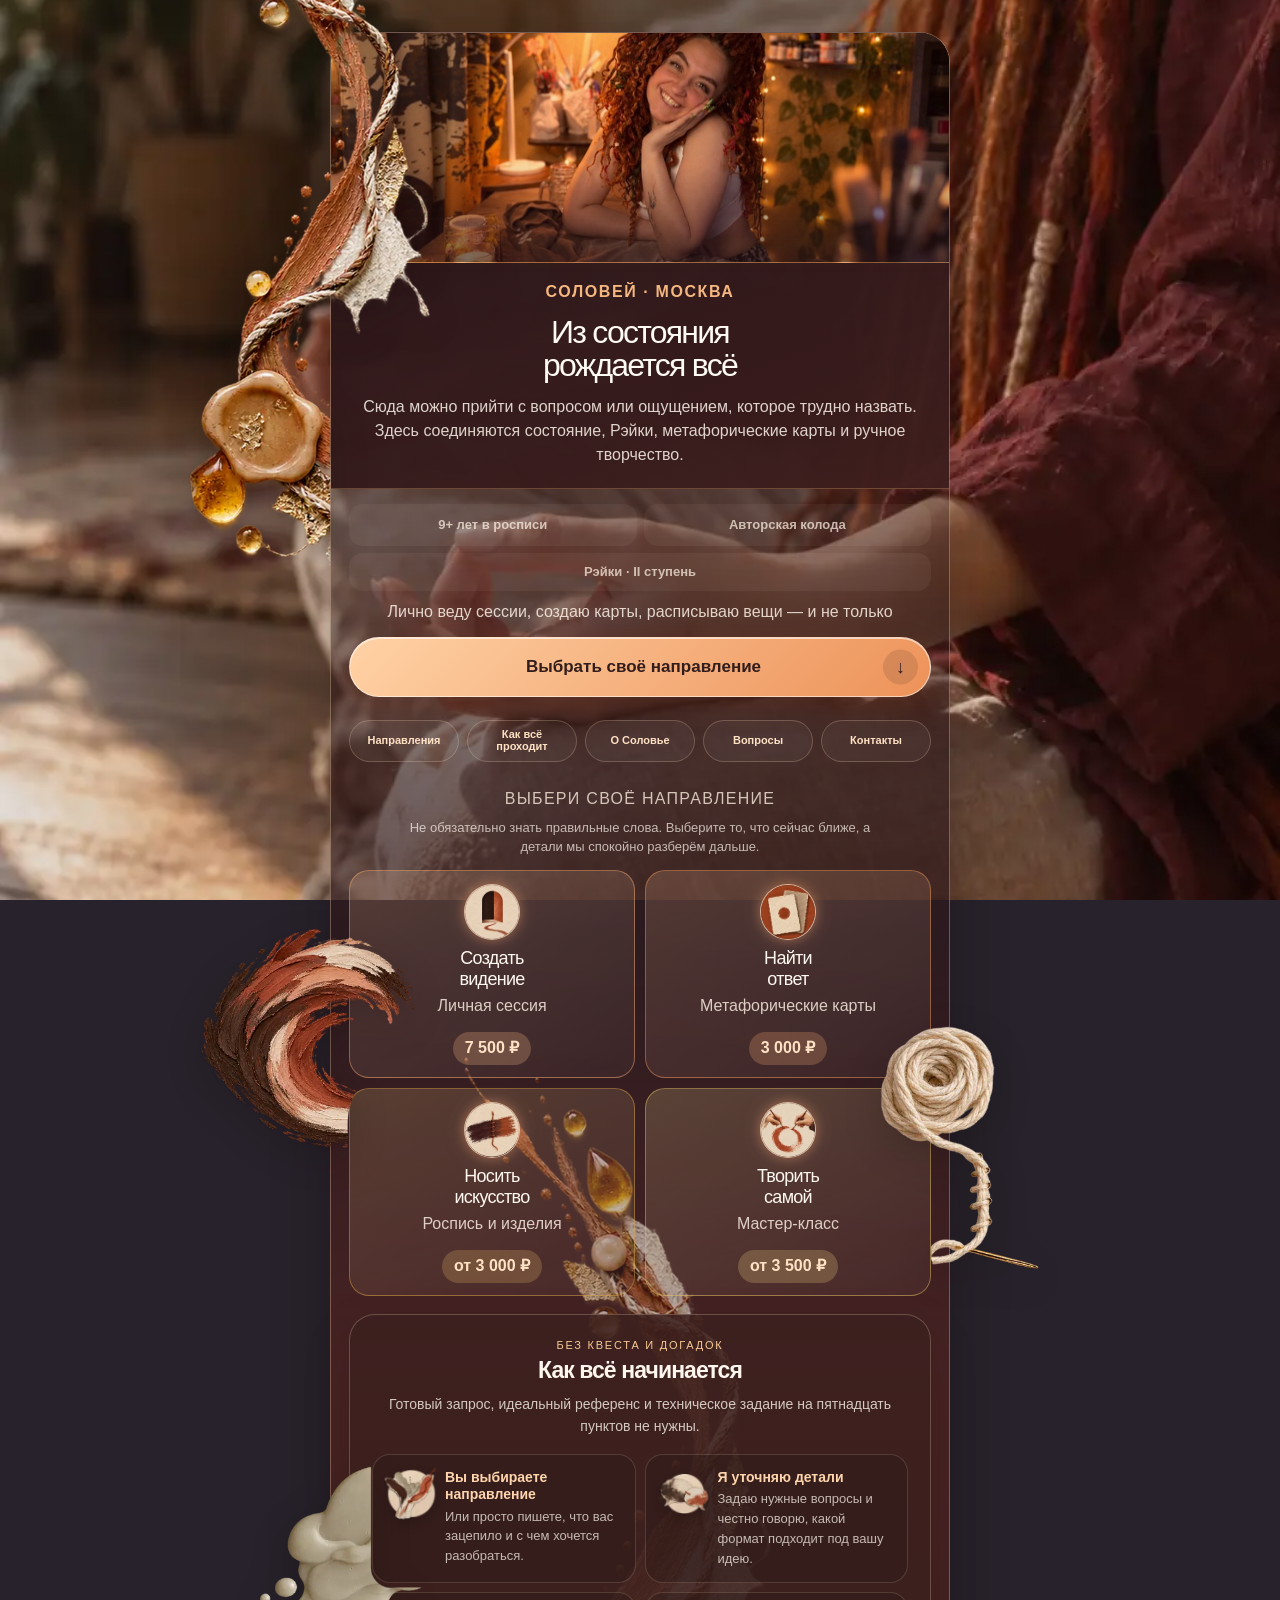
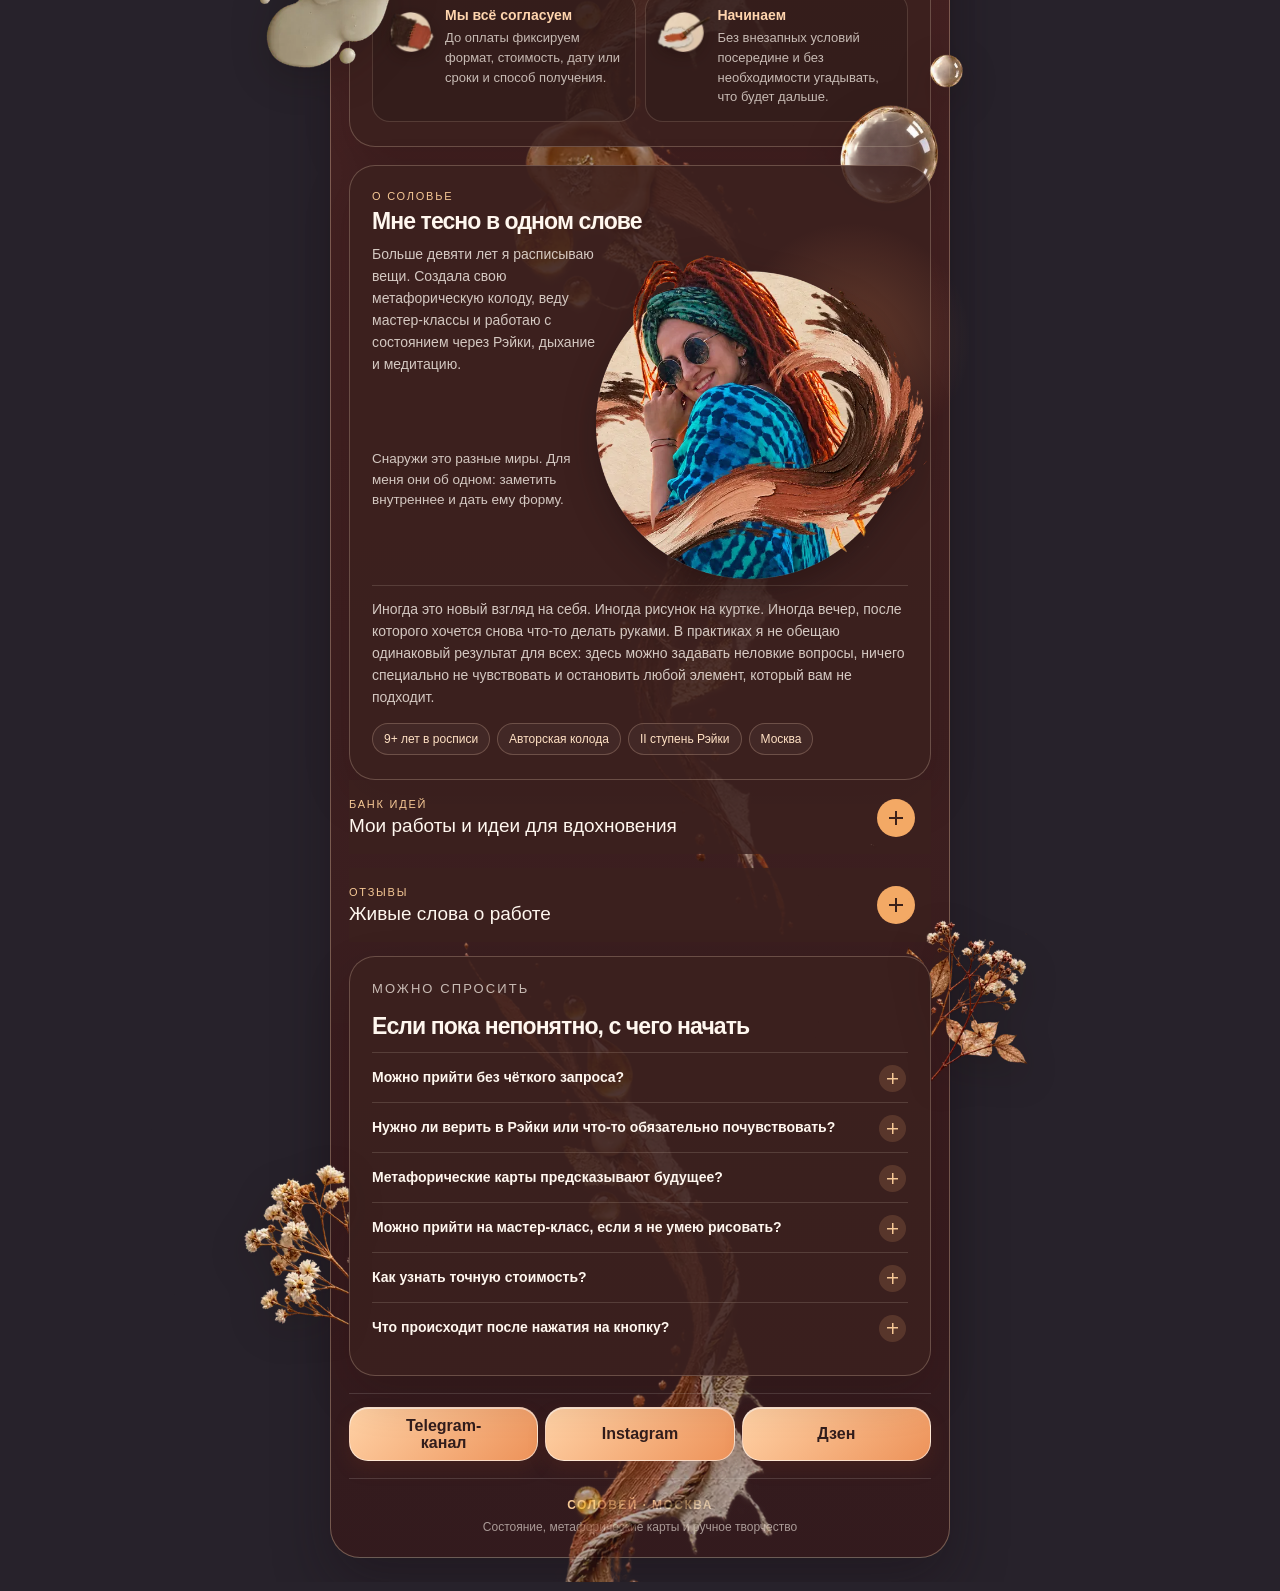
==== index.html @ 7a9007f8 "Исправить сохранение мобильной расстановки PNG" ====
<!doctype html>
<html lang="ru">
<head>
  <meta charset="utf-8">
  <meta name="viewport" content="width=device-width,initial-scale=1,viewport-fit=cover">
  <title>Соловей — состояние, Рэйки, метафорические карты и ручное творчество</title>
  <meta name="description" content="Соловей: личные сессии, авторские метафорические карты, роспись, изделия и творческие мастер-классы в Москве.">
  <meta name="theme-color" content="#321d1c">
  <meta property="og:title" content="Соловей — из состояния рождается всё">
  <meta property="og:description" content="Сессии, Рэйки, метафорические карты и ручное творчество.">
  <meta property="og:type" content="website">
  <meta property="og:image" content="assets/brand/hero-studio-1200.jpg?v=20261006-edge-reset-1">
  <link rel="preload" as="image" href="assets/brand/hero-studio-720.jpg?v=20261006-edge-reset-1" imagesrcset="assets/brand/hero-studio-720.jpg?v=20261006-edge-reset-1 720w, assets/brand/hero-studio-1200.jpg?v=20261006-edge-reset-1 1200w" imagesizes="(max-width: 639px) 100vw, 620px" fetchpriority="high">
  <link rel="icon" type="image/png" sizes="64x64" href="assets/icons/solovey-logo-64.png?v=20261006-edge-reset-1">
  <link rel="apple-touch-icon" sizes="180x180" href="assets/icons/solovey-logo-180.png?v=20261006-edge-reset-1">
  <style>
    :root{color-scheme:light}
    *{box-sizing:border-box}
    html{min-height:100%;background:#f7f4f1;scroll-behavior:smooth}
    body{min-height:100%;margin:0;background:#f7f4f1;color:#321d1c}
    main{width:min(100%,620px);margin:0 auto;padding:1px 0 22px}
    img{max-width:100%}
    @media(min-width:680px){main{padding:18px 0 36px}.p{margin-inline:0!important}}
    @media(min-width:900px){html,body{background-size:140% auto!important;background-position:left top!important;background-attachment:fixed!important}}
    @media(prefers-reduced-motion:reduce){html{scroll-behavior:auto}}
  </style>

  <style id="v2-system">
    :root{background-color:#27222b!important;background-image:none!important}
    html body{position:relative;isolation:isolate;background-color:transparent!important;background-image:none!important}
    html body:before{content:"";position:fixed;z-index:0;inset:0;background:linear-gradient(rgba(38,24,26,.13),rgba(38,24,26,.13)),url("assets/brand/site-background-user.webp?v=20261006-edge-reset-1") center 48%/cover no-repeat;pointer-events:none}
    html body>main{position:relative;z-index:1;padding-bottom:10px!important}
    .p:before{display:none!important}
    .s19hero{padding-bottom:21px!important;border-radius:29px 29px 0 0}
    .s19hero>.s19lead{margin-bottom:0!important}
    .s19hero .s19portrait{height:205px!important;background-color:#3b2225!important;background-image:url("[data-uri]")!important;background-position:center 68%!important;background-size:cover!important;background-repeat:no-repeat!important}
    .s19hero .s19portrait:before{display:none!important}
    .s19hero .s19portrait:after{content:""!important;display:block!important;position:absolute!important;z-index:2!important;inset:0!important;width:auto!important;height:auto!important;background:linear-gradient(180deg,rgba(31,18,25,.02) 58%,rgba(35,19,24,.58) 100%)!important;opacity:1!important;pointer-events:none!important;transform:none!important}
    .s19heroimage{position:absolute;z-index:1;inset:0;width:100%;height:100%;max-width:none;display:block;object-fit:cover;object-position:center 68%;background:transparent}
    html,body{overflow-x:hidden!important}
    .v2orn{display:none;position:absolute;z-index:5;max-width:none;pointer-events:none;user-select:none;filter:drop-shadow(0 12px 18px rgba(20,8,5,.22))}
    body.v2decor-edit .v2orn{display:block!important;pointer-events:none;outline:2px dashed rgba(255,190,128,.75);outline-offset:5px}
    body.v2decor-edit.v2decor-drag .v2orn{pointer-events:auto;cursor:grab;touch-action:none}
    body.v2decor-edit .v2orn:active{cursor:grabbing;outline-color:#fff2df}
    .v2decor-panel{position:fixed;z-index:99999;right:14px;top:14px;width:min(280px,calc(100vw - 28px));padding:13px 14px;border:1px solid rgba(255,223,193,.4);border-radius:18px;background:rgba(47,24,25,.94);box-shadow:0 14px 42px rgba(15,5,5,.42);color:#fff7ef;font:500 13px/1.4 -apple-system,BlinkMacSystemFont,'Segoe UI',Arial,sans-serif;backdrop-filter:blur(12px)}
    .v2decor-panel strong{display:block;margin-bottom:4px;color:#ffd4a9;font:700 15px/1.2 'Avenir Next','Arial Rounded MT Bold','Segoe UI',Arial,sans-serif}.v2decor-panel span{display:block;color:rgba(255,247,239,.74)}.v2decor-panel output{display:block;min-height:19px;margin:8px 0;color:#fff}.v2decor-panel button{width:100%;padding:8px 10px;border:1px solid rgba(255,223,193,.34);border-radius:999px;background:rgba(255,255,255,.08);color:#ffe4cb;font:600 12px/1 -apple-system,BlinkMacSystemFont,'Segoe UI',Arial,sans-serif;cursor:pointer}.v2decor-panel .v2decor-toggle{margin-bottom:7px;background:#f1a665;color:#371d19;border-color:#ffd0a6}.v2decor-panel .v2decor-mode{margin-bottom:9px;background:#fff0e0;color:#371d19;border-color:#ffd0a6}.v2decor-panel.is-collapsed{width:auto;padding:7px;background:rgba(47,24,25,.88)}.v2decor-panel.is-collapsed .v2decor-toggle,.v2decor-panel.is-collapsed .v2decor-mode{width:auto;margin:0 0 6px;padding:9px 13px}.v2decor-panel.is-collapsed .v2decor-mode{margin-bottom:0}.v2decor-panel.is-collapsed .v2decor-body{display:none}
    .s19hero .s19ey,.s19hero .s19title,.s19hero .s19lead{position:relative;z-index:6}
    .v2materialanchor{position:relative;z-index:0;height:0;pointer-events:none}
    .v2materialanchor:before{content:"";position:absolute;left:50%;top:-245px;width:145%;height:2140px;transform:translateX(-50%);background:url("assets/brand/material-path.webp?v=20261006-edge-reset-1") center top/88% auto repeat-y;opacity:.65;pointer-events:none}
    .s19grid{z-index:1}
    .v2nav{position:relative;z-index:2;display:grid;grid-template-columns:repeat(3,minmax(0,1fr));gap:8px;margin:22px 0 21px;padding:1px 0 4px}
    .v2nav::-webkit-scrollbar{display:none}
    .v2nav a{min-width:0;min-height:42px;padding:5px 7px;display:flex;align-items:center;justify-content:center;border:1px solid rgba(255,221,192,.22);border-radius:999px;background:rgba(255,255,255,.045);color:#ffe1c4!important;text-align:center;text-decoration:none!important;font:600 11px/1.05 'Avenir Next','Arial Rounded MT Bold','Segoe UI',Arial,sans-serif}
    .v2directionlead{max-width:500px;margin:-2px auto 13px;text-align:center;color:rgba(255,247,239,.7);font:400 13px/1.5 -apple-system,BlinkMacSystemFont,'Segoe UI',Arial,sans-serif}
    .v2proof{display:grid!important;grid-template-columns:1fr 1fr!important;gap:7px!important;margin:2px 0 10px!important;text-decoration:none!important;border:0!important;background:transparent!important}
    .v2proof>span{min-height:42px!important;padding:7px 10px!important;display:flex!important;align-items:center!important;justify-content:center!important;border:0!important;border-radius:14px!important;background:rgba(255,236,216,.055)!important;color:rgba(255,243,229,.72)!important;text-align:center!important;font:600 13px/1.15 'Avenir Next','Arial Rounded MT Bold','Segoe UI',Arial,sans-serif!important;transition:background .2s ease,color .2s ease}
    .v2proof>span:last-child{grid-column:1/-1!important;min-height:38px!important}
    .v2proof:hover>span,.v2proof:focus-visible>span{background:rgba(255,236,216,.09)!important;color:#ffe7cf!important}
    .s19cta{position:relative!important;justify-content:center!important;text-align:center!important;border-radius:999px!important;font-family:'Avenir Next','Arial Rounded MT Bold','Segoe UI',Arial,sans-serif!important;font-size:17px!important}
    .s19cta .s19arr{position:absolute;right:12px;top:50%;transform:translateY(-50%)}
    .v2section{position:relative;z-index:1;margin:18px 0 0;padding:20px 16px;border:1px solid rgba(255,224,197,.24);border-radius:26px;background:rgba(60,33,31,.86);box-shadow:0 18px 46px rgba(29,13,8,.18)}
    .s19bank{position:relative;z-index:1;background:rgba(60,33,31,.86)!important}
    .s19pbar{backdrop-filter:none!important;-webkit-backdrop-filter:none!important}
    .v2ey{margin:0 0 6px;color:#f7c996;font:500 11px/1.2 -apple-system,BlinkMacSystemFont,'Segoe UI',Arial,sans-serif;letter-spacing:.16em}
    .v2title{margin:0;color:#fff7ef;font:600 23px/1.1 'Avenir Next','Arial Rounded MT Bold','Segoe UI',Arial,sans-serif;letter-spacing:-.04em}
    .v2lead{margin:10px 0 0;color:rgba(255,247,239,.78);font:400 14px/1.58 -apple-system,BlinkMacSystemFont,'Segoe UI',Arial,sans-serif}
    #how>.v2ey,#how>.v2title,#how>.v2lead{text-align:center}
    #how>.v2lead{max-width:510px;margin-left:auto;margin-right:auto}
    .v2steps{display:grid;gap:9px;margin-top:16px}
    .v2step{position:relative;min-height:78px;padding:14px 13px 14px 72px;border:1px solid rgba(255,220,191,.16);border-radius:18px;background:rgba(40,22,24,.32)}
    .v2step:before{content:"";position:absolute;left:8px;top:9px;width:60px;height:60px;background-position:center;background-size:contain;background-repeat:no-repeat;filter:drop-shadow(0 5px 8px rgba(18,8,5,.28))}
    .v2step:nth-child(1):before{background-image:url("assets/brand/process-step-1-user-v2.webp?v=20261006-edge-reset-1");transform:rotate(-4deg)}
    .v2step:nth-child(2):before{background-image:url("assets/brand/process-step-2-user-v2.webp?v=20261006-edge-reset-1");transform:rotate(2deg)}
    .v2step:nth-child(3):before{background-image:url("assets/brand/process-step-3-user-v2.webp?v=20261006-edge-reset-1");transform:rotate(-2deg)}
    .v2step:nth-child(4):before{background-image:url("assets/brand/process-step-4-user-v2.webp?v=20261006-edge-reset-1");transform:rotate(3deg)}
    .v2step strong{display:block;margin-bottom:3px;color:#ffd5ae;font:600 14px/1.25 -apple-system,BlinkMacSystemFont,'Segoe UI',Arial,sans-serif}
    .v2step span{color:rgba(255,247,239,.72);font:400 13px/1.45 -apple-system,BlinkMacSystemFont,'Segoe UI',Arial,sans-serif}
    .v2about{overflow:visible;isolation:isolate;padding-bottom:22px}
    .v2about:before{content:none}
    .v2about:after{content:"";position:absolute;z-index:-2;right:-45px;top:52px;width:245px;height:245px;border-radius:50%;background:radial-gradient(circle,rgba(233,143,86,.24),transparent 68%);pointer-events:none}
    .v2aboutstage{display:grid;grid-template-columns:1fr;grid-template-areas:"intro" "copy" "guard" "visual";gap:8px;align-items:start;margin-top:8px}
    .v2aboutintro{grid-area:intro;max-width:100%;margin-top:0}
    .v2aboutcopy{grid-area:copy;position:relative;z-index:3;margin-top:0;font-size:13.5px;line-height:1.52}
    .v2aboutvisual{grid-area:visual;position:relative;min-height:282px;margin:2px -10px -10px;overflow:visible;align-self:stretch}
    .v2aboutvisual:before,.v2aboutvisual:after{content:none}
    .v2aboutportrait{position:absolute;z-index:1;width:280px;max-width:none;right:50%;bottom:0;transform:translateX(50%);filter:drop-shadow(0 13px 16px rgba(16,7,7,.3))}
    .v2aboutguard{grid-area:guard;position:relative;margin-top:3px;padding-top:12px;border-top:1px solid rgba(255,236,220,.14)}
    .v2facts{display:flex;flex-wrap:wrap;gap:7px;margin-top:15px}
    .v2facts span{padding:9px 11px;border:1px solid rgba(255,217,185,.23);border-radius:999px;background:rgba(255,255,255,.035);color:#ffe1c4;font:500 12px/1 -apple-system,BlinkMacSystemFont,'Segoe UI',Arial,sans-serif}
    .v2faq{margin-top:14px}
    .v2faq details{border-top:1px solid rgba(255,236,220,.14)}
    .v2faq details:first-of-type{margin-top:13px}
    .v2faq summary{list-style:none;cursor:pointer;padding:15px 32px 15px 0;position:relative;color:#fff7ef;font:600 14px/1.35 -apple-system,BlinkMacSystemFont,'Segoe UI',Arial,sans-serif}
    .v2faq summary::-webkit-details-marker{display:none}
    .v2faq summary:after{content:"";position:absolute;right:2px;top:12px;width:27px;height:27px;box-sizing:border-box;border-radius:50%;background:linear-gradient(#f6c795,#f6c795) center/11px 1.5px no-repeat,linear-gradient(#f6c795,#f6c795) center/1.5px 11px no-repeat,rgba(244,176,112,.16);transition:transform .2s ease}
    .v2faq details[open] summary:after{transform:rotate(45deg)}
    .v2faq p{margin:-2px 0 15px;color:rgba(255,247,239,.72);font:400 13px/1.55 -apple-system,BlinkMacSystemFont,'Segoe UI',Arial,sans-serif}
    .v2footer{margin:17px 0 0;padding:17px 4px 2px;text-align:center;border-top:1px solid rgba(255,255,255,.14);color:rgba(255,247,239,.58);font:400 12px/1.5 -apple-system,BlinkMacSystemFont,'Segoe UI',Arial,sans-serif}
    .v2footer strong{display:block;margin-bottom:4px;color:#f7c996;font-weight:600;letter-spacing:.12em}
    .v2title,.v2ey,.s19cap,.s19ct,.v2step strong,.v2faq summary,.s19bank summary,.s19social a,.v2footer,.v2facts span,.s19ptitle,.s19pbox h3,.s19pcta,.s19pback,.s19pclose,.s19price{font-family:'Avenir Next','Arial Rounded MT Bold','Segoe UI',Arial,sans-serif!important}
    .v2draft{display:inline-flex;margin-top:9px;padding:7px 10px;border:1px solid rgba(255,221,192,.2);border-radius:999px;color:rgba(255,247,239,.55);font-size:10px;letter-spacing:.1em}
    .v2serviceflow{margin-top:12px;padding-top:12px;border-top:1px solid rgba(255,236,220,.13)}
    .v2serviceflow strong{display:block;margin-bottom:6px;color:#ffd5ae;font:600 14px/1.25 -apple-system,BlinkMacSystemFont,'Segoe UI',Arial,sans-serif}
    .v2serviceflow p{margin:0;color:rgba(255,247,239,.76);font:400 13px/1.55 -apple-system,BlinkMacSystemFont,'Segoe UI',Arial,sans-serif}
    .v2prices{display:grid;grid-template-columns:1fr 1fr;gap:8px;margin-top:12px}
    .v2priceitem{padding:12px;border:1px solid rgba(255,220,191,.17);border-radius:16px;background:rgba(255,255,255,.035)}
    .v2priceitem span{display:block;color:rgba(255,247,239,.65);font:400 12px/1.35 -apple-system,BlinkMacSystemFont,'Segoe UI',Arial,sans-serif}
    .v2priceitem strong{display:block;margin-top:4px;color:#ffd5ae;font:650 15px/1.2 -apple-system,BlinkMacSystemFont,'Segoe UI',Arial,sans-serif}
    .s19bankarrow{position:relative!important;align-self:center!important;margin-top:0!important;font-size:0!important;background:linear-gradient(#3c2119,#3c2119) center/14px 2px no-repeat,linear-gradient(#3c2119,#3c2119) center/2px 14px no-repeat,#f3a965!important}
    .s19bankarrow:before{display:none!important}
    a:focus-visible,summary:focus-visible{outline:3px solid #ffd2a6;outline-offset:3px}
    @media(min-width:560px){.s19hero .s19portrait{height:230px!important}.v2steps{grid-template-columns:1fr 1fr}.v2section{padding:24px 22px}.v2nav{grid-template-columns:repeat(5,minmax(0,1fr))}.v2aboutstage{grid-template-columns:minmax(0,1fr) 290px;grid-template-areas:"intro visual" "copy visual" "guard guard";gap:12px 22px}.v2aboutintro{margin-top:0}.v2aboutcopy{max-width:none}.v2aboutportrait{width:400px;right:-20px;bottom:auto;top:-20px;transform:none}.v2aboutvisual{min-height:330px;margin:0 -18px 0 0}.v2aboutguard{width:100%;margin-top:0}}
    @media(min-width:640px){.p{overflow:visible!important}.v2orn{display:block}.v2orn-hero{left:-287px;top:-35px;width:434px}.v2orn-paint{left:-150px;top:55px;width:260px}.v2orn-yarn{left:512px;right:auto;top:141px;width:286px}.v2orn-wax{left:-112px;top:151px;width:185px}.v2orn-bubbles{left:433px;right:auto;top:310px;bottom:auto;width:255px}.v2orn-flowers-left{left:-237px;bottom:42px;width:339px}.v2orn-flowers-right{left:406px;right:auto;top:-202px;width:290px}}
    @media(max-width:559px){.v2materialanchor:before{top:-210px;width:162%;background-size:92% auto}}
    @media(max-width:639px){html body{background:#3a2828!important}html body:before{display:none}.p{overflow:visible!important}.v2materialanchor:before{display:none}.v2orn{display:block;filter:none}.v2aboutportrait,.v2step:before{filter:none!important}.s19pbar{backdrop-filter:none!important;-webkit-backdrop-filter:none!important}.v2orn-hero{left:-179px;right:auto;top:-26px;bottom:auto;width:270px}.v2orn-paint{left:-104px;right:auto;top:-33px;bottom:auto;width:180px}.v2orn-yarn{left:279px;right:auto;top:170px;bottom:auto;width:180px}.v2orn-wax{left:-81px;right:auto;top:180px;bottom:auto;width:135px}.v2orn-bubbles{left:215px;right:auto;top:565px;bottom:auto;width:170px}.v2orn-flowers-left{left:-126px;right:auto;top:378px;bottom:auto;width:180px}.v2orn-flowers-right{left:217px;right:auto;top:-118px;bottom:auto;width:175px}}
    @media(max-width:359px){.v2nav a{font-size:10px}.v2aboutportrait{width:260px}.v2aboutcopy{font-size:13px}}
    @media(prefers-reduced-motion:reduce){.v2faq summary:after{transition:none}}
  </style>
<script>(()=>{try{const u=new URL(location.href);if(u.searchParams.has("v")){u.searchParams.delete("v");history.replaceState(null,"",u.pathname+(u.search?u.search:"")+u.hash)}}catch{}})();</script>
</head>
<body>
  <main><style>.p{--xl:32px;--md:18px;--sm:16px;position:relative;overflow:hidden;margin:14px;padding:26px 18px 19px;border:1px solid rgba(255,220,185,.32);border-radius:30px;background:linear-gradient(180deg,rgba(35,20,24,.12) 0,rgba(46,24,27,.72) 29%,rgba(73,35,35,.96) 43%,rgba(52,27,29,.98) 100%);box-shadow:inset 0 1px rgba(255,255,255,.13),0 24px 55px rgba(24,13,18,.34);color:#fff9f2;font-family:-apple-system,BlinkMacSystemFont,'Segoe UI',Arial,sans-serif}.s19hero{position:relative;overflow:hidden;margin:-26px -18px 15px;padding:0 18px 21px;background:linear-gradient(160deg,rgba(35,19,24,.98),rgba(63,31,30,.95));border-bottom:1px solid rgba(244,174,105,.34)}.s19portrait{position:relative;height:138px;margin:0 -18px 20px;background:linear-gradient(180deg,rgba(31,18,25,.03) 48%,rgba(35,19,24,.92) 100%),url("assets/img/027830ee-ac8e-4bca-8090-dbf9de2b45ab.webp?v=20261006-edge-reset-1") center 35%/cover no-repeat;border-bottom:1px solid rgba(244,174,105,.48)}.s19portrait:before,.s19portrait:after{content:"";position:absolute;z-index:1;top:0;width:92px;height:100%;background:none;opacity:.82;filter:drop-shadow(0 1px 4px rgba(72,35,27,.24));pointer-events:none}.s19portrait:before{left:-13px}.s19portrait:after{right:-13px;transform:scaleX(-1)}.s19proof{position:relative;display:grid;grid-template-columns:1fr 1fr;gap:7px;margin:0 0 9px}.s19proof span{min-height:42px;padding:6px 8px;display:flex;align-items:center;justify-content:center;text-align:center;border:1px solid rgba(232,147,89,.38);border-radius:15px;background:rgba(255,236,216,.075);color:#fff3e5;font-size:var(--sm);line-height:1.12}.s19proof span:last-child{grid-column:1/-1;min-height:38px}.s19by{position:relative;margin:0 2px 14px;padding-left:0;text-align:center;font-size:var(--sm);line-height:1.35;color:rgba(255,243,232,.84)}.s19ey,.s19lead,.s19cta,.s19cap,.s19grid,.s19social{position:relative}.s19ey{text-align:center;margin-bottom:15px;font-size:var(--sm);font-weight:600;letter-spacing:.1em;color:#f4b77f}.s19title{position:relative;margin:0 0 14px;font-family:'Avenir Next','Arial Rounded MT Bold','Segoe UI',Arial,sans-serif;font-size:var(--xl);font-weight:500;line-height:1.02;letter-spacing:-.055em;color:#fffaf4}.s19lead{margin:0 0 19px;font-size:var(--sm);line-height:1.5;color:rgba(255,247,238,.84)}.s19cta{min-height:60px;padding:0 12px 0 19px;display:flex;align-items:center;justify-content:space-between;border:1px solid rgba(255,255,255,.56);border-radius:21px;background:linear-gradient(135deg,#ffd2a6,#ed9259);box-shadow:inset 0 1px rgba(255,255,255,.6),0 10px 26px rgba(126,54,27,.28);color:#321d1c!important;text-decoration:none!important;font-size:var(--md);font-weight:600}.s19arr{width:35px;height:35px;display:flex;align-items:center;justify-content:center;border-radius:50%;background:rgba(50,29,28,.13);font-size:var(--md)}.s19cap{margin:24px 0 12px;text-align:center;font-size:var(--sm);font-weight:500;letter-spacing:.08em;color:rgba(255,239,225,.78)}.s19grid{display:grid;grid-template-columns:repeat(2,minmax(0,1fr));gap:10px}.s19card{--a:#f1a66d;height:208px!important;min-height:208px!important;padding:14px 9px 12px!important;box-sizing:border-box!important;display:flex!important;flex-direction:column!important;align-items:center!important;justify-content:flex-start!important;position:relative!important;text-align:center;border:1px solid color-mix(in srgb,var(--a) 48%,transparent);border-radius:20px;background:linear-gradient(160deg,color-mix(in srgb,var(--a) 15%,rgba(255,255,255,.07)),rgba(255,255,255,.035));color:#fff8f0!important;text-decoration:none!important}.c2{--a:#e89359}.c3{--a:#d6a044}.c4{--a:#e0bc61}.s19ic{width:54px!important;height:54px!important;min-height:54px!important;display:flex!important;align-items:center;justify-content:center;justify-self:center;border-radius:50%;overflow:hidden;transform:none;box-shadow:0 0 0 1px rgba(255,230,207,.68),0 0 11px rgba(232,139,87,.52),0 0 22px rgba(255,214,181,.22)}.s19ic img{width:54px;height:54px;max-width:none;display:block;object-fit:cover;border-radius:50%;transform:scale(1.18);transform-origin:center}.s19card[href="#session"] .s19ic img,.s19card[href="#cards"] .s19ic img{transform:scale(1.35) translateY(1.5px)}.s19ct{min-height:46px!important;margin-top:7px!important;display:flex!important;align-items:center;justify-content:center;font-family:'Avenir Next','Arial Rounded MT Bold','Segoe UI',Arial,sans-serif;font-size:var(--md);font-weight:500;line-height:1.14;letter-spacing:-.04em}.s19bottom{position:absolute!important;left:8px;right:8px;bottom:12px;height:72px;display:flex!important;flex-direction:column!important;align-items:center!important;justify-content:space-between!important;box-sizing:border-box}.s19service{height:27px;display:flex!important;align-items:center!important;justify-content:center!important;font-size:var(--sm);line-height:1.15;color:rgba(255,242,230,.82);text-align:center}.s19price{position:static!important;transform:none!important;height:33px;padding:0 12px;box-sizing:border-box;line-height:1;display:inline-flex!important;align-items:center!important;justify-content:center!important;border-radius:17px;background:color-mix(in srgb,var(--a) 22%,rgba(255,255,255,.05));font-size:var(--sm);font-weight:650;white-space:nowrap;color:#ffe2c5}.s19social{margin-top:17px;padding-top:13px;border-top:1px solid rgba(255,255,255,.14);display:grid;grid-template-columns:repeat(3,minmax(0,1fr));gap:7px}.s19social a{min-height:54px;display:flex;align-items:center;justify-content:center;border:1px solid rgba(255,255,255,.56);border-radius:19px;background:linear-gradient(135deg,#ffd2a6,#ed9259);box-shadow:inset 0 1px rgba(255,255,255,.6),0 8px 18px rgba(126,54,27,.20);color:#321d1c!important;font-weight:600;text-align:center;line-height:1.12;text-decoration:none!important;font-size:var(--sm)}.s19card{height:169px;padding-left:7px;padding-right:7px}}
.s19bank{margin:18px 0 0;border:1px solid rgba(255,224,197,.24);border-radius:26px;background:rgba(69,40,31,.86);overflow:hidden;box-shadow:0 18px 46px rgba(29,13,8,.18)}
.s19bank summary{list-style:none;cursor:pointer;padding:18px 16px 17px 0;display:flex;align-items:flex-start;justify-content:space-between;gap:14px}
.s19bank summary::-webkit-details-marker{display:none}
.s19bankey{font-family:-apple-system,BlinkMacSystemFont,'Segoe UI',Arial,sans-serif;font-size:11px;letter-spacing:.16em;color:#f7c996;margin-bottom:5px}
.s19banktitle{font-family:'Avenir Next','Arial Rounded MT Bold','Segoe UI',Arial,sans-serif;font-size:19px;line-height:1.14;color:#fff7ef}
.s19bankarrow{width:38px;height:38px;border-radius:50%;display:grid;place-items:center;background:#f3a965;color:#3c2119;font:22px/1 -apple-system,BlinkMacSystemFont,'Segoe UI',Arial,sans-serif;transition:.25s;flex:0 0 auto;margin-top:17px}
.s19bank[open] .s19bankarrow{transform:rotate(45deg)}
.s19bankbody{padding:0 14px 17px}
.s19group{padding:14px 0 3px;border-top:1px solid rgba(255,236,220,.14)}
.s19grouphead{display:flex;align-items:center;justify-content:space-between;margin:0 3px 10px;color:#fff7ef;text-decoration:none}
.s19grouphead span:first-child{font:600 15px/1.25 -apple-system,BlinkMacSystemFont,'Segoe UI',Arial,sans-serif}
.s19grouphead span:last-child{font:500 12px/1 -apple-system,BlinkMacSystemFont,'Segoe UI',Arial,sans-serif;color:#f7c996}
.s19rail{display:grid;grid-auto-flow:column;grid-auto-columns:72%;gap:10px;overflow-x:auto;scroll-snap-type:x mandatory;padding:0 2px 10px;scrollbar-width:none}
.s19rail::-webkit-scrollbar{display:none}
.s19rail img{width:100%;aspect-ratio:4/5;object-fit:cover;border-radius:18px;scroll-snap-align:start;border:1px solid rgba(255,255,255,.18);display:block}
.s19bankhint{font:400 12px/1.45 -apple-system,BlinkMacSystemFont,'Segoe UI',Arial,sans-serif;color:rgba(255,247,239,.72);margin:6px 3px 0}
.s19bank summary{padding-left:0!important}.s19bank summary::marker{content:''}
.s19page{display:none;position:fixed;inset:0;z-index:2147483000;overflow-y:auto;-webkit-overflow-scrolling:touch;background:#2d1718;color:#fff7ef;text-align:left}
.s19page:target{display:block}
.s19pagein{width:min(100%,760px);min-height:100vh;margin:0 auto;background:linear-gradient(180deg,#3b2020 0%,#2b1718 100%);box-shadow:0 0 80px rgba(0,0,0,.35)}
.s19pbar{position:sticky;top:0;z-index:5;display:flex;align-items:center;justify-content:space-between;padding:12px 16px;background:rgba(45,23,24,.92);backdrop-filter:blur(16px);border-bottom:1px solid rgba(255,222,195,.15)}
.s19pbrand{font:600 11px/1 -apple-system,BlinkMacSystemFont,'Segoe UI',Arial,sans-serif;letter-spacing:.15em;color:#f6c795}
.s19pclose{width:42px;height:42px;border-radius:50%;display:grid;place-items:center;background:#f4b070;color:#351c19;text-decoration:none;font:400 25px/1 -apple-system,BlinkMacSystemFont,'Segoe UI',Arial,sans-serif}
.s19phead{padding:26px 18px 17px}.s19pkicker{font:500 11px/1.2 -apple-system,BlinkMacSystemFont,'Segoe UI',Arial,sans-serif;letter-spacing:.16em;color:#f5bf8c;margin-bottom:10px}
.s19ptitle{font:600 clamp(27px,7vw,42px)/1.04 'Avenir Next','Arial Rounded MT Bold','Segoe UI',Arial,sans-serif;letter-spacing:-.045em;margin:0;color:#fff7ef}
.s19plead{font:400 16px/1.55 -apple-system,BlinkMacSystemFont,'Segoe UI',Arial,sans-serif;color:rgba(255,247,239,.82);margin:15px 0 0}
.s19pchips{display:flex;flex-wrap:wrap;gap:8px;padding:0 18px 18px}.s19pchips span{font:500 12px/1 -apple-system,BlinkMacSystemFont,'Segoe UI',Arial,sans-serif;padding:10px 12px;border:1px solid rgba(255,217,185,.25);border-radius:999px;background:rgba(255,255,255,.045);color:#ffe1c4}
.s19pgallery{display:grid;grid-auto-flow:column;grid-auto-columns:84%;gap:10px;overflow-x:auto;scroll-snap-type:x mandatory;padding:0 18px 22px;scrollbar-width:none}.s19pgallery::-webkit-scrollbar{display:none}
.s19pgallery img{width:100%;aspect-ratio:4/5;object-fit:cover;border-radius:22px;scroll-snap-align:center;border:1px solid rgba(255,255,255,.14);display:block}.s19pone img{aspect-ratio:16/11}
.s19pcontent{padding:0 18px 28px}.s19pbox{margin:0 0 12px;padding:18px;border:1px solid rgba(255,220,191,.18);border-radius:22px;background:rgba(255,255,255,.045)}
.s19pbox h3{font:600 17px/1.25 'Avenir Next','Arial Rounded MT Bold','Segoe UI',Arial,sans-serif;letter-spacing:-.025em;margin:0 0 11px;color:#ffd5ae}.s19pbox p,.s19pbox li{font:400 14px/1.58 -apple-system,BlinkMacSystemFont,'Segoe UI',Arial,sans-serif;color:rgba(255,247,239,.83)}
.s19pbox p{margin:0}.s19pbox ul{margin:0;padding-left:19px}.s19pbox li+li{margin-top:7px}.s19pnote{font:400 12px/1.5 -apple-system,BlinkMacSystemFont,'Segoe UI',Arial,sans-serif;color:rgba(255,247,239,.62);margin:14px 2px 0}
.s19paction{position:sticky;bottom:0;z-index:5;padding:12px 16px max(12px,env(safe-area-inset-bottom));background:linear-gradient(180deg,rgba(45,23,24,0),rgba(45,23,24,.96) 22%)}
.s19pcta{min-height:58px;border-radius:18px;display:flex;align-items:center;justify-content:space-between;padding:0 17px;background:linear-gradient(135deg,#ffd0a3,#ef985e);color:#341d19;text-decoration:none;font:600 15px/1.15 -apple-system,BlinkMacSystemFont,'Segoe UI',Arial,sans-serif;box-shadow:0 12px 34px rgba(18,6,5,.28)}
.s19pprice{font:600 13px/1 -apple-system,BlinkMacSystemFont,'Segoe UI',Arial,sans-serif;white-space:nowrap}.s19pback{display:block;text-align:center;padding:4px 0 20px;color:#f6c795;text-decoration:none;font:500 13px/1.2 -apple-system,BlinkMacSystemFont,'Segoe UI',Arial,sans-serif}
@media(min-width:700px){.s19pgallery{grid-auto-columns:46%}.s19pone{grid-auto-columns:100%}.s19phead{padding-top:38px}.s19pcontent{display:grid;grid-template-columns:1fr 1fr;gap:12px}.s19pcontent .s19pnote{grid-column:1/-1}.s19paction{padding-left:18px;padding-right:18px}}

.s19reviews{margin-top:14px}.s19reviews .s19bankbody{padding-top:4px}.s19reviewrail{display:grid;grid-auto-flow:column;grid-auto-columns:88%;gap:12px;overflow-x:auto;scroll-snap-type:x mandatory;padding:0 2px 12px;scrollbar-width:none;align-items:start}.s19reviewrail::-webkit-scrollbar{display:none}.s19reviewrail img{display:block;width:100%;height:auto;max-height:590px;object-fit:contain;object-position:top center;border-radius:18px;scroll-snap-align:start;border:1px solid rgba(255,255,255,.18);background:#f4ece6}
.s19reviewgroup{padding:14px 0 4px;border-top:1px solid rgba(255,236,220,.14)}.s19reviewhead{display:flex;align-items:center;justify-content:space-between;gap:12px;margin:0 3px 10px;color:#fff7ef}.s19reviewhead span:first-child{font:600 15px/1.25 -apple-system,BlinkMacSystemFont,'Segoe UI',Arial,sans-serif}.s19reviewhead span:last-child{font:500 12px/1 -apple-system,BlinkMacSystemFont,'Segoe UI',Arial,sans-serif;color:#f7c996;white-space:nowrap}.s19reviewrail a{display:block;scroll-snap-align:start;text-decoration:none}.s19reviewrail a img{scroll-snap-align:unset}.s19reviewempty{padding:18px;border:1px dashed rgba(255,220,191,.24);border-radius:18px;background:rgba(255,255,255,.035);font:400 13px/1.45 -apple-system,BlinkMacSystemFont,'Segoe UI',Arial,sans-serif;color:rgba(255,247,239,.66)}</style><section class="p"><img class="v2orn v2orn-hero" src="assets/brand/decor-hero-thread.webp?v=20261006-edge-reset-1" alt="" aria-hidden="true" loading="lazy" decoding="async" fetchpriority="low"><div class="s19hero"><div class="s19portrait" aria-hidden="true"><img class="s19heroimage" src="assets/brand/hero-studio-720.jpg?v=20261006-edge-reset-1" srcset="assets/brand/hero-studio-720.jpg?v=20261006-edge-reset-1 720w, assets/brand/hero-studio-1200.jpg?v=20261006-edge-reset-1 1200w" sizes="(max-width: 639px) 100vw, 620px" width="1200" height="908" alt="" loading="eager" decoding="async" fetchpriority="high"></div><div class="s19ey">СОЛОВЕЙ · МОСКВА</div><h1 class="s19title">Из состояния<br>рождается всё</h1><p class="s19lead">Сюда можно прийти с вопросом или ощущением, которое трудно назвать. Здесь соединяются состояние, Рэйки, метафорические карты и ручное творчество.</p></div><a class="s19proof v2proof" href="#about" aria-label="Чуть больше о Соловье"><span>9+ лет в росписи</span><span>Авторская колода</span><span>Рэйки · II ступень</span></a><p class="s19by">Лично веду сессии, создаю карты, расписываю вещи — и не только</p><a class="s19cta" href="#directions"><span>Выбрать своё направление</span><span class="s19arr">↓</span></a><nav class="v2nav" aria-label="Навигация по странице">
  <a href="#directions">Направления</a>
  <a href="#how">Как всё проходит</a>
  <a href="#about">О Соловье</a>
  <a href="#questions">Вопросы</a>
  <a href="#contacts">Контакты</a>
</nav>
<div class="s19cap" id="directions">ВЫБЕРИ СВОЁ НАПРАВЛЕНИЕ</div>
<p class="v2directionlead">Не обязательно знать правильные слова. Выберите то, что сейчас ближе, а детали мы спокойно разберём дальше.</p><div class="s19grid"><img class="v2orn v2orn-paint" src="assets/brand/decor-paint-wave.webp?v=20261006-edge-reset-1" alt="" aria-hidden="true" loading="lazy" decoding="async"><img class="v2orn v2orn-yarn" src="assets/brand/decor-yarn-needle.webp?v=20261006-edge-reset-1" alt="" aria-hidden="true" loading="lazy" decoding="async"><a class="s19card" href="#session"><div class="s19ic"><img loading="lazy" decoding="async" src="assets/icons/icon-1.webp?v=20261006-edge-reset-1" alt="" aria-hidden="true"></div><div class="s19ct">Создать<br>видение</div><div class="s19bottom"><div class="s19service">Личная сессия</div><div class="s19price">7 500 ₽</div></div></a><a class="s19card c2" href="#cards"><div class="s19ic"><img loading="lazy" decoding="async" src="assets/icons/icon-2.webp?v=20261006-edge-reset-1" alt="" aria-hidden="true"></div><div class="s19ct">Найти<br>ответ</div><div class="s19bottom"><div class="s19service">Метафорические карты</div><div class="s19price">3 000 ₽</div></div></a><a class="s19card c3" href="#art"><div class="s19ic"><img loading="lazy" decoding="async" src="assets/icons/icon-3.webp?v=20261006-edge-reset-1" alt="" aria-hidden="true"></div><div class="s19ct">Носить<br>искусство</div><div class="s19bottom"><div class="s19service">Роспись и изделия</div><div class="s19price">от 3 000 ₽</div></div></a><a class="s19card c4" href="#master"><div class="s19ic"><img loading="lazy" decoding="async" src="assets/icons/icon-4.webp?v=20261006-edge-reset-1" alt="" aria-hidden="true"></div><div class="s19ct">Творить<br>самой</div><div class="s19bottom"><div class="s19service">Мастер-класс</div><div class="s19price">от 3 500 ₽</div></div></a></div><div class="v2materialanchor" aria-hidden="true"></div>
<section class="v2section" id="how">
  <img class="v2orn v2orn-wax" src="assets/brand/decor-wax-form.webp?v=20261006-edge-reset-1" alt="" aria-hidden="true" loading="lazy" decoding="async">
  <img class="v2orn v2orn-bubbles" src="assets/brand/decor-resin-bubbles.webp?v=20261006-edge-reset-1" alt="" aria-hidden="true" loading="lazy" decoding="async">
  <p class="v2ey">БЕЗ КВЕСТА И ДОГАДОК</p>
  <h2 class="v2title">Как всё начинается</h2>
  <p class="v2lead">Готовый запрос, идеальный референс и техническое задание на пятнадцать пунктов не нужны.</p>
  <div class="v2steps">
    <div class="v2step"><strong>Вы выбираете направление</strong><span>Или просто пишете, что вас зацепило и с чем хочется разобраться.</span></div>
    <div class="v2step"><strong>Я уточняю детали</strong><span>Задаю нужные вопросы и честно говорю, какой формат подходит под вашу идею.</span></div>
    <div class="v2step"><strong>Мы всё согласуем</strong><span>До оплаты фиксируем формат, стоимость, дату или сроки и способ получения.</span></div>
    <div class="v2step"><strong>Начинаем</strong><span>Без внезапных условий посередине и без необходимости угадывать, что будет дальше.</span></div>
  </div>
</section>
<section class="v2section v2about" id="about">
  <p class="v2ey">О СОЛОВЬЕ</p>
  <h2 class="v2title">Мне тесно в одном слове</h2>
  <div class="v2aboutstage">
    <p class="v2lead v2aboutintro">Больше девяти лет я расписываю вещи. Создала свою метафорическую колоду, веду мастер-классы и работаю с состоянием через Рэйки, дыхание и медитацию.</p>
    <p class="v2lead v2aboutcopy">Снаружи это разные миры. Для меня они об одном: заметить внутреннее и дать ему форму.</p>
    <div class="v2aboutvisual" aria-hidden="true"><img class="v2aboutportrait" src="assets/brand/solovey-about-user-v2.webp?v=20261006-edge-reset-1" alt="" loading="lazy" decoding="async"></div>
    <p class="v2lead v2aboutguard">Иногда это новый взгляд на себя. Иногда рисунок на куртке. Иногда вечер, после которого хочется снова что-то делать руками. В практиках я не обещаю одинаковый результат для всех: здесь можно задавать неловкие вопросы, ничего специально не чувствовать и остановить любой элемент, который вам не подходит.</p>
  </div>
  <div class="v2facts"><span>9+ лет в росписи</span><span>Авторская колода</span><span>II ступень Рэйки</span><span>Москва</span></div>
</section>
<details class="s19bank"><summary><div><div class="s19bankey">БАНК ИДЕЙ</div><div class="s19banktitle">Мои работы и идеи для вдохновения</div></div><div class="s19bankarrow">+</div></summary><div class="s19bankbody"><div class="s19bankhint" style="margin:2px 3px 14px">Здесь собраны и мои выполненные работы, и идеи, которые можно взять за отправную точку для своего изделия.</div><div class="s19group"><div class="s19grouphead"><span>Роспись и тай-дай</span><span>листай →</span></div><div class="s19rail"><img decoding="async" loading="lazy" src="[data-uri]" data-src="assets/img/8262d8f0-713b-4045-a020-b70edcb5d28c.webp?v=20261006-edge-reset-1" alt="Роспись и тай-дай 4"><img decoding="async" loading="lazy" src="[data-uri]" data-src="assets/img/57fbca31-ccb6-454f-8924-eb2aef4d141f.webp?v=20261006-edge-reset-1" alt="Роспись и тай-дай 5"><img decoding="async" loading="lazy" src="[data-uri]" data-src="assets/img/000d2eb9-34a9-440c-97eb-143424163346.webp?v=20261006-edge-reset-1" alt="Роспись и тай-дай 6"><img decoding="async" loading="lazy" src="[data-uri]" data-src="assets/img/13ff6217-dcd2-4d0c-9752-c68203451687.webp?v=20261006-edge-reset-1" alt="Роспись и тай-дай 7"><img decoding="async" loading="lazy" src="[data-uri]" data-src="assets/img/2e7c7468-a37b-4470-90c1-010f757ceece.webp?v=20261006-edge-reset-1" alt="Роспись и тай-дай 8"><img decoding="async" loading="lazy" src="[data-uri]" data-src="assets/img/e10eb3b0-ff8d-4a2a-aae1-a348d3f6b454.webp?v=20261006-edge-reset-1" alt="Роспись и тай-дай 9"><img decoding="async" loading="lazy" src="[data-uri]" data-src="assets/img/49e2bc18-c755-4ce6-a960-4327dac16e0f.webp?v=20261006-edge-reset-1" alt="Роспись и тай-дай 10"><img decoding="async" loading="lazy" src="[data-uri]" data-src="assets/img/9c02f686-34c2-4926-a132-3017d1a2c007.webp?v=20261006-edge-reset-1" alt="Роспись и тай-дай 11"><img decoding="async" loading="lazy" src="[data-uri]" data-src="assets/img/d53f3765-977b-48db-8897-af31eadb10f8.webp?v=20261006-edge-reset-1" alt="Роспись и тай-дай 12"><img decoding="async" loading="lazy" src="[data-uri]" data-src="assets/img/becc4c28-2b92-4a1d-ad62-93f7edf07073.webp?v=20261006-edge-reset-1" alt="Роспись и тай-дай 13"></div></div><div class="s19group"><div class="s19grouphead"><span>Свечи</span><span>листай →</span></div><div class="s19rail"><img decoding="async" loading="lazy" src="[data-uri]" data-src="assets/img/f5dfffcd-80b4-4457-ae4c-478defc00eb7.webp?v=20261006-edge-reset-1" alt="Свечи 1"><img decoding="async" loading="lazy" src="[data-uri]" data-src="assets/img/c58a4a9a-efab-4d0f-862f-ab2985f9294d.webp?v=20261006-edge-reset-1" alt="Свечи 2"><img decoding="async" loading="lazy" src="[data-uri]" data-src="assets/img/22b74dcb-4b7b-49da-8c0d-5110c06caa25.webp?v=20261006-edge-reset-1" alt="Свечи 3"><img decoding="async" loading="lazy" src="[data-uri]" data-src="assets/img/85647aca-01c6-41d3-8289-3c5becbc7567.webp?v=20261006-edge-reset-1" alt="Свечи 4"><img decoding="async" loading="lazy" src="[data-uri]" data-src="assets/img/090223d8-958f-4987-98d7-f3e4765e31de.webp?v=20261006-edge-reset-1" alt="Свечи 5"><img decoding="async" loading="lazy" src="[data-uri]" data-src="assets/img/4fa6a922-4fc3-4daa-bbb8-ffed8f75ddf7.webp?v=20261006-edge-reset-1" alt="Свечи 6"></div></div><div class="s19group"><div class="s19grouphead"><span>Эпоксидная смола</span><span>листай →</span></div><div class="s19rail"><img decoding="async" loading="lazy" src="[data-uri]" data-src="assets/img/24374b41-86fa-47f2-b4a4-3e9d8e4f3de2.webp?v=20261006-edge-reset-1" alt="Изделия из эпоксидной смолы 1"><img decoding="async" loading="lazy" src="[data-uri]" data-src="assets/img/15c80c52-721f-4f9a-9e83-b2b6ddeee277.webp?v=20261006-edge-reset-1" alt="Изделия из эпоксидной смолы 2"><img decoding="async" loading="lazy" src="[data-uri]" data-src="assets/img/3874bae6-107c-40c9-ac89-90149fe5212c.webp?v=20261006-edge-reset-1" alt="Изделия из эпоксидной смолы 3"><img decoding="async" loading="lazy" src="[data-uri]" data-src="assets/img/59344193-8923-4db3-8c83-5c56531e4027.webp?v=20261006-edge-reset-1" alt="Изделия из эпоксидной смолы 4"><img decoding="async" loading="lazy" src="[data-uri]" data-src="assets/img/f49e1ed9-5047-499d-9b8f-614b92e27697.webp?v=20261006-edge-reset-1" alt="Изделия из эпоксидной смолы 5"><img decoding="async" loading="lazy" src="[data-uri]" data-src="assets/img/45edb506-5616-4277-848d-cfd557da6d15.webp?v=20261006-edge-reset-1" alt="Изделия из эпоксидной смолы 6"><img decoding="async" loading="lazy" src="[data-uri]" data-src="assets/img/8686e269-961d-4ed9-8dd2-ded1c91e58e9.webp?v=20261006-edge-reset-1" alt="Изделия из эпоксидной смолы 7"><img decoding="async" loading="lazy" src="[data-uri]" data-src="assets/img/e4612682-b6a7-481b-b692-e4e1ca53cda7.webp?v=20261006-edge-reset-1" alt="Изделия из эпоксидной смолы 8"></div></div><div class="s19group"><div class="s19grouphead"><span>Другие идеи</span><span>листай →</span></div><div class="s19bankhint" style="margin:-4px 3px 10px">Роспись предметов интерьера, фигурок и гитар, вязание и другие необычные задумки.</div><div class="s19rail"><img decoding="async" loading="lazy" src="[data-uri]" data-src="assets/img/ad32af3a-63e3-45d7-88c9-38e3551d2616.webp?v=20261006-edge-reset-1" alt="Другие творческие идеи 1"><img decoding="async" loading="lazy" src="[data-uri]" data-src="assets/img/7c6b6b37-a9a8-49f5-af42-4ab76371dc7b.webp?v=20261006-edge-reset-1" alt="Другие творческие идеи 2"><img decoding="async" loading="lazy" src="[data-uri]" data-src="assets/img/ab540954-6349-42cc-bc3a-1df148c80f7c.webp?v=20261006-edge-reset-1" alt="Другие творческие идеи 3"><img decoding="async" loading="lazy" src="[data-uri]" data-src="assets/img/bee1c5d8-eefd-456c-b0b2-4a30b3aa2321.webp?v=20261006-edge-reset-1" alt="Другие творческие идеи 4"><img decoding="async" loading="lazy" src="[data-uri]" data-src="assets/img/ba3f640e-7ffb-4ebf-b529-0f4c858e66a8.webp?v=20261006-edge-reset-1" alt="Другие творческие идеи 5"><img decoding="async" loading="lazy" src="[data-uri]" data-src="assets/img/df147e55-fbb8-450e-af6f-afc7947d18b3.webp?v=20261006-edge-reset-1" alt="Другие творческие идеи 6"><img decoding="async" loading="lazy" src="[data-uri]" data-src="assets/img/3c4ad5fd-1df0-45a0-a803-24c20914acdb.webp?v=20261006-edge-reset-1" alt="Другие творческие идеи 7"></div></div><div class="s19bankhint">Листай фотографии в каждом направлении — любую идею можно обсудить и адаптировать под тебя.</div></div></details><details class="s19bank s19reviews"><summary><div><div class="s19bankey">ОТЗЫВЫ</div><div class="s19banktitle">Живые слова о работе</div></div><div class="s19bankarrow">+</div></summary><div class="s19bankbody"><div class="s19bankhint" style="margin:2px 3px 14px">Отзывы собраны по направлениям. Листай в сторону и нажимай на изображение, чтобы открыть его крупнее.</div><div class="s19reviewgroup"><div class="s19reviewhead"><span>Ручная работа</span><span>листай →</span></div><div class="s19reviewrail"><a href="assets/img/f111275e-3bd8-49c7-9697-02929264ad93.webp?v=20261006-edge-reset-1" target="_blank" rel="noopener" aria-label="Открыть отзыв о ручной работе 1"><img decoding="async" loading="lazy" src="[data-uri]" data-src="assets/img/f111275e-3bd8-49c7-9697-02929264ad93.webp?v=20261006-edge-reset-1" alt="Отзыв о ручной работе 1"></a><a href="assets/img/5efd4486-c19e-4b88-b863-9f01d3d96db1.webp?v=20261006-edge-reset-1" target="_blank" rel="noopener" aria-label="Открыть отзыв о ручной работе 2"><img decoding="async" loading="lazy" src="[data-uri]" data-src="assets/img/5efd4486-c19e-4b88-b863-9f01d3d96db1.webp?v=20261006-edge-reset-1" alt="Отзыв о ручной работе 2"></a><a href="assets/img/5fc98e84-59e5-430d-b29f-99961f26c9a8.webp?v=20261006-edge-reset-1" target="_blank" rel="noopener" aria-label="Открыть отзыв о ручной работе 3"><img decoding="async" loading="lazy" src="[data-uri]" data-src="assets/img/5fc98e84-59e5-430d-b29f-99961f26c9a8.webp?v=20261006-edge-reset-1" alt="Отзыв о ручной работе 3"></a><a href="assets/img/7c2d32cd-7f58-43f9-ac2a-6214039b6eda.webp?v=20261006-edge-reset-1" target="_blank" rel="noopener" aria-label="Открыть отзыв о ручной работе 4"><img decoding="async" loading="lazy" src="[data-uri]" data-src="assets/img/7c2d32cd-7f58-43f9-ac2a-6214039b6eda.webp?v=20261006-edge-reset-1" alt="Отзыв о ручной работе 4"></a><a href="assets/img/b6b3c0f9-a27c-457b-a4b7-2dfc394d354b.webp?v=20261006-edge-reset-1" target="_blank" rel="noopener" aria-label="Открыть отзыв о ручной работе 5"><img decoding="async" loading="lazy" src="[data-uri]" data-src="assets/img/b6b3c0f9-a27c-457b-a4b7-2dfc394d354b.webp?v=20261006-edge-reset-1" alt="Отзыв о ручной работе 5"></a><a href="assets/img/4bc4d090-bf0d-4c76-8763-42b4e8523bb0.webp?v=20261006-edge-reset-1" target="_blank" rel="noopener" aria-label="Открыть отзыв о ручной работе 6"><img decoding="async" loading="lazy" src="[data-uri]" data-src="assets/img/4bc4d090-bf0d-4c76-8763-42b4e8523bb0.webp?v=20261006-edge-reset-1" alt="Отзыв о ручной работе 6"></a><a href="assets/img/048654c3-66aa-4968-b954-a7868bc5d96d.webp?v=20261006-edge-reset-1" target="_blank" rel="noopener" aria-label="Открыть отзыв о ручной работе 7"><img decoding="async" loading="lazy" src="[data-uri]" data-src="assets/img/048654c3-66aa-4968-b954-a7868bc5d96d.webp?v=20261006-edge-reset-1" alt="Отзыв о ручной работе 7"></a><a href="assets/img/75be9661-2258-498d-86a1-4727b9fa6615.webp?v=20261006-edge-reset-1" target="_blank" rel="noopener" aria-label="Открыть отзыв о ручной работе 8"><img decoding="async" loading="lazy" src="[data-uri]" data-src="assets/img/75be9661-2258-498d-86a1-4727b9fa6615.webp?v=20261006-edge-reset-1" alt="Отзыв о ручной работе 8"></a><a href="assets/img/fc4c1978-ed3d-4c04-bc96-0a3dc43e5b81.webp?v=20261006-edge-reset-1" target="_blank" rel="noopener" aria-label="Открыть отзыв о ручной работе 9"><img decoding="async" loading="lazy" src="[data-uri]" data-src="assets/img/fc4c1978-ed3d-4c04-bc96-0a3dc43e5b81.webp?v=20261006-edge-reset-1" alt="Отзыв о ручной работе 9"></a><a href="assets/img/e68ba6a2-25ee-4d67-8090-008fb40f4cd1.webp?v=20261006-edge-reset-1" target="_blank" rel="noopener" aria-label="Открыть отзыв о ручной работе 10"><img decoding="async" loading="lazy" src="[data-uri]" data-src="assets/img/e68ba6a2-25ee-4d67-8090-008fb40f4cd1.webp?v=20261006-edge-reset-1" alt="Отзыв о ручной работе 10"></a><a href="assets/img/84394f29-3bf4-47ad-9a5f-ca2762fef12e.webp?v=20261006-edge-reset-1" target="_blank" rel="noopener" aria-label="Открыть отзыв о ручной работе 11"><img decoding="async" loading="lazy" src="[data-uri]" data-src="assets/img/84394f29-3bf4-47ad-9a5f-ca2762fef12e.webp?v=20261006-edge-reset-1" alt="Отзыв о ручной работе 11"></a><a href="assets/img/116d042d-cc67-4ae4-b2c4-c985bf3e3ab5.webp?v=20261006-edge-reset-1" target="_blank" rel="noopener" aria-label="Открыть отзыв о ручной работе 12"><img decoding="async" loading="lazy" src="[data-uri]" data-src="assets/img/116d042d-cc67-4ae4-b2c4-c985bf3e3ab5.webp?v=20261006-edge-reset-1" alt="Отзыв о ручной работе 12"></a><a href="assets/img/8ff3a4e7-505a-4f37-bf04-fc0c9d6654c8.webp?v=20261006-edge-reset-1" target="_blank" rel="noopener" aria-label="Открыть отзыв о ручной работе 13"><img decoding="async" loading="lazy" src="[data-uri]" data-src="assets/img/8ff3a4e7-505a-4f37-bf04-fc0c9d6654c8.webp?v=20261006-edge-reset-1" alt="Отзыв о ручной работе 13"></a><a href="assets/img/efdfa5ea-8029-4f56-a1d2-71838bca6a20.webp?v=20261006-edge-reset-1" target="_blank" rel="noopener" aria-label="Открыть отзыв о ручной работе 14"><img decoding="async" loading="lazy" src="[data-uri]" data-src="assets/img/efdfa5ea-8029-4f56-a1d2-71838bca6a20.webp?v=20261006-edge-reset-1" alt="Отзыв о ручной работе 14"></a></div></div><div class="s19reviewgroup"><div class="s19reviewhead"><span>Духовные сеансы и Рэйки</span><span>листай →</span></div><div class="s19reviewrail"><a href="assets/img/a8991f0e-c7c2-4cc9-83f1-e7ecef9170e9.webp?v=20261006-edge-reset-1" target="_blank" rel="noopener" aria-label="Открыть отзыв о духовной сессии и Рэйки 1"><img decoding="async" loading="lazy" src="[data-uri]" data-src="assets/img/a8991f0e-c7c2-4cc9-83f1-e7ecef9170e9.webp?v=20261006-edge-reset-1" alt="Отзыв о духовной сессии и Рэйки 1"></a><a href="assets/img/d8cc9edc-a035-45e0-91a3-17646fc101d1.webp?v=20261006-edge-reset-1" target="_blank" rel="noopener" aria-label="Открыть отзыв о духовной сессии и Рэйки 2"><img decoding="async" loading="lazy" src="[data-uri]" data-src="assets/img/d8cc9edc-a035-45e0-91a3-17646fc101d1.webp?v=20261006-edge-reset-1" alt="Отзыв о духовной сессии и Рэйки 2"></a><a href="assets/img/review-reiki-3.webp?v=20261006-edge-reset-1" target="_blank" rel="noopener" aria-label="Открыть отзыв о духовной сессии и Рэйки 3"><img decoding="async" loading="lazy" src="[data-uri]" data-src="assets/img/review-reiki-3.webp?v=20261006-edge-reset-1" alt="Отзыв о духовной сессии и Рэйки 3"></a></div></div><div class="s19reviewgroup"><div class="s19reviewhead"><span>Метафорические карты</span><span>листай →</span></div><div class="s19reviewrail"><a href="assets/img/f0a2ea7e-0b83-4886-b510-be9d991c8887.webp?v=20261006-edge-reset-1" target="_blank" rel="noopener" aria-label="Открыть отзыв о метафорических картах 1"><img decoding="async" loading="lazy" src="[data-uri]" data-src="assets/img/f0a2ea7e-0b83-4886-b510-be9d991c8887.webp?v=20261006-edge-reset-1" alt="Отзыв о метафорических картах 1"></a><a href="assets/img/e9ed1ebf-124e-41ff-9ae1-12db393008db.webp?v=20261006-edge-reset-1" target="_blank" rel="noopener" aria-label="Открыть отзыв о метафорических картах 2"><img decoding="async" loading="lazy" src="[data-uri]" data-src="assets/img/e9ed1ebf-124e-41ff-9ae1-12db393008db.webp?v=20261006-edge-reset-1" alt="Отзыв о метафорических картах 2"></a><a href="assets/img/review-mak-3.webp?v=20261006-edge-reset-1" target="_blank" rel="noopener" aria-label="Открыть отзыв о метафорических картах 3"><img decoding="async" loading="lazy" src="[data-uri]" data-src="assets/img/review-mak-3.webp?v=20261006-edge-reset-1" alt="Отзыв о метафорических картах 3"></a></div></div></div></details><section class="v2section v2faq" id="questions">
  <img class="v2orn v2orn-flowers-left" src="assets/brand/decor-flowers-soft.webp?v=20261006-edge-reset-1" alt="" aria-hidden="true" loading="lazy" decoding="async">
  <img class="v2orn v2orn-flowers-right" src="assets/brand/decor-flowers-dried.webp?v=20261006-edge-reset-1" alt="" aria-hidden="true" loading="lazy" decoding="async">
  <p class="v2ey">МОЖНО СПРОСИТЬ</p>
  <h2 class="v2title">Если пока непонятно, с чего начать</h2>
  <details><summary>Можно прийти без чёткого запроса?</summary><p>Да. Иногда всё начинается с ощущения: хочется по-другому, а как именно, пока непонятно. Мы сначала разговариваем и ищем формулировку вместе.</p></details>
  <details><summary>Нужно ли верить в Рэйки или что-то обязательно почувствовать?</summary><p>Нет. Ощущения у всех разные, а яркого эффекта может не быть вовсе. Любой элемент сессии сначала обсуждается, и его можно остановить.</p></details>
  <details><summary>Метафорические карты предсказывают будущее?</summary><p>Нет. Это не Таро и не готовая трактовка вашей жизни. Карта помогает заметить собственные ассоциации, мысли и чувства.</p></details>
  <details><summary>Можно прийти на мастер-класс, если я не умею рисовать?</summary><p>Да. Я помогу выбрать или доработать идею, перенести рисунок и пройти весь процесс. Опыт рисования для участия не нужен.</p></details>
  <details><summary>Как узнать точную стоимость?</summary><p>У сессии и колоды цена фиксированная. Для индивидуального изделия и некоторых форматов мастер-класса точная стоимость зависит от материалов, вещи и задачи. Я называю её после обсуждения и до начала работы.</p></details>
  <details><summary>Что происходит после нажатия на кнопку?</summary><p>Откроется Telegram с уже подготовленным сообщением. Вы отправляете его, а дальше мы спокойно уточняем запрос, формат и все условия. Покупка сама по себе не оформится.</p></details>
</section>
<div class="s19social" id="contacts"><a href="https://t.me/solovey_custom">Telegram-<br>канал</a><a href="https://www.instagram.com/solovey.custom">Instagram</a><a href="https://dzen.ru/id/69e14e2dcc47293f9d9333e5">Дзен</a></div>
<footer class="v2footer"><strong>СОЛОВЕЙ · МОСКВА</strong><span>Состояние, метафорические карты и ручное творчество</span><br></footer>
<div id="session" class="s19page" role="dialog" aria-modal="true" aria-label="Личная сессия" tabindex="-1"><div class="s19pagein"><div class="s19pbar"><span class="s19pbrand">СОЛОВЕЙ · МОСКВА</span><a class="s19pclose" href="#" aria-label="Закрыть">×</a></div><div class="s19phead"><div class="s19pkicker">ЛИЧНАЯ СЕССИЯ</div><h2 class="s19ptitle">Создать новое видение</h2><p class="s19plead">Не искать, чего не хватает, а определить состояние, из которого хочется жить и действовать.</p></div><div class="s19pchips"><span>Около 3 часов</span><span>Студия в Москве</span><span>7 500 ₽</span></div><div class="s19pgallery s19pone"><img loading="lazy" decoding="async" src="[data-uri]" data-src="assets/img/4b5457c2-fd0b-4af3-9b4b-ba9846b40113.webp?v=20261006-edge-reset-1" alt="Личная сессия"></div><div class="s19pcontent"><div class="s19pbox"><h3>Как проходит</h3><ul><li>Разговор и формулировка желаемого состояния</li><li>Дыхательная практика и внимание к телу</li><li>Персональная медитация под ваш запрос</li><li>Сеанс Рэйки и спокойное возвращение</li></ul></div><div class="s19pbox"><h3>Карты до и после</h3><p>В начале и в конце мы обращаемся к метафорическим картам, чтобы заметить изменение восприятия и состояния.</p></div><div class="s19pbox"><h3>Бережные границы</h3><p>Перед практикой я обязательно уточняю согласие на прикосновения. Сессию можно провести без них.</p></div><div class="s19pbox"><h3>Формат</h3><p>Личная встреча в студии. После сообщения мы согласуем запрос, дату и пространство.</p></div><div class="s19pbox"><h3>Можно без чёткого запроса</h3><p>Достаточно ощущения, что хочется что-то увидеть яснее или вернуться в более подходящее состояние. Формулировку мы ищем вместе в начале встречи.</p></div><div class="s19pbox"><h3>После сообщения</h3><p>Коротко обсудим ваш запрос, выберем дату и согласуем пространство. До встречи вы будете знать формат, стоимость и все важные детали.</p></div><div class="s19pnote">Духовная и релаксационная практика не заменяет медицинскую или психологическую помощь.</div></div><div class="s19paction"><a class="s19pcta" href="https://t.me/ASOLOVEYART?text=%D0%97%D0%B4%D1%80%D0%B0%D0%B2%D1%81%D1%82%D0%B2%D1%83%D0%B9%D1%82%D0%B5!%20%D0%A5%D0%BE%D1%87%D1%83%20%D0%B7%D0%B0%D0%BF%D0%B8%D1%81%D0%B0%D1%82%D1%8C%D1%81%D1%8F%20%D0%BD%D0%B0%20%D0%BB%D0%B8%D1%87%D0%BD%D1%83%D1%8E%20%D1%81%D0%B5%D1%81%D1%81%D0%B8%D1%8E."><span>Написать Соловью</span><span class="s19pprice">7 500 ₽ ↗</span></a></div><a class="s19pback" href="#">Вернуться на главную</a></div></div>
<div id="cards" class="s19page" role="dialog" aria-modal="true" aria-label="Метафорические карты" tabindex="-1"><div class="s19pagein"><div class="s19pbar"><span class="s19pbrand">СОЛОВЕЙ · АВТОРСКАЯ КОЛОДА</span><a class="s19pclose" href="#" aria-label="Закрыть">×</a></div><div class="s19phead"><div class="s19pkicker">МЕТАФОРИЧЕСКИЕ КАРТЫ</div><h2 class="s19ptitle">Я выбираю свет</h2><p class="s19plead">Образы и фразы для диалога с собой — без гадания и готовых трактовок.</p></div><div class="s19pchips"><span>40 карт</span><span>Авторские изображения</span><span>3 000 ₽</span></div><div class="s19pgallery"><img loading="lazy" decoding="async" src="[data-uri]" data-src="assets/img/cards-deck.webp?v=20261006-edge-reset-1" alt="Колода «Я выбираю свет»"><img loading="lazy" decoding="async" src="[data-uri]" data-src="assets/img/cards-box.webp?v=20261006-edge-reset-1" alt="Карты и коробка"><img loading="lazy" decoding="async" src="[data-uri]" data-src="assets/img/cards-practice.webp?v=20261006-edge-reset-1" alt="Практика работы с картами"></div><div class="s19pcontent"><div class="s19pbox"><h3>Как работают карты</h3><p>Они помогают заметить собственные ассоциации, чувства и вопросы, увидеть ситуацию под другим углом или вернуться к нужному состоянию.</p></div><div class="s19pbox"><h3>Что внутри</h3><ul><li>40 метафорических карт</li><li>Аффирмация или короткая фраза на обороте</li><li>Вкладыш с вариантами работы</li><li>QR-код для скачивания изображений</li></ul></div><div class="s19pbox"><h3>Для кого</h3><p>Для личной практики, а также для коучей, психологов и практиков. Главным остаётся то, что видите и чувствуете именно вы.</p></div><div class="s19pbox"><h3>Это не Таро</h3><p>Карты не предсказывают будущее и не трактуют вашу жизнь за вас. Значение рождается из того, что замечаете именно вы.</p></div><div class="s19pbox"><h3>Получение</h3><p>В Москве или с доставкой по России. Перед оплатой я подтверждаю наличие и способ получения. Стоимость доставки согласовывается отдельно.</p></div><div class="s19pbox"><h3>После сообщения</h3><p>Я отвечу по наличию, уточню город и предложу удобный способ получения. После согласования всех деталей можно переходить к оплате.</p></div></div><div class="s19paction"><a class="s19pcta" href="https://t.me/ASOLOVEYART?text=%D0%97%D0%B4%D1%80%D0%B0%D0%B2%D1%81%D1%82%D0%B2%D1%83%D0%B9%D1%82%D0%B5!%20%D0%A5%D0%BE%D1%87%D1%83%20%D0%BF%D1%80%D0%B8%D0%BE%D0%B1%D1%80%D0%B5%D1%81%D1%82%D0%B8%20%D0%BC%D0%B5%D1%82%D0%B0%D1%84%D0%BE%D1%80%D0%B8%D1%87%D0%B5%D1%81%D0%BA%D0%B8%D0%B5%20%D0%BA%D0%B0%D1%80%D1%82%D1%8B%20%C2%AB%D0%AF%20%D0%B2%D1%8B%D0%B1%D0%B8%D1%80%D0%B0%D1%8E%20%D1%81%D0%B2%D0%B5%D1%82%C2%BB."><span>Заказать колоду</span><span class="s19pprice">3 000 ₽ ↗</span></a></div><a class="s19pback" href="#">Вернуться на главную</a></div></div>
<div id="art" class="s19page" role="dialog" aria-modal="true" aria-label="Роспись и изделия" tabindex="-1"><div class="s19pagein"><div class="s19pbar"><span class="s19pbrand">СОЛОВЕЙ · РУЧНАЯ РАБОТА</span><a class="s19pclose" href="#" aria-label="Закрыть">×</a></div><div class="s19phead"><div class="s19pkicker">РОСПИСЬ И ИЗДЕЛИЯ</div><h2 class="s19ptitle">Носить искусство</h2><p class="s19plead">Выбираем, что хочется создать: расписанную вещь, свечу или изделие из эпоксидной смолы — и какое желание, настроение или историю оно будет нести.</p></div><div class="s19pchips"><span>Свечи и изделия от 3 000 ₽</span><span>Роспись от 5 000 ₽</span><span>Индивидуальная идея</span></div><div class="s19pgallery"><img loading="lazy" decoding="async" src="[data-uri]" data-src="assets/img/art-handmade.webp?v=20261006-edge-reset-1" alt="Изделие ручной работы"><img loading="lazy" decoding="async" src="[data-uri]" data-src="assets/img/art-candle-natural.webp?v=20261006-edge-reset-1" alt="Свеча с природными элементами"><img loading="lazy" decoding="async" src="[data-uri]" data-src="assets/img/art-candle-author.webp?v=20261006-edge-reset-1" alt="Авторская свеча"><img loading="lazy" decoding="async" src="[data-uri]" data-src="assets/img/art-solovey-working.webp?v=20261006-edge-reset-1" alt="Соловей за работой"><img loading="lazy" decoding="async" src="[data-uri]" data-src="assets/img/art-clothing-painting.webp?v=20261006-edge-reset-1" alt="Роспись одежды"></div><div class="s19pcontent"><div class="s19pbox"><h3>С чего начинаем</h3><p>Сначала выбираем изделие и желание: что оно должно напоминать, какое настроение нести и для кого создаётся. Можно прийти с референсом, историей, ощущением или необычной идеей.</p></div><div class="s19pbox"><h3>Выбираем направление</h3><ul><li>Роспись одежды, обуви, аксессуаров или предметов</li><li>Свеча ручной работы</li><li>Изделие из эпоксидной смолы</li></ul></div><div class="s19pbox"><h3>Как рождается работа</h3><p>Для росписи мы согласуем эскиз и расположение рисунка. Для свечи или смолы — форму, цвет, наполнение и детали. Материал подбирается под вашу задумку.</p></div><div class="s19pbox"><h3>Стоимость</h3><p>Здесь разные по материалам и объёму работы, поэтому одна общая цена только запутает.</p><div class="v2prices"><div class="v2priceitem"><span>Свечи и изделия</span><strong>от 3 000 ₽</strong></div><div class="v2priceitem"><span>Ручная роспись</span><strong>от 5 000 ₽</strong></div></div></div><div class="s19pbox"><h3>Перед началом</h3><p>После обсуждения я обозначаю возможности материала, сроки и точную стоимость. Работа создаётся под конкретного человека, пространство или историю.</p></div><div class="s19pbox"><h3>Как сделать заказ</h3><p>Можно прислать референс или описать человека, чувство, историю и даже одну странную идею. Я задам вопросы, предложу направление и до начала работы согласую материал, детали, срок и стоимость.</p></div><div class="s19pbox"><h3>Получение</h3><p>Способ передачи готовой работы или доставки мы обсуждаем заранее вместе с остальными условиями заказа.</p></div></div><div class="s19paction"><a class="s19pcta" href="https://t.me/ASOLOVEYART?text=%D0%97%D0%B4%D1%80%D0%B0%D0%B2%D1%81%D1%82%D0%B2%D1%83%D0%B9%D1%82%D0%B5!%20%D0%A5%D0%BE%D1%87%D1%83%20%D0%BE%D0%B1%D1%81%D1%83%D0%B4%D0%B8%D1%82%D1%8C%20%D1%80%D0%BE%D1%81%D0%BF%D0%B8%D1%81%D1%8C%20%D0%B8%D0%BB%D0%B8%20%D0%B8%D0%B7%D0%B4%D0%B5%D0%BB%D0%B8%D0%B5%20%D0%BD%D0%B0%20%D0%B7%D0%B0%D0%BA%D0%B0%D0%B7."><span>Обсудить идею</span><span class="s19pprice">от 3 000 ₽ ↗</span></a></div><a class="s19pback" href="#">Вернуться на главную</a></div></div>
<div id="master" class="s19page" role="dialog" aria-modal="true" aria-label="Мастер-класс" tabindex="-1"><div class="s19pagein"><div class="s19pbar"><span class="s19pbrand">СОЛОВЕЙ · МАСТЕР-КЛАСС</span><a class="s19pclose" href="#" aria-label="Закрыть">×</a></div><div class="s19phead"><div class="s19pkicker">РОСПИСЬ ОДЕЖДЫ</div><h2 class="s19ptitle">Творить самой</h2><p class="s19plead">Создайте вещь со своим характером — даже если кажется, что вы совсем не умеете рисовать.</p></div><div class="s19pchips"><span>1–3 часа</span><span>Москва</span><span>от 3 500 ₽</span></div><div class="s19pgallery"><img loading="lazy" decoding="async" src="[data-uri]" data-src="assets/img/master-help.webp?v=20261006-edge-reset-1" alt="Помощь участнице мастер-класса"><img loading="lazy" decoding="async" src="[data-uri]" data-src="assets/img/master-materials.webp?v=20261006-edge-reset-1" alt="Материалы и эскизы"><img loading="lazy" decoding="async" src="[data-uri]" data-src="assets/img/master-group.webp?v=20261006-edge-reset-1" alt="Групповой мастер-класс"><img loading="lazy" decoding="async" src="[data-uri]" data-src="assets/img/master-solovey-help.webp?v=20261006-edge-reset-1" alt="Соловей помогает участницам"></div><div class="s19pcontent"><div class="s19pbox"><h3>Получится у каждого</h3><p>Я подготовлю понятный путь, помогу выбрать или доработать эскиз и буду рядом на каждом этапе.</p></div><div class="s19pbox"><h3>Что будем делать</h3><ul><li>Выберем идею</li><li>Перенесём рисунок на вещь</li><li>Распишем его красками по ткани</li><li>Разберём закрепление и уход</li></ul></div><div class="s19pbox"><h3>Можно прийти со своей вещью</h3><p>Главное — заранее обсудить её со мной. Для хлопка, денима, кожи и других тканей нужны разные материалы и подготовка, поэтому я сначала посмотрю вещь и подскажу, подойдёт ли она. Если своей вещи нет, можно выбрать шоппер у меня.</p></div><div class="s19pbox"><h3>Форматы</h3><p>Групповой — от 3 500 ₽ с человека. Индивидуальный — от 6 500 ₽. Детали зависят от вещи и формата.</p></div><div class="s19pbox"><h3>Если я совсем не умею?</h3><p>Так тоже можно. Я помогу выбрать идею, подготовить понятный путь и пройти его шаг за шагом. Одинаковые работы и одинаковый темп здесь не требуются.</p></div><div class="s19pbox"><h3>Повод собраться</h3><p>Мастер-класс подойдёт для дня рождения, девичника, встречи с друзьями или дня, когда душа просто хочет творить. Это не только занятие, но и совместное воспоминание — с готовой вещью в финале.</p></div><div class="s19pbox"><h3>После сообщения</h3><p>Мы уточним индивидуальный или групповой формат, вещь, дату и стоимость. Все детали будут согласованы до записи.</p></div></div><div class="s19paction"><a class="s19pcta" href="https://t.me/ASOLOVEYART?text=%D0%97%D0%B4%D1%80%D0%B0%D0%B2%D1%81%D1%82%D0%B2%D1%83%D0%B9%D1%82%D0%B5!%20%D0%A5%D0%BE%D1%87%D1%83%20%D0%B7%D0%B0%D0%BF%D0%B8%D1%81%D0%B0%D1%82%D1%8C%D1%81%D1%8F%20%D0%BD%D0%B0%20%D0%BC%D0%B0%D1%81%D1%82%D0%B5%D1%80-%D0%BA%D0%BB%D0%B0%D1%81%D1%81%20%D0%BF%D0%BE%20%D1%80%D0%BE%D1%81%D0%BF%D0%B8%D1%81%D0%B8."><span>Записаться на мастер-класс</span><span class="s19pprice">от 3 500 ₽ ↗</span></a></div><a class="s19pback" href="#">Вернуться на главную</a></div></div></section><style id="s19hero-decor">html,body{min-height:100%;background-color:#27222B!important;background-image:url("assets/img/027830ee-ac8e-4bca-8090-dbf9de2b45ab.webp?v=20261006-edge-reset-1")!important;background-position:center top!important;background-size:cover!important;background-repeat:no-repeat!important}.s19portrait:before{content:"";position:absolute;inset:0!important;z-index:1;width:auto!important;height:auto!important;background-image:url("assets/icons/icon-5.webp?v=20261006-edge-reset-1")!important;background-position:center!important;background-size:100% 100%!important;background-repeat:no-repeat!important;opacity:.92;filter:drop-shadow(0 1px 4px rgba(72,35,27,.24));pointer-events:none;transform:none!important}.s19portrait:after{display:none!important}</style><script id="s19loader">(()=>{const load=image=>{if(image.dataset.src){image.src=image.dataset.src;image.removeAttribute("data-src")}},observer="IntersectionObserver" in window?new IntersectionObserver(entries=>entries.forEach(entry=>{if(entry.isIntersecting){load(entry.target);observer.unobserve(entry.target)}}),{rootMargin:"260px"}):null,watch=root=>root.querySelectorAll("img[data-src]").forEach(image=>observer?observer.observe(image):load(image));document.querySelectorAll("details").forEach(details=>details.addEventListener("toggle",()=>{if(details.open)watch(details)}));const openPage=()=>{if(location.hash){const page=document.querySelector(location.hash);if(page)watch(page)}};addEventListener("hashchange",openPage);openPage();document.querySelectorAll("img[data-src]").forEach(image=>{if(!image.closest("details,.s19page")){observer?observer.observe(image):load(image)}})})();</script></main>
  <style id="final-layout-fixes">.s19title,.s19lead{width:100%;text-align:center!important}@media(min-width:900px){html,html body{background-size:140% auto!important;background-position:left top!important;background-attachment:fixed!important}}</style>

  <script id="v2-dialogs">
    (() => {
      const pages = [...document.querySelectorAll('.s19page')];
      const homeItems = [...document.querySelectorAll('.p > :not(.s19page)')];
      let opener = null;
      document.querySelectorAll('a[href^="#"]').forEach(link => {
        link.addEventListener('click', () => {
          const hash = link.getAttribute('href');
          if (!hash || hash === '#') return;
          const target = document.querySelector(hash);
          if (target?.classList.contains('s19page')) opener = link;
        });
      });
      const sync = () => {
        const active = pages.find(page => '#' + page.id === location.hash);
        document.body.style.overflow = active ? 'hidden' : '';
        homeItems.forEach(item => active ? item.setAttribute('aria-hidden', 'true') : item.removeAttribute('aria-hidden'));
        pages.forEach(page => page.setAttribute('aria-hidden', page === active ? 'false' : 'true'));
        if (active) requestAnimationFrame(() => active.querySelector('.s19pclose')?.focus());
        else if (opener) {
          const lastOpener = opener;
          requestAnimationFrame(() => { if (lastOpener.isConnected) lastOpener.focus(); });
          opener = null;
        }
      };
      addEventListener('hashchange', sync);
      addEventListener('keydown', event => {
        if (event.key === 'Escape' && pages.some(page => '#' + page.id === location.hash)) location.hash = '';
      });
      sync();
    })();
  </script>

  <script id="v2-decor-editor">
    (() => {
      if (new URLSearchParams(location.search).get('edit') !== 'decor') return;
      const profile = new URLSearchParams(location.search).get('profile') || 'desktop-narrow';
      const storageKey = profile === 'mobile' ? 'soloveyart-decor-layout-v3-mobile' : 'soloveyart-decor-layout-v2-' + profile;
      const items = [...document.querySelectorAll('.v2orn')];
      const names = {
        'v2orn-hero': 'Верхний объект',
        'v2orn-paint': 'Волна краски',
        'v2orn-yarn': 'Клубок с иглой',
        'v2orn-wax': 'Светлый воск',
        'v2orn-bubbles': 'Капли',
        'v2orn-flowers-left': 'Левые цветы',
        'v2orn-flowers-right': 'Правые цветы'
      };
      const idOf = element => [...element.classList].find(name => name.startsWith('v2orn-') && name !== 'v2orn');
      const saved = JSON.parse(localStorage.getItem(storageKey) || '{}');
      items.forEach(element => {
        const value = saved[idOf(element)];
        if (!value) return;
        element.style.left = value.left + 'px';
        element.style.top = value.top + 'px';
        element.style.right = 'auto';
        element.style.bottom = 'auto';
      });
      document.body.classList.add('v2decor-edit');
      if (profile !== 'mobile') document.body.classList.add('v2decor-drag');
      const panel = document.createElement('aside');
      panel.className = 'v2decor-panel is-collapsed';
      const profileNames = {'desktop-wide':'широкий десктоп','desktop-narrow':'ноутбук','mobile':'мобильная версия'};
      panel.innerHTML = '<button class="v2decor-toggle" type="button" aria-expanded="false">PNG · ' + (profileNames[profile] || profile) + '</button><button class="v2decor-mode" type="button">Режим: листать</button><div class="v2decor-body"><strong>Расстановка PNG</strong><span>Сначала долистай до нужного места, затем включи режим «двигать PNG». Всё сохраняется автоматически.</span><output>Выбери любой PNG</output><button class="v2decor-reset" type="button">Сбросить этот режим</button></div>';
      document.body.append(panel);
      const output = panel.querySelector('output');
      panel.querySelector('.v2decor-toggle').addEventListener('click', event => {
        panel.classList.toggle('is-collapsed');
        event.currentTarget.setAttribute('aria-expanded', String(!panel.classList.contains('is-collapsed')));
      });
      const modeButton = panel.querySelector('.v2decor-mode');
      const syncMode = () => {
        const dragging = document.body.classList.contains('v2decor-drag');
        modeButton.textContent = dragging ? 'Режим: двигать PNG' : 'Режим: листать';
        modeButton.setAttribute('aria-pressed', String(dragging));
      };
      modeButton.addEventListener('click', () => {
        document.body.classList.toggle('v2decor-drag');
        syncMode();
      });
      syncMode();
      const store = () => {
        const data = {};
        items.forEach(element => {
          const id = idOf(element);
          if (element.style.left && element.style.top) data[id] = {left: parseFloat(element.style.left), top: parseFloat(element.style.top)};
        });
        localStorage.setItem(storageKey, JSON.stringify(data));
      };
      items.forEach(element => {
        element.addEventListener('pointerdown', event => {
          event.preventDefault();
          const parentRect = element.offsetParent.getBoundingClientRect();
          const rect = element.getBoundingClientRect();
          const startX = event.clientX;
          const startY = event.clientY;
          const startLeft = rect.left - parentRect.left;
          const startTop = rect.top - parentRect.top;
          element.style.left = startLeft + 'px';
          element.style.top = startTop + 'px';
          element.style.right = 'auto';
          element.style.bottom = 'auto';
          element.setPointerCapture(event.pointerId);
          const move = moveEvent => {
            const left = Math.round(startLeft + moveEvent.clientX - startX);
            const top = Math.round(startTop + moveEvent.clientY - startY);
            element.style.left = left + 'px';
            element.style.top = top + 'px';
            store();
            output.textContent = (names[idOf(element)] || 'PNG') + ': x ' + left + ', y ' + top + ' · сохранено';
          };
          const finish = () => {
            element.removeEventListener('pointermove', move);
            element.removeEventListener('pointerup', finish);
            element.removeEventListener('pointercancel', finish);
            store();
          };
          element.addEventListener('pointermove', move);
          element.addEventListener('pointerup', finish);
          element.addEventListener('pointercancel', finish);
        });
      });
      panel.querySelector('.v2decor-reset').addEventListener('click', () => {
        localStorage.removeItem(storageKey);
        location.reload();
      });
    })();
  </script>

</body>
</html>
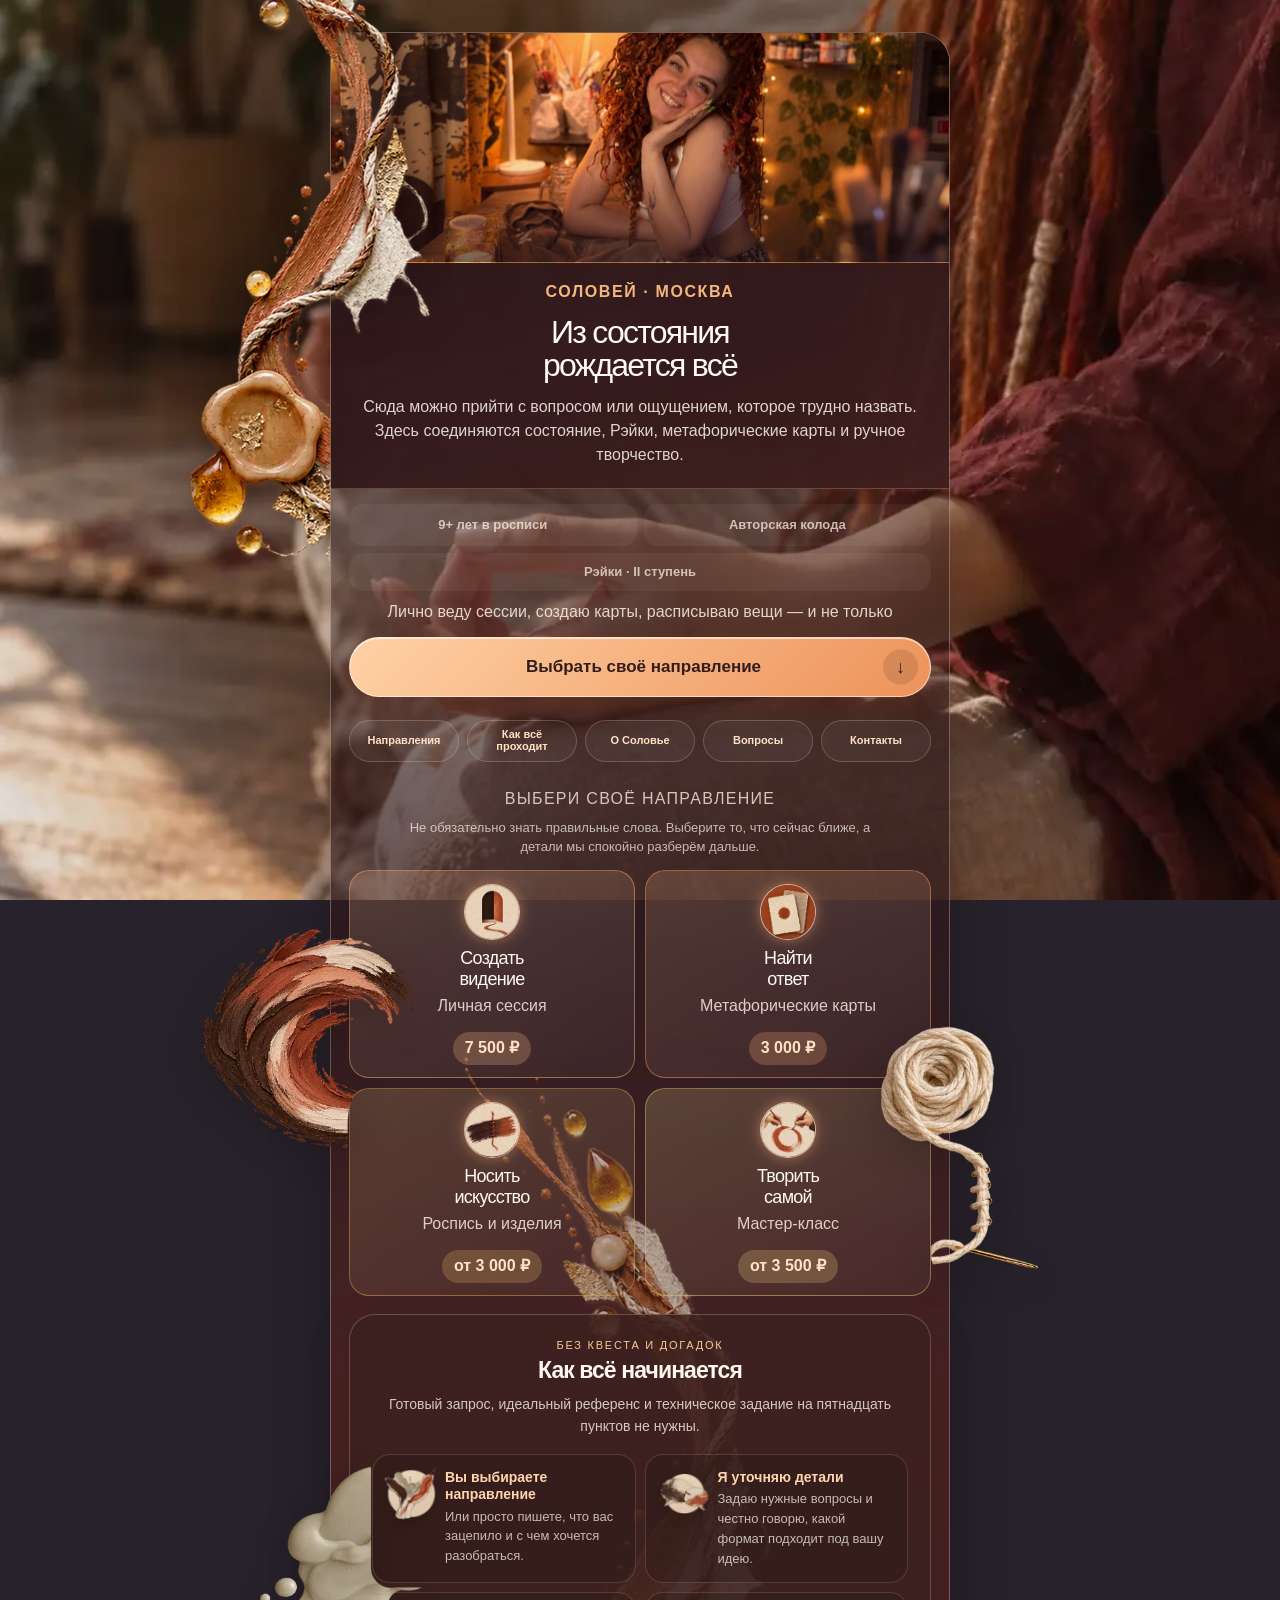
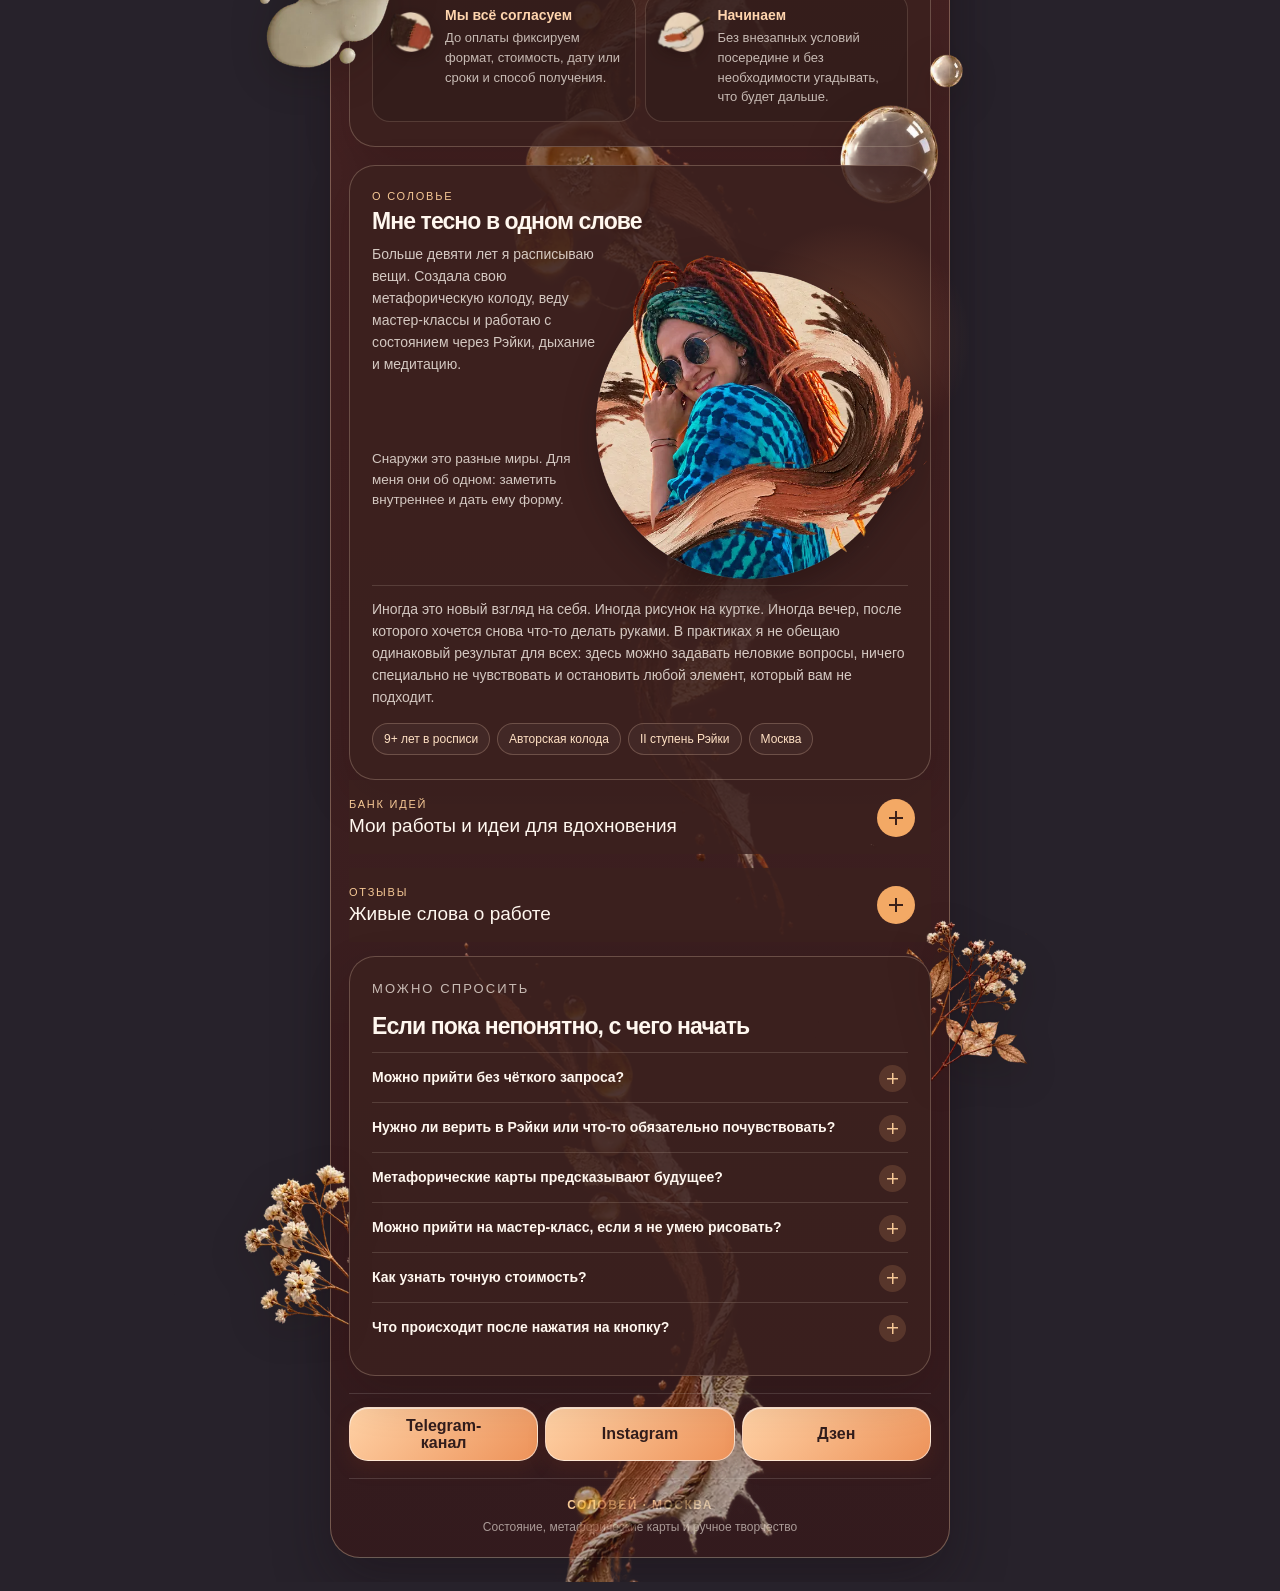
==== commit f95b6811: "Уменьшить первый ответ и восстановить кнопку Дзена" ====
--- a/index.html
+++ b/index.html
@@ -33,7 +33,7 @@
     .p:before{display:none!important}
     .s19hero{padding-bottom:21px!important;border-radius:29px 29px 0 0}
     .s19hero>.s19lead{margin-bottom:0!important}
-    .s19hero .s19portrait{height:205px!important;background-color:#3b2225!important;background-image:url("[data-uri]")!important;background-position:center 68%!important;background-size:cover!important;background-repeat:no-repeat!important}
+    .s19hero .s19portrait{height:205px!important;background-color:#3b2225!important;background-image:url("assets/brand/hero-studio-720.jpg?v=20261006-edge-reset-1")!important;background-position:center 68%!important;background-size:cover!important;background-repeat:no-repeat!important}
     .s19hero .s19portrait:before{display:none!important}
     .s19hero .s19portrait:after{content:""!important;display:block!important;position:absolute!important;z-index:2!important;inset:0!important;width:auto!important;height:auto!important;background:linear-gradient(180deg,rgba(31,18,25,.02) 58%,rgba(35,19,24,.58) 100%)!important;opacity:1!important;pointer-events:none!important;transform:none!important}
     .s19heroimage{position:absolute;z-index:1;inset:0;width:100%;height:100%;max-width:none;display:block;object-fit:cover;object-position:center 68%;background:transparent}
@@ -112,7 +112,7 @@
     @media(min-width:560px){.s19hero .s19portrait{height:230px!important}.v2steps{grid-template-columns:1fr 1fr}.v2section{padding:24px 22px}.v2nav{grid-template-columns:repeat(5,minmax(0,1fr))}.v2aboutstage{grid-template-columns:minmax(0,1fr) 290px;grid-template-areas:"intro visual" "copy visual" "guard guard";gap:12px 22px}.v2aboutintro{margin-top:0}.v2aboutcopy{max-width:none}.v2aboutportrait{width:400px;right:-20px;bottom:auto;top:-20px;transform:none}.v2aboutvisual{min-height:330px;margin:0 -18px 0 0}.v2aboutguard{width:100%;margin-top:0}}
     @media(min-width:640px){.p{overflow:visible!important}.v2orn{display:block}.v2orn-hero{left:-287px;top:-35px;width:434px}.v2orn-paint{left:-150px;top:55px;width:260px}.v2orn-yarn{left:512px;right:auto;top:141px;width:286px}.v2orn-wax{left:-112px;top:151px;width:185px}.v2orn-bubbles{left:433px;right:auto;top:310px;bottom:auto;width:255px}.v2orn-flowers-left{left:-237px;bottom:42px;width:339px}.v2orn-flowers-right{left:406px;right:auto;top:-202px;width:290px}}
     @media(max-width:559px){.v2materialanchor:before{top:-210px;width:162%;background-size:92% auto}}
-    @media(max-width:639px){html body{background:#3a2828!important}html body:before{display:none}.p{overflow:visible!important}.v2materialanchor:before{display:none}.v2orn{display:block;filter:none}.v2aboutportrait,.v2step:before{filter:none!important}.s19pbar{backdrop-filter:none!important;-webkit-backdrop-filter:none!important}.v2orn-hero{left:-179px;right:auto;top:-26px;bottom:auto;width:270px}.v2orn-paint{left:-104px;right:auto;top:-33px;bottom:auto;width:180px}.v2orn-yarn{left:279px;right:auto;top:170px;bottom:auto;width:180px}.v2orn-wax{left:-81px;right:auto;top:180px;bottom:auto;width:135px}.v2orn-bubbles{left:215px;right:auto;top:565px;bottom:auto;width:170px}.v2orn-flowers-left{left:-126px;right:auto;top:378px;bottom:auto;width:180px}.v2orn-flowers-right{left:217px;right:auto;top:-118px;bottom:auto;width:175px}}
+    @media(max-width:639px){html body{background:#3a2828!important}html body:before{display:none}.p{overflow:visible!important}.v2materialanchor:before{display:none}.v2orn{display:block;filter:none}.v2aboutportrait,.v2step:before{filter:none!important}.s19pbar{backdrop-filter:none!important;-webkit-backdrop-filter:none!important}.v2orn-hero{left:-179px;right:auto;top:-26px;bottom:auto;width:270px}.v2orn-paint{left:-104px;right:auto;top:-33px;bottom:auto;width:180px}.v2orn-yarn{left:auto!important;right:-135px!important;top:170px!important;bottom:auto!important;width:180px}.v2orn-wax{left:-81px;right:auto;top:180px;bottom:auto;width:135px}.v2orn-bubbles{left:215px;right:auto;top:565px;bottom:auto;width:170px}.v2orn-flowers-left{left:-126px;right:auto;top:378px;bottom:auto;width:180px}.v2orn-flowers-right{left:auto!important;right:-70px!important;top:-118px!important;bottom:auto!important;width:175px}}
     @media(max-width:359px){.v2nav a{font-size:10px}.v2aboutportrait{width:260px}.v2aboutcopy{font-size:13px}}
     @media(prefers-reduced-motion:reduce){.v2faq summary:after{transition:none}}
   </style>
@@ -191,7 +191,7 @@
   </div>
   <div class="v2facts"><span>9+ лет в росписи</span><span>Авторская колода</span><span>II ступень Рэйки</span><span>Москва</span></div>
 </section>
-<details class="s19bank"><summary><div><div class="s19bankey">БАНК ИДЕЙ</div><div class="s19banktitle">Мои работы и идеи для вдохновения</div></div><div class="s19bankarrow">+</div></summary><div class="s19bankbody"><div class="s19bankhint" style="margin:2px 3px 14px">Здесь собраны и мои выполненные работы, и идеи, которые можно взять за отправную точку для своего изделия.</div><div class="s19group"><div class="s19grouphead"><span>Роспись и тай-дай</span><span>листай →</span></div><div class="s19rail"><img decoding="async" loading="lazy" src="[data-uri]" data-src="assets/img/8262d8f0-713b-4045-a020-b70edcb5d28c.webp?v=20261006-edge-reset-1" alt="Роспись и тай-дай 4"><img decoding="async" loading="lazy" src="[data-uri]" data-src="assets/img/57fbca31-ccb6-454f-8924-eb2aef4d141f.webp?v=20261006-edge-reset-1" alt="Роспись и тай-дай 5"><img decoding="async" loading="lazy" src="[data-uri]" data-src="assets/img/000d2eb9-34a9-440c-97eb-143424163346.webp?v=20261006-edge-reset-1" alt="Роспись и тай-дай 6"><img decoding="async" loading="lazy" src="[data-uri]" data-src="assets/img/13ff6217-dcd2-4d0c-9752-c68203451687.webp?v=20261006-edge-reset-1" alt="Роспись и тай-дай 7"><img decoding="async" loading="lazy" src="[data-uri]" data-src="assets/img/2e7c7468-a37b-4470-90c1-010f757ceece.webp?v=20261006-edge-reset-1" alt="Роспись и тай-дай 8"><img decoding="async" loading="lazy" src="[data-uri]" data-src="assets/img/e10eb3b0-ff8d-4a2a-aae1-a348d3f6b454.webp?v=20261006-edge-reset-1" alt="Роспись и тай-дай 9"><img decoding="async" loading="lazy" src="[data-uri]" data-src="assets/img/49e2bc18-c755-4ce6-a960-4327dac16e0f.webp?v=20261006-edge-reset-1" alt="Роспись и тай-дай 10"><img decoding="async" loading="lazy" src="[data-uri]" data-src="assets/img/9c02f686-34c2-4926-a132-3017d1a2c007.webp?v=20261006-edge-reset-1" alt="Роспись и тай-дай 11"><img decoding="async" loading="lazy" src="[data-uri]" data-src="assets/img/d53f3765-977b-48db-8897-af31eadb10f8.webp?v=20261006-edge-reset-1" alt="Роспись и тай-дай 12"><img decoding="async" loading="lazy" src="[data-uri]" data-src="assets/img/becc4c28-2b92-4a1d-ad62-93f7edf07073.webp?v=20261006-edge-reset-1" alt="Роспись и тай-дай 13"></div></div><div class="s19group"><div class="s19grouphead"><span>Свечи</span><span>листай →</span></div><div class="s19rail"><img decoding="async" loading="lazy" src="[data-uri]" data-src="assets/img/f5dfffcd-80b4-4457-ae4c-478defc00eb7.webp?v=20261006-edge-reset-1" alt="Свечи 1"><img decoding="async" loading="lazy" src="[data-uri]" data-src="assets/img/c58a4a9a-efab-4d0f-862f-ab2985f9294d.webp?v=20261006-edge-reset-1" alt="Свечи 2"><img decoding="async" loading="lazy" src="[data-uri]" data-src="assets/img/22b74dcb-4b7b-49da-8c0d-5110c06caa25.webp?v=20261006-edge-reset-1" alt="Свечи 3"><img decoding="async" loading="lazy" src="[data-uri]" data-src="assets/img/85647aca-01c6-41d3-8289-3c5becbc7567.webp?v=20261006-edge-reset-1" alt="Свечи 4"><img decoding="async" loading="lazy" src="[data-uri]" data-src="assets/img/090223d8-958f-4987-98d7-f3e4765e31de.webp?v=20261006-edge-reset-1" alt="Свечи 5"><img decoding="async" loading="lazy" src="[data-uri]" data-src="assets/img/4fa6a922-4fc3-4daa-bbb8-ffed8f75ddf7.webp?v=20261006-edge-reset-1" alt="Свечи 6"></div></div><div class="s19group"><div class="s19grouphead"><span>Эпоксидная смола</span><span>листай →</span></div><div class="s19rail"><img decoding="async" loading="lazy" src="[data-uri]" data-src="assets/img/24374b41-86fa-47f2-b4a4-3e9d8e4f3de2.webp?v=20261006-edge-reset-1" alt="Изделия из эпоксидной смолы 1"><img decoding="async" loading="lazy" src="[data-uri]" data-src="assets/img/15c80c52-721f-4f9a-9e83-b2b6ddeee277.webp?v=20261006-edge-reset-1" alt="Изделия из эпоксидной смолы 2"><img decoding="async" loading="lazy" src="[data-uri]" data-src="assets/img/3874bae6-107c-40c9-ac89-90149fe5212c.webp?v=20261006-edge-reset-1" alt="Изделия из эпоксидной смолы 3"><img decoding="async" loading="lazy" src="[data-uri]" data-src="assets/img/59344193-8923-4db3-8c83-5c56531e4027.webp?v=20261006-edge-reset-1" alt="Изделия из эпоксидной смолы 4"><img decoding="async" loading="lazy" src="[data-uri]" data-src="assets/img/f49e1ed9-5047-499d-9b8f-614b92e27697.webp?v=20261006-edge-reset-1" alt="Изделия из эпоксидной смолы 5"><img decoding="async" loading="lazy" src="[data-uri]" data-src="assets/img/45edb506-5616-4277-848d-cfd557da6d15.webp?v=20261006-edge-reset-1" alt="Изделия из эпоксидной смолы 6"><img decoding="async" loading="lazy" src="[data-uri]" data-src="assets/img/8686e269-961d-4ed9-8dd2-ded1c91e58e9.webp?v=20261006-edge-reset-1" alt="Изделия из эпоксидной смолы 7"><img decoding="async" loading="lazy" src="[data-uri]" data-src="assets/img/e4612682-b6a7-481b-b692-e4e1ca53cda7.webp?v=20261006-edge-reset-1" alt="Изделия из эпоксидной смолы 8"></div></div><div class="s19group"><div class="s19grouphead"><span>Другие идеи</span><span>листай →</span></div><div class="s19bankhint" style="margin:-4px 3px 10px">Роспись предметов интерьера, фигурок и гитар, вязание и другие необычные задумки.</div><div class="s19rail"><img decoding="async" loading="lazy" src="[data-uri]" data-src="assets/img/ad32af3a-63e3-45d7-88c9-38e3551d2616.webp?v=20261006-edge-reset-1" alt="Другие творческие идеи 1"><img decoding="async" loading="lazy" src="[data-uri]" data-src="assets/img/7c6b6b37-a9a8-49f5-af42-4ab76371dc7b.webp?v=20261006-edge-reset-1" alt="Другие творческие идеи 2"><img decoding="async" loading="lazy" src="[data-uri]" data-src="assets/img/ab540954-6349-42cc-bc3a-1df148c80f7c.webp?v=20261006-edge-reset-1" alt="Другие творческие идеи 3"><img decoding="async" loading="lazy" src="[data-uri]" data-src="assets/img/bee1c5d8-eefd-456c-b0b2-4a30b3aa2321.webp?v=20261006-edge-reset-1" alt="Другие творческие идеи 4"><img decoding="async" loading="lazy" src="[data-uri]" data-src="assets/img/ba3f640e-7ffb-4ebf-b529-0f4c858e66a8.webp?v=20261006-edge-reset-1" alt="Другие творческие идеи 5"><img decoding="async" loading="lazy" src="[data-uri]" data-src="assets/img/df147e55-fbb8-450e-af6f-afc7947d18b3.webp?v=20261006-edge-reset-1" alt="Другие творческие идеи 6"><img decoding="async" loading="lazy" src="[data-uri]" data-src="assets/img/3c4ad5fd-1df0-45a0-a803-24c20914acdb.webp?v=20261006-edge-reset-1" alt="Другие творческие идеи 7"></div></div><div class="s19bankhint">Листай фотографии в каждом направлении — любую идею можно обсудить и адаптировать под тебя.</div></div></details><details class="s19bank s19reviews"><summary><div><div class="s19bankey">ОТЗЫВЫ</div><div class="s19banktitle">Живые слова о работе</div></div><div class="s19bankarrow">+</div></summary><div class="s19bankbody"><div class="s19bankhint" style="margin:2px 3px 14px">Отзывы собраны по направлениям. Листай в сторону и нажимай на изображение, чтобы открыть его крупнее.</div><div class="s19reviewgroup"><div class="s19reviewhead"><span>Ручная работа</span><span>листай →</span></div><div class="s19reviewrail"><a href="assets/img/f111275e-3bd8-49c7-9697-02929264ad93.webp?v=20261006-edge-reset-1" target="_blank" rel="noopener" aria-label="Открыть отзыв о ручной работе 1"><img decoding="async" loading="lazy" src="[data-uri]" data-src="assets/img/f111275e-3bd8-49c7-9697-02929264ad93.webp?v=20261006-edge-reset-1" alt="Отзыв о ручной работе 1"></a><a href="assets/img/5efd4486-c19e-4b88-b863-9f01d3d96db1.webp?v=20261006-edge-reset-1" target="_blank" rel="noopener" aria-label="Открыть отзыв о ручной работе 2"><img decoding="async" loading="lazy" src="[data-uri]" data-src="assets/img/5efd4486-c19e-4b88-b863-9f01d3d96db1.webp?v=20261006-edge-reset-1" alt="Отзыв о ручной работе 2"></a><a href="assets/img/5fc98e84-59e5-430d-b29f-99961f26c9a8.webp?v=20261006-edge-reset-1" target="_blank" rel="noopener" aria-label="Открыть отзыв о ручной работе 3"><img decoding="async" loading="lazy" src="[data-uri]" data-src="assets/img/5fc98e84-59e5-430d-b29f-99961f26c9a8.webp?v=20261006-edge-reset-1" alt="Отзыв о ручной работе 3"></a><a href="assets/img/7c2d32cd-7f58-43f9-ac2a-6214039b6eda.webp?v=20261006-edge-reset-1" target="_blank" rel="noopener" aria-label="Открыть отзыв о ручной работе 4"><img decoding="async" loading="lazy" src="[data-uri]" data-src="assets/img/7c2d32cd-7f58-43f9-ac2a-6214039b6eda.webp?v=20261006-edge-reset-1" alt="Отзыв о ручной работе 4"></a><a href="assets/img/b6b3c0f9-a27c-457b-a4b7-2dfc394d354b.webp?v=20261006-edge-reset-1" target="_blank" rel="noopener" aria-label="Открыть отзыв о ручной работе 5"><img decoding="async" loading="lazy" src="[data-uri]" data-src="assets/img/b6b3c0f9-a27c-457b-a4b7-2dfc394d354b.webp?v=20261006-edge-reset-1" alt="Отзыв о ручной работе 5"></a><a href="assets/img/4bc4d090-bf0d-4c76-8763-42b4e8523bb0.webp?v=20261006-edge-reset-1" target="_blank" rel="noopener" aria-label="Открыть отзыв о ручной работе 6"><img decoding="async" loading="lazy" src="[data-uri]" data-src="assets/img/4bc4d090-bf0d-4c76-8763-42b4e8523bb0.webp?v=20261006-edge-reset-1" alt="Отзыв о ручной работе 6"></a><a href="assets/img/048654c3-66aa-4968-b954-a7868bc5d96d.webp?v=20261006-edge-reset-1" target="_blank" rel="noopener" aria-label="Открыть отзыв о ручной работе 7"><img decoding="async" loading="lazy" src="[data-uri]" data-src="assets/img/048654c3-66aa-4968-b954-a7868bc5d96d.webp?v=20261006-edge-reset-1" alt="Отзыв о ручной работе 7"></a><a href="assets/img/75be9661-2258-498d-86a1-4727b9fa6615.webp?v=20261006-edge-reset-1" target="_blank" rel="noopener" aria-label="Открыть отзыв о ручной работе 8"><img decoding="async" loading="lazy" src="[data-uri]" data-src="assets/img/75be9661-2258-498d-86a1-4727b9fa6615.webp?v=20261006-edge-reset-1" alt="Отзыв о ручной работе 8"></a><a href="assets/img/fc4c1978-ed3d-4c04-bc96-0a3dc43e5b81.webp?v=20261006-edge-reset-1" target="_blank" rel="noopener" aria-label="Открыть отзыв о ручной работе 9"><img decoding="async" loading="lazy" src="[data-uri]" data-src="assets/img/fc4c1978-ed3d-4c04-bc96-0a3dc43e5b81.webp?v=20261006-edge-reset-1" alt="Отзыв о ручной работе 9"></a><a href="assets/img/e68ba6a2-25ee-4d67-8090-008fb40f4cd1.webp?v=20261006-edge-reset-1" target="_blank" rel="noopener" aria-label="Открыть отзыв о ручной работе 10"><img decoding="async" loading="lazy" src="[data-uri]" data-src="assets/img/e68ba6a2-25ee-4d67-8090-008fb40f4cd1.webp?v=20261006-edge-reset-1" alt="Отзыв о ручной работе 10"></a><a href="assets/img/84394f29-3bf4-47ad-9a5f-ca2762fef12e.webp?v=20261006-edge-reset-1" target="_blank" rel="noopener" aria-label="Открыть отзыв о ручной работе 11"><img decoding="async" loading="lazy" src="[data-uri]" data-src="assets/img/84394f29-3bf4-47ad-9a5f-ca2762fef12e.webp?v=20261006-edge-reset-1" alt="Отзыв о ручной работе 11"></a><a href="assets/img/116d042d-cc67-4ae4-b2c4-c985bf3e3ab5.webp?v=20261006-edge-reset-1" target="_blank" rel="noopener" aria-label="Открыть отзыв о ручной работе 12"><img decoding="async" loading="lazy" src="[data-uri]" data-src="assets/img/116d042d-cc67-4ae4-b2c4-c985bf3e3ab5.webp?v=20261006-edge-reset-1" alt="Отзыв о ручной работе 12"></a><a href="assets/img/8ff3a4e7-505a-4f37-bf04-fc0c9d6654c8.webp?v=20261006-edge-reset-1" target="_blank" rel="noopener" aria-label="Открыть отзыв о ручной работе 13"><img decoding="async" loading="lazy" src="[data-uri]" data-src="assets/img/8ff3a4e7-505a-4f37-bf04-fc0c9d6654c8.webp?v=20261006-edge-reset-1" alt="Отзыв о ручной работе 13"></a><a href="assets/img/efdfa5ea-8029-4f56-a1d2-71838bca6a20.webp?v=20261006-edge-reset-1" target="_blank" rel="noopener" aria-label="Открыть отзыв о ручной работе 14"><img decoding="async" loading="lazy" src="[data-uri]" data-src="assets/img/efdfa5ea-8029-4f56-a1d2-71838bca6a20.webp?v=20261006-edge-reset-1" alt="Отзыв о ручной работе 14"></a></div></div><div class="s19reviewgroup"><div class="s19reviewhead"><span>Духовные сеансы и Рэйки</span><span>листай →</span></div><div class="s19reviewrail"><a href="assets/img/a8991f0e-c7c2-4cc9-83f1-e7ecef9170e9.webp?v=20261006-edge-reset-1" target="_blank" rel="noopener" aria-label="Открыть отзыв о духовной сессии и Рэйки 1"><img decoding="async" loading="lazy" src="[data-uri]" data-src="assets/img/a8991f0e-c7c2-4cc9-83f1-e7ecef9170e9.webp?v=20261006-edge-reset-1" alt="Отзыв о духовной сессии и Рэйки 1"></a><a href="assets/img/d8cc9edc-a035-45e0-91a3-17646fc101d1.webp?v=20261006-edge-reset-1" target="_blank" rel="noopener" aria-label="Открыть отзыв о духовной сессии и Рэйки 2"><img decoding="async" loading="lazy" src="[data-uri]" data-src="assets/img/d8cc9edc-a035-45e0-91a3-17646fc101d1.webp?v=20261006-edge-reset-1" alt="Отзыв о духовной сессии и Рэйки 2"></a><a href="assets/img/review-reiki-3.webp?v=20261006-edge-reset-1" target="_blank" rel="noopener" aria-label="Открыть отзыв о духовной сессии и Рэйки 3"><img decoding="async" loading="lazy" src="[data-uri]" data-src="assets/img/review-reiki-3.webp?v=20261006-edge-reset-1" alt="Отзыв о духовной сессии и Рэйки 3"></a></div></div><div class="s19reviewgroup"><div class="s19reviewhead"><span>Метафорические карты</span><span>листай →</span></div><div class="s19reviewrail"><a href="assets/img/f0a2ea7e-0b83-4886-b510-be9d991c8887.webp?v=20261006-edge-reset-1" target="_blank" rel="noopener" aria-label="Открыть отзыв о метафорических картах 1"><img decoding="async" loading="lazy" src="[data-uri]" data-src="assets/img/f0a2ea7e-0b83-4886-b510-be9d991c8887.webp?v=20261006-edge-reset-1" alt="Отзыв о метафорических картах 1"></a><a href="assets/img/e9ed1ebf-124e-41ff-9ae1-12db393008db.webp?v=20261006-edge-reset-1" target="_blank" rel="noopener" aria-label="Открыть отзыв о метафорических картах 2"><img decoding="async" loading="lazy" src="[data-uri]" data-src="assets/img/e9ed1ebf-124e-41ff-9ae1-12db393008db.webp?v=20261006-edge-reset-1" alt="Отзыв о метафорических картах 2"></a><a href="assets/img/review-mak-3.webp?v=20261006-edge-reset-1" target="_blank" rel="noopener" aria-label="Открыть отзыв о метафорических картах 3"><img decoding="async" loading="lazy" src="[data-uri]" data-src="assets/img/review-mak-3.webp?v=20261006-edge-reset-1" alt="Отзыв о метафорических картах 3"></a></div></div></div></details><section class="v2section v2faq" id="questions">
+<details class="s19bank"><summary><div><div class="s19bankey">БАНК ИДЕЙ</div><div class="s19banktitle">Мои работы и идеи для вдохновения</div></div><div class="s19bankarrow">+</div></summary><div class="s19bankbody"><div class="s19bankhint" style="margin:2px 3px 14px">Здесь собраны и мои выполненные работы, и идеи, которые можно взять за отправную точку для своего изделия.</div><div class="s19group"><div class="s19grouphead"><span>Роспись и тай-дай</span><span>листай →</span></div><div class="s19rail"><img decoding="async" loading="lazy" src="[data-uri]" data-src="assets/img/8262d8f0-713b-4045-a020-b70edcb5d28c.webp?v=20261006-edge-reset-1" alt="Роспись и тай-дай 4"><img decoding="async" loading="lazy" src="[data-uri]" data-src="assets/img/57fbca31-ccb6-454f-8924-eb2aef4d141f.webp?v=20261006-edge-reset-1" alt="Роспись и тай-дай 5"><img decoding="async" loading="lazy" src="[data-uri]" data-src="assets/img/000d2eb9-34a9-440c-97eb-143424163346.webp?v=20261006-edge-reset-1" alt="Роспись и тай-дай 6"><img decoding="async" loading="lazy" src="[data-uri]" data-src="assets/img/13ff6217-dcd2-4d0c-9752-c68203451687.webp?v=20261006-edge-reset-1" alt="Роспись и тай-дай 7"><img decoding="async" loading="lazy" src="[data-uri]" data-src="assets/img/2e7c7468-a37b-4470-90c1-010f757ceece.webp?v=20261006-edge-reset-1" alt="Роспись и тай-дай 8"><img decoding="async" loading="lazy" src="[data-uri]" data-src="assets/img/e10eb3b0-ff8d-4a2a-aae1-a348d3f6b454.webp?v=20261006-edge-reset-1" alt="Роспись и тай-дай 9"><img decoding="async" loading="lazy" src="[data-uri]" data-src="assets/img/49e2bc18-c755-4ce6-a960-4327dac16e0f.webp?v=20261006-edge-reset-1" alt="Роспись и тай-дай 10"><img decoding="async" loading="lazy" src="[data-uri]" data-src="assets/img/9c02f686-34c2-4926-a132-3017d1a2c007.webp?v=20261006-edge-reset-1" alt="Роспись и тай-дай 11"><img decoding="async" loading="lazy" src="[data-uri]" data-src="assets/img/d53f3765-977b-48db-8897-af31eadb10f8.webp?v=20261006-edge-reset-1" alt="Роспись и тай-дай 12"><img decoding="async" loading="lazy" src="[data-uri]" data-src="assets/img/becc4c28-2b92-4a1d-ad62-93f7edf07073.webp?v=20261006-edge-reset-1" alt="Роспись и тай-дай 13"></div></div><div class="s19group"><div class="s19grouphead"><span>Свечи</span><span>листай →</span></div><div class="s19rail"><img decoding="async" loading="lazy" src="[data-uri]" data-src="assets/img/f5dfffcd-80b4-4457-ae4c-478defc00eb7.webp?v=20261006-edge-reset-1" alt="Свечи 1"><img decoding="async" loading="lazy" src="[data-uri]" data-src="assets/img/c58a4a9a-efab-4d0f-862f-ab2985f9294d.webp?v=20261006-edge-reset-1" alt="Свечи 2"><img decoding="async" loading="lazy" src="[data-uri]" data-src="assets/img/22b74dcb-4b7b-49da-8c0d-5110c06caa25.webp?v=20261006-edge-reset-1" alt="Свечи 3"><img decoding="async" loading="lazy" src="[data-uri]" data-src="assets/img/85647aca-01c6-41d3-8289-3c5becbc7567.webp?v=20261006-edge-reset-1" alt="Свечи 4"><img decoding="async" loading="lazy" src="[data-uri]" data-src="assets/img/090223d8-958f-4987-98d7-f3e4765e31de.webp?v=20261006-edge-reset-1" alt="Свечи 5"><img decoding="async" loading="lazy" src="[data-uri]" data-src="assets/img/4fa6a922-4fc3-4daa-bbb8-ffed8f75ddf7.webp?v=20261006-edge-reset-1" alt="Свечи 6"></div></div><div class="s19group"><div class="s19grouphead"><span>Эпоксидная смола</span><span>листай →</span></div><div class="s19rail"><img decoding="async" loading="lazy" src="[data-uri]" data-src="assets/img/24374b41-86fa-47f2-b4a4-3e9d8e4f3de2.webp?v=20261006-edge-reset-1" alt="Изделия из эпоксидной смолы 1"><img decoding="async" loading="lazy" src="[data-uri]" data-src="assets/img/15c80c52-721f-4f9a-9e83-b2b6ddeee277.webp?v=20261006-edge-reset-1" alt="Изделия из эпоксидной смолы 2"><img decoding="async" loading="lazy" src="[data-uri]" data-src="assets/img/3874bae6-107c-40c9-ac89-90149fe5212c.webp?v=20261006-edge-reset-1" alt="Изделия из эпоксидной смолы 3"><img decoding="async" loading="lazy" src="[data-uri]" data-src="assets/img/59344193-8923-4db3-8c83-5c56531e4027.webp?v=20261006-edge-reset-1" alt="Изделия из эпоксидной смолы 4"><img decoding="async" loading="lazy" src="[data-uri]" data-src="assets/img/f49e1ed9-5047-499d-9b8f-614b92e27697.webp?v=20261006-edge-reset-1" alt="Изделия из эпоксидной смолы 5"><img decoding="async" loading="lazy" src="[data-uri]" data-src="assets/img/45edb506-5616-4277-848d-cfd557da6d15.webp?v=20261006-edge-reset-1" alt="Изделия из эпоксидной смолы 6"><img decoding="async" loading="lazy" src="[data-uri]" data-src="assets/img/8686e269-961d-4ed9-8dd2-ded1c91e58e9.webp?v=20261006-edge-reset-1" alt="Изделия из эпоксидной смолы 7"><img decoding="async" loading="lazy" src="[data-uri]" data-src="assets/img/e4612682-b6a7-481b-b692-e4e1ca53cda7.webp?v=20261006-edge-reset-1" alt="Изделия из эпоксидной смолы 8"></div></div><div class="s19group"><div class="s19grouphead"><span>Другие идеи</span><span>листай →</span></div><div class="s19bankhint" style="margin:-4px 3px 10px">Роспись предметов интерьера, фигурок и гитар, вязание и другие необычные задумки.</div><div class="s19rail"><img decoding="async" loading="lazy" src="[data-uri]" data-src="assets/img/ad32af3a-63e3-45d7-88c9-38e3551d2616.webp?v=20261006-edge-reset-1" alt="Другие творческие идеи 1"><img decoding="async" loading="lazy" src="[data-uri]" data-src="assets/img/7c6b6b37-a9a8-49f5-af42-4ab76371dc7b.webp?v=20261006-edge-reset-1" alt="Другие творческие идеи 2"><img decoding="async" loading="lazy" src="[data-uri]" data-src="assets/img/ab540954-6349-42cc-bc3a-1df148c80f7c.webp?v=20261006-edge-reset-1" alt="Другие творческие идеи 3"><img decoding="async" loading="lazy" src="[data-uri]" data-src="assets/img/bee1c5d8-eefd-456c-b0b2-4a30b3aa2321.webp?v=20261006-edge-reset-1" alt="Другие творческие идеи 4"><img decoding="async" loading="lazy" src="[data-uri]" data-src="assets/img/ba3f640e-7ffb-4ebf-b529-0f4c858e66a8.webp?v=20261006-edge-reset-1" alt="Другие творческие идеи 5"><img decoding="async" loading="lazy" src="[data-uri]" data-src="assets/img/df147e55-fbb8-450e-af6f-afc7947d18b3.webp?v=20261006-edge-reset-1" alt="Другие творческие идеи 6"><img decoding="async" loading="lazy" src="[data-uri]" data-src="assets/img/3c4ad5fd-1df0-45a0-a803-24c20914acdb.webp?v=20261006-edge-reset-1" alt="Другие творческие идеи 7"></div></div><div class="s19bankhint">Листай фотографии в каждом направлении — любую идею можно обсудить и адаптировать под тебя.</div></div></details><details class="s19bank s19reviews"><summary><div><div class="s19bankey">ОТЗЫВЫ</div><div class="s19banktitle">Живые слова о работе</div></div><div class="s19bankarrow">+</div></summary><div class="s19bankbody"><div class="s19bankhint" style="margin:2px 3px 14px">Отзывы собраны по направлениям. Листай в сторону и нажимай на изображение, чтобы открыть его крупнее.</div><div class="s19reviewgroup"><div class="s19reviewhead"><span>Ручная работа</span><span>листай →</span></div><div class="s19reviewrail"><a href="assets/img/f111275e-3bd8-49c7-9697-02929264ad93.webp?v=20261006-edge-reset-1" target="_blank" rel="noopener" aria-label="Открыть отзыв о ручной работе 1"><img decoding="async" loading="lazy" src="[data-uri]" data-src="assets/img/f111275e-3bd8-49c7-9697-02929264ad93.webp?v=20261006-edge-reset-1" alt="Отзыв о ручной работе 1"></a><a href="assets/img/5efd4486-c19e-4b88-b863-9f01d3d96db1.webp?v=20261006-edge-reset-1" target="_blank" rel="noopener" aria-label="Открыть отзыв о ручной работе 2"><img decoding="async" loading="lazy" src="[data-uri]" data-src="assets/img/5efd4486-c19e-4b88-b863-9f01d3d96db1.webp?v=20261006-edge-reset-1" alt="Отзыв о ручной работе 2"></a><a href="assets/img/5fc98e84-59e5-430d-b29f-99961f26c9a8.webp?v=20261006-edge-reset-1" target="_blank" rel="noopener" aria-label="Открыть отзыв о ручной работе 3"><img decoding="async" loading="lazy" src="[data-uri]" data-src="assets/img/5fc98e84-59e5-430d-b29f-99961f26c9a8.webp?v=20261006-edge-reset-1" alt="Отзыв о ручной работе 3"></a><a href="assets/img/7c2d32cd-7f58-43f9-ac2a-6214039b6eda.webp?v=20261006-edge-reset-1" target="_blank" rel="noopener" aria-label="Открыть отзыв о ручной работе 4"><img decoding="async" loading="lazy" src="[data-uri]" data-src="assets/img/7c2d32cd-7f58-43f9-ac2a-6214039b6eda.webp?v=20261006-edge-reset-1" alt="Отзыв о ручной работе 4"></a><a href="assets/img/b6b3c0f9-a27c-457b-a4b7-2dfc394d354b.webp?v=20261006-edge-reset-1" target="_blank" rel="noopener" aria-label="Открыть отзыв о ручной работе 5"><img decoding="async" loading="lazy" src="[data-uri]" data-src="assets/img/b6b3c0f9-a27c-457b-a4b7-2dfc394d354b.webp?v=20261006-edge-reset-1" alt="Отзыв о ручной работе 5"></a><a href="assets/img/4bc4d090-bf0d-4c76-8763-42b4e8523bb0.webp?v=20261006-edge-reset-1" target="_blank" rel="noopener" aria-label="Открыть отзыв о ручной работе 6"><img decoding="async" loading="lazy" src="[data-uri]" data-src="assets/img/4bc4d090-bf0d-4c76-8763-42b4e8523bb0.webp?v=20261006-edge-reset-1" alt="Отзыв о ручной работе 6"></a><a href="assets/img/048654c3-66aa-4968-b954-a7868bc5d96d.webp?v=20261006-edge-reset-1" target="_blank" rel="noopener" aria-label="Открыть отзыв о ручной работе 7"><img decoding="async" loading="lazy" src="[data-uri]" data-src="assets/img/048654c3-66aa-4968-b954-a7868bc5d96d.webp?v=20261006-edge-reset-1" alt="Отзыв о ручной работе 7"></a><a href="assets/img/75be9661-2258-498d-86a1-4727b9fa6615.webp?v=20261006-edge-reset-1" target="_blank" rel="noopener" aria-label="Открыть отзыв о ручной работе 8"><img decoding="async" loading="lazy" src="[data-uri]" data-src="assets/img/75be9661-2258-498d-86a1-4727b9fa6615.webp?v=20261006-edge-reset-1" alt="Отзыв о ручной работе 8"></a><a href="assets/img/fc4c1978-ed3d-4c04-bc96-0a3dc43e5b81.webp?v=20261006-edge-reset-1" target="_blank" rel="noopener" aria-label="Открыть отзыв о ручной работе 9"><img decoding="async" loading="lazy" src="[data-uri]" data-src="assets/img/fc4c1978-ed3d-4c04-bc96-0a3dc43e5b81.webp?v=20261006-edge-reset-1" alt="Отзыв о ручной работе 9"></a><a href="assets/img/e68ba6a2-25ee-4d67-8090-008fb40f4cd1.webp?v=20261006-edge-reset-1" target="_blank" rel="noopener" aria-label="Открыть отзыв о ручной работе 10"><img decoding="async" loading="lazy" src="[data-uri]" data-src="assets/img/e68ba6a2-25ee-4d67-8090-008fb40f4cd1.webp?v=20261006-edge-reset-1" alt="Отзыв о ручной работе 10"></a><a href="assets/img/84394f29-3bf4-47ad-9a5f-ca2762fef12e.webp?v=20261006-edge-reset-1" target="_blank" rel="noopener" aria-label="Открыть отзыв о ручной работе 11"><img decoding="async" loading="lazy" src="[data-uri]" data-src="assets/img/84394f29-3bf4-47ad-9a5f-ca2762fef12e.webp?v=20261006-edge-reset-1" alt="Отзыв о ручной работе 11"></a><a href="assets/img/116d042d-cc67-4ae4-b2c4-c985bf3e3ab5.webp?v=20261006-edge-reset-1" target="_blank" rel="noopener" aria-label="Открыть отзыв о ручной работе 12"><img decoding="async" loading="lazy" src="[data-uri]" data-src="assets/img/116d042d-cc67-4ae4-b2c4-c985bf3e3ab5.webp?v=20261006-edge-reset-1" alt="Отзыв о ручной работе 12"></a><a href="assets/img/8ff3a4e7-505a-4f37-bf04-fc0c9d6654c8.webp?v=20261006-edge-reset-1" target="_blank" rel="noopener" aria-label="Открыть отзыв о ручной работе 13"><img decoding="async" loading="lazy" src="[data-uri]" data-src="assets/img/8ff3a4e7-505a-4f37-bf04-fc0c9d6654c8.webp?v=20261006-edge-reset-1" alt="Отзыв о ручной работе 13"></a><a href="assets/img/efdfa5ea-8029-4f56-a1d2-71838bca6a20.webp?v=20261006-edge-reset-1" target="_blank" rel="noopener" aria-label="Открыть отзыв о ручной работе 14"><img decoding="async" loading="lazy" src="[data-uri]" data-src="assets/img/efdfa5ea-8029-4f56-a1d2-71838bca6a20.webp?v=20261006-edge-reset-1" alt="Отзыв о ручной работе 14"></a><a href="assets/img/review-helmet.jpg?v=20261010-review-helmet-1" target="_blank" rel="noopener" aria-label="Открыть отзыв о росписи шлема"><img decoding="async" loading="lazy" src="[data-uri]" data-src="assets/img/review-helmet.jpg?v=20261010-review-helmet-1" alt="Отзыв о росписи шлема на заказ"></a></div></div><div class="s19reviewgroup"><div class="s19reviewhead"><span>Духовные сеансы и Рэйки</span><span>листай →</span></div><div class="s19reviewrail"><a href="assets/img/a8991f0e-c7c2-4cc9-83f1-e7ecef9170e9.webp?v=20261006-edge-reset-1" target="_blank" rel="noopener" aria-label="Открыть отзыв о духовной сессии и Рэйки 1"><img decoding="async" loading="lazy" src="[data-uri]" data-src="assets/img/a8991f0e-c7c2-4cc9-83f1-e7ecef9170e9.webp?v=20261006-edge-reset-1" alt="Отзыв о духовной сессии и Рэйки 1"></a><a href="assets/img/d8cc9edc-a035-45e0-91a3-17646fc101d1.webp?v=20261006-edge-reset-1" target="_blank" rel="noopener" aria-label="Открыть отзыв о духовной сессии и Рэйки 2"><img decoding="async" loading="lazy" src="[data-uri]" data-src="assets/img/d8cc9edc-a035-45e0-91a3-17646fc101d1.webp?v=20261006-edge-reset-1" alt="Отзыв о духовной сессии и Рэйки 2"></a><a href="assets/img/review-reiki-3.webp?v=20261006-edge-reset-1" target="_blank" rel="noopener" aria-label="Открыть отзыв о духовной сессии и Рэйки 3"><img decoding="async" loading="lazy" src="[data-uri]" data-src="assets/img/review-reiki-3.webp?v=20261006-edge-reset-1" alt="Отзыв о духовной сессии и Рэйки 3"></a></div></div><div class="s19reviewgroup"><div class="s19reviewhead"><span>Метафорические карты</span><span>листай →</span></div><div class="s19reviewrail"><a href="assets/img/f0a2ea7e-0b83-4886-b510-be9d991c8887.webp?v=20261006-edge-reset-1" target="_blank" rel="noopener" aria-label="Открыть отзыв о метафорических картах 1"><img decoding="async" loading="lazy" src="[data-uri]" data-src="assets/img/f0a2ea7e-0b83-4886-b510-be9d991c8887.webp?v=20261006-edge-reset-1" alt="Отзыв о метафорических картах 1"></a><a href="assets/img/e9ed1ebf-124e-41ff-9ae1-12db393008db.webp?v=20261006-edge-reset-1" target="_blank" rel="noopener" aria-label="Открыть отзыв о метафорических картах 2"><img decoding="async" loading="lazy" src="[data-uri]" data-src="assets/img/e9ed1ebf-124e-41ff-9ae1-12db393008db.webp?v=20261006-edge-reset-1" alt="Отзыв о метафорических картах 2"></a><a href="assets/img/review-mak-3.webp?v=20261006-edge-reset-1" target="_blank" rel="noopener" aria-label="Открыть отзыв о метафорических картах 3"><img decoding="async" loading="lazy" src="[data-uri]" data-src="assets/img/review-mak-3.webp?v=20261006-edge-reset-1" alt="Отзыв о метафорических картах 3"></a></div></div></div></details><section class="v2section v2faq" id="questions">
   <img class="v2orn v2orn-flowers-left" src="assets/brand/decor-flowers-soft.webp?v=20261006-edge-reset-1" alt="" aria-hidden="true" loading="lazy" decoding="async">
   <img class="v2orn v2orn-flowers-right" src="assets/brand/decor-flowers-dried.webp?v=20261006-edge-reset-1" alt="" aria-hidden="true" loading="lazy" decoding="async">
   <p class="v2ey">МОЖНО СПРОСИТЬ</p>
@@ -209,7 +209,7 @@
 <div id="cards" class="s19page" role="dialog" aria-modal="true" aria-label="Метафорические карты" tabindex="-1"><div class="s19pagein"><div class="s19pbar"><span class="s19pbrand">СОЛОВЕЙ · АВТОРСКАЯ КОЛОДА</span><a class="s19pclose" href="#" aria-label="Закрыть">×</a></div><div class="s19phead"><div class="s19pkicker">МЕТАФОРИЧЕСКИЕ КАРТЫ</div><h2 class="s19ptitle">Я выбираю свет</h2><p class="s19plead">Образы и фразы для диалога с собой — без гадания и готовых трактовок.</p></div><div class="s19pchips"><span>40 карт</span><span>Авторские изображения</span><span>3 000 ₽</span></div><div class="s19pgallery"><img loading="lazy" decoding="async" src="[data-uri]" data-src="assets/img/cards-deck.webp?v=20261006-edge-reset-1" alt="Колода «Я выбираю свет»"><img loading="lazy" decoding="async" src="[data-uri]" data-src="assets/img/cards-box.webp?v=20261006-edge-reset-1" alt="Карты и коробка"><img loading="lazy" decoding="async" src="[data-uri]" data-src="assets/img/cards-practice.webp?v=20261006-edge-reset-1" alt="Практика работы с картами"></div><div class="s19pcontent"><div class="s19pbox"><h3>Как работают карты</h3><p>Они помогают заметить собственные ассоциации, чувства и вопросы, увидеть ситуацию под другим углом или вернуться к нужному состоянию.</p></div><div class="s19pbox"><h3>Что внутри</h3><ul><li>40 метафорических карт</li><li>Аффирмация или короткая фраза на обороте</li><li>Вкладыш с вариантами работы</li><li>QR-код для скачивания изображений</li></ul></div><div class="s19pbox"><h3>Для кого</h3><p>Для личной практики, а также для коучей, психологов и практиков. Главным остаётся то, что видите и чувствуете именно вы.</p></div><div class="s19pbox"><h3>Это не Таро</h3><p>Карты не предсказывают будущее и не трактуют вашу жизнь за вас. Значение рождается из того, что замечаете именно вы.</p></div><div class="s19pbox"><h3>Получение</h3><p>В Москве или с доставкой по России. Перед оплатой я подтверждаю наличие и способ получения. Стоимость доставки согласовывается отдельно.</p></div><div class="s19pbox"><h3>После сообщения</h3><p>Я отвечу по наличию, уточню город и предложу удобный способ получения. После согласования всех деталей можно переходить к оплате.</p></div></div><div class="s19paction"><a class="s19pcta" href="https://t.me/ASOLOVEYART?text=%D0%97%D0%B4%D1%80%D0%B0%D0%B2%D1%81%D1%82%D0%B2%D1%83%D0%B9%D1%82%D0%B5!%20%D0%A5%D0%BE%D1%87%D1%83%20%D0%BF%D1%80%D0%B8%D0%BE%D0%B1%D1%80%D0%B5%D1%81%D1%82%D0%B8%20%D0%BC%D0%B5%D1%82%D0%B0%D1%84%D0%BE%D1%80%D0%B8%D1%87%D0%B5%D1%81%D0%BA%D0%B8%D0%B5%20%D0%BA%D0%B0%D1%80%D1%82%D1%8B%20%C2%AB%D0%AF%20%D0%B2%D1%8B%D0%B1%D0%B8%D1%80%D0%B0%D1%8E%20%D1%81%D0%B2%D0%B5%D1%82%C2%BB."><span>Заказать колоду</span><span class="s19pprice">3 000 ₽ ↗</span></a></div><a class="s19pback" href="#">Вернуться на главную</a></div></div>
 <div id="art" class="s19page" role="dialog" aria-modal="true" aria-label="Роспись и изделия" tabindex="-1"><div class="s19pagein"><div class="s19pbar"><span class="s19pbrand">СОЛОВЕЙ · РУЧНАЯ РАБОТА</span><a class="s19pclose" href="#" aria-label="Закрыть">×</a></div><div class="s19phead"><div class="s19pkicker">РОСПИСЬ И ИЗДЕЛИЯ</div><h2 class="s19ptitle">Носить искусство</h2><p class="s19plead">Выбираем, что хочется создать: расписанную вещь, свечу или изделие из эпоксидной смолы — и какое желание, настроение или историю оно будет нести.</p></div><div class="s19pchips"><span>Свечи и изделия от 3 000 ₽</span><span>Роспись от 5 000 ₽</span><span>Индивидуальная идея</span></div><div class="s19pgallery"><img loading="lazy" decoding="async" src="[data-uri]" data-src="assets/img/art-handmade.webp?v=20261006-edge-reset-1" alt="Изделие ручной работы"><img loading="lazy" decoding="async" src="[data-uri]" data-src="assets/img/art-candle-natural.webp?v=20261006-edge-reset-1" alt="Свеча с природными элементами"><img loading="lazy" decoding="async" src="[data-uri]" data-src="assets/img/art-candle-author.webp?v=20261006-edge-reset-1" alt="Авторская свеча"><img loading="lazy" decoding="async" src="[data-uri]" data-src="assets/img/art-solovey-working.webp?v=20261006-edge-reset-1" alt="Соловей за работой"><img loading="lazy" decoding="async" src="[data-uri]" data-src="assets/img/art-clothing-painting.webp?v=20261006-edge-reset-1" alt="Роспись одежды"></div><div class="s19pcontent"><div class="s19pbox"><h3>С чего начинаем</h3><p>Сначала выбираем изделие и желание: что оно должно напоминать, какое настроение нести и для кого создаётся. Можно прийти с референсом, историей, ощущением или необычной идеей.</p></div><div class="s19pbox"><h3>Выбираем направление</h3><ul><li>Роспись одежды, обуви, аксессуаров или предметов</li><li>Свеча ручной работы</li><li>Изделие из эпоксидной смолы</li></ul></div><div class="s19pbox"><h3>Как рождается работа</h3><p>Для росписи мы согласуем эскиз и расположение рисунка. Для свечи или смолы — форму, цвет, наполнение и детали. Материал подбирается под вашу задумку.</p></div><div class="s19pbox"><h3>Стоимость</h3><p>Здесь разные по материалам и объёму работы, поэтому одна общая цена только запутает.</p><div class="v2prices"><div class="v2priceitem"><span>Свечи и изделия</span><strong>от 3 000 ₽</strong></div><div class="v2priceitem"><span>Ручная роспись</span><strong>от 5 000 ₽</strong></div></div></div><div class="s19pbox"><h3>Перед началом</h3><p>После обсуждения я обозначаю возможности материала, сроки и точную стоимость. Работа создаётся под конкретного человека, пространство или историю.</p></div><div class="s19pbox"><h3>Как сделать заказ</h3><p>Можно прислать референс или описать человека, чувство, историю и даже одну странную идею. Я задам вопросы, предложу направление и до начала работы согласую материал, детали, срок и стоимость.</p></div><div class="s19pbox"><h3>Получение</h3><p>Способ передачи готовой работы или доставки мы обсуждаем заранее вместе с остальными условиями заказа.</p></div></div><div class="s19paction"><a class="s19pcta" href="https://t.me/ASOLOVEYART?text=%D0%97%D0%B4%D1%80%D0%B0%D0%B2%D1%81%D1%82%D0%B2%D1%83%D0%B9%D1%82%D0%B5!%20%D0%A5%D0%BE%D1%87%D1%83%20%D0%BE%D0%B1%D1%81%D1%83%D0%B4%D0%B8%D1%82%D1%8C%20%D1%80%D0%BE%D1%81%D0%BF%D0%B8%D1%81%D1%8C%20%D0%B8%D0%BB%D0%B8%20%D0%B8%D0%B7%D0%B4%D0%B5%D0%BB%D0%B8%D0%B5%20%D0%BD%D0%B0%20%D0%B7%D0%B0%D0%BA%D0%B0%D0%B7."><span>Обсудить идею</span><span class="s19pprice">от 3 000 ₽ ↗</span></a></div><a class="s19pback" href="#">Вернуться на главную</a></div></div>
 <div id="master" class="s19page" role="dialog" aria-modal="true" aria-label="Мастер-класс" tabindex="-1"><div class="s19pagein"><div class="s19pbar"><span class="s19pbrand">СОЛОВЕЙ · МАСТЕР-КЛАСС</span><a class="s19pclose" href="#" aria-label="Закрыть">×</a></div><div class="s19phead"><div class="s19pkicker">РОСПИСЬ ОДЕЖДЫ</div><h2 class="s19ptitle">Творить самой</h2><p class="s19plead">Создайте вещь со своим характером — даже если кажется, что вы совсем не умеете рисовать.</p></div><div class="s19pchips"><span>1–3 часа</span><span>Москва</span><span>от 3 500 ₽</span></div><div class="s19pgallery"><img loading="lazy" decoding="async" src="[data-uri]" data-src="assets/img/master-help.webp?v=20261006-edge-reset-1" alt="Помощь участнице мастер-класса"><img loading="lazy" decoding="async" src="[data-uri]" data-src="assets/img/master-materials.webp?v=20261006-edge-reset-1" alt="Материалы и эскизы"><img loading="lazy" decoding="async" src="[data-uri]" data-src="assets/img/master-group.webp?v=20261006-edge-reset-1" alt="Групповой мастер-класс"><img loading="lazy" decoding="async" src="[data-uri]" data-src="assets/img/master-solovey-help.webp?v=20261006-edge-reset-1" alt="Соловей помогает участницам"></div><div class="s19pcontent"><div class="s19pbox"><h3>Получится у каждого</h3><p>Я подготовлю понятный путь, помогу выбрать или доработать эскиз и буду рядом на каждом этапе.</p></div><div class="s19pbox"><h3>Что будем делать</h3><ul><li>Выберем идею</li><li>Перенесём рисунок на вещь</li><li>Распишем его красками по ткани</li><li>Разберём закрепление и уход</li></ul></div><div class="s19pbox"><h3>Можно прийти со своей вещью</h3><p>Главное — заранее обсудить её со мной. Для хлопка, денима, кожи и других тканей нужны разные материалы и подготовка, поэтому я сначала посмотрю вещь и подскажу, подойдёт ли она. Если своей вещи нет, можно выбрать шоппер у меня.</p></div><div class="s19pbox"><h3>Форматы</h3><p>Групповой — от 3 500 ₽ с человека. Индивидуальный — от 6 500 ₽. Детали зависят от вещи и формата.</p></div><div class="s19pbox"><h3>Если я совсем не умею?</h3><p>Так тоже можно. Я помогу выбрать идею, подготовить понятный путь и пройти его шаг за шагом. Одинаковые работы и одинаковый темп здесь не требуются.</p></div><div class="s19pbox"><h3>Повод собраться</h3><p>Мастер-класс подойдёт для дня рождения, девичника, встречи с друзьями или дня, когда душа просто хочет творить. Это не только занятие, но и совместное воспоминание — с готовой вещью в финале.</p></div><div class="s19pbox"><h3>После сообщения</h3><p>Мы уточним индивидуальный или групповой формат, вещь, дату и стоимость. Все детали будут согласованы до записи.</p></div></div><div class="s19paction"><a class="s19pcta" href="https://t.me/ASOLOVEYART?text=%D0%97%D0%B4%D1%80%D0%B0%D0%B2%D1%81%D1%82%D0%B2%D1%83%D0%B9%D1%82%D0%B5!%20%D0%A5%D0%BE%D1%87%D1%83%20%D0%B7%D0%B0%D0%BF%D0%B8%D1%81%D0%B0%D1%82%D1%8C%D1%81%D1%8F%20%D0%BD%D0%B0%20%D0%BC%D0%B0%D1%81%D1%82%D0%B5%D1%80-%D0%BA%D0%BB%D0%B0%D1%81%D1%81%20%D0%BF%D0%BE%20%D1%80%D0%BE%D1%81%D0%BF%D0%B8%D1%81%D0%B8."><span>Записаться на мастер-класс</span><span class="s19pprice">от 3 500 ₽ ↗</span></a></div><a class="s19pback" href="#">Вернуться на главную</a></div></div></section><style id="s19hero-decor">html,body{min-height:100%;background-color:#27222B!important;background-image:url("assets/img/027830ee-ac8e-4bca-8090-dbf9de2b45ab.webp?v=20261006-edge-reset-1")!important;background-position:center top!important;background-size:cover!important;background-repeat:no-repeat!important}.s19portrait:before{content:"";position:absolute;inset:0!important;z-index:1;width:auto!important;height:auto!important;background-image:url("assets/icons/icon-5.webp?v=20261006-edge-reset-1")!important;background-position:center!important;background-size:100% 100%!important;background-repeat:no-repeat!important;opacity:.92;filter:drop-shadow(0 1px 4px rgba(72,35,27,.24));pointer-events:none;transform:none!important}.s19portrait:after{display:none!important}</style><script id="s19loader">(()=>{const load=image=>{if(image.dataset.src){image.src=image.dataset.src;image.removeAttribute("data-src")}},observer="IntersectionObserver" in window?new IntersectionObserver(entries=>entries.forEach(entry=>{if(entry.isIntersecting){load(entry.target);observer.unobserve(entry.target)}}),{rootMargin:"260px"}):null,watch=root=>root.querySelectorAll("img[data-src]").forEach(image=>observer?observer.observe(image):load(image));document.querySelectorAll("details").forEach(details=>details.addEventListener("toggle",()=>{if(details.open)watch(details)}));const openPage=()=>{if(location.hash){const page=document.querySelector(location.hash);if(page)watch(page)}};addEventListener("hashchange",openPage);openPage();document.querySelectorAll("img[data-src]").forEach(image=>{if(!image.closest("details,.s19page")){observer?observer.observe(image):load(image)}})})();</script></main>
-  <style id="final-layout-fixes">.s19title,.s19lead{width:100%;text-align:center!important}@media(min-width:900px){html,html body{background-size:140% auto!important;background-position:left top!important;background-attachment:fixed!important}}</style>
+  <style id="final-layout-fixes">.s19title,.s19lead{width:100%;text-align:center!important}.s19social{display:grid!important;grid-template-columns:repeat(3,minmax(0,1fr))!important}.s19social>a{display:flex!important;visibility:visible!important;opacity:1!important}@media(min-width:900px){html,html body{background-size:140% auto!important;background-position:left top!important;background-attachment:fixed!important}}</style>
 
   <script id="v2-dialogs">
     (() => {
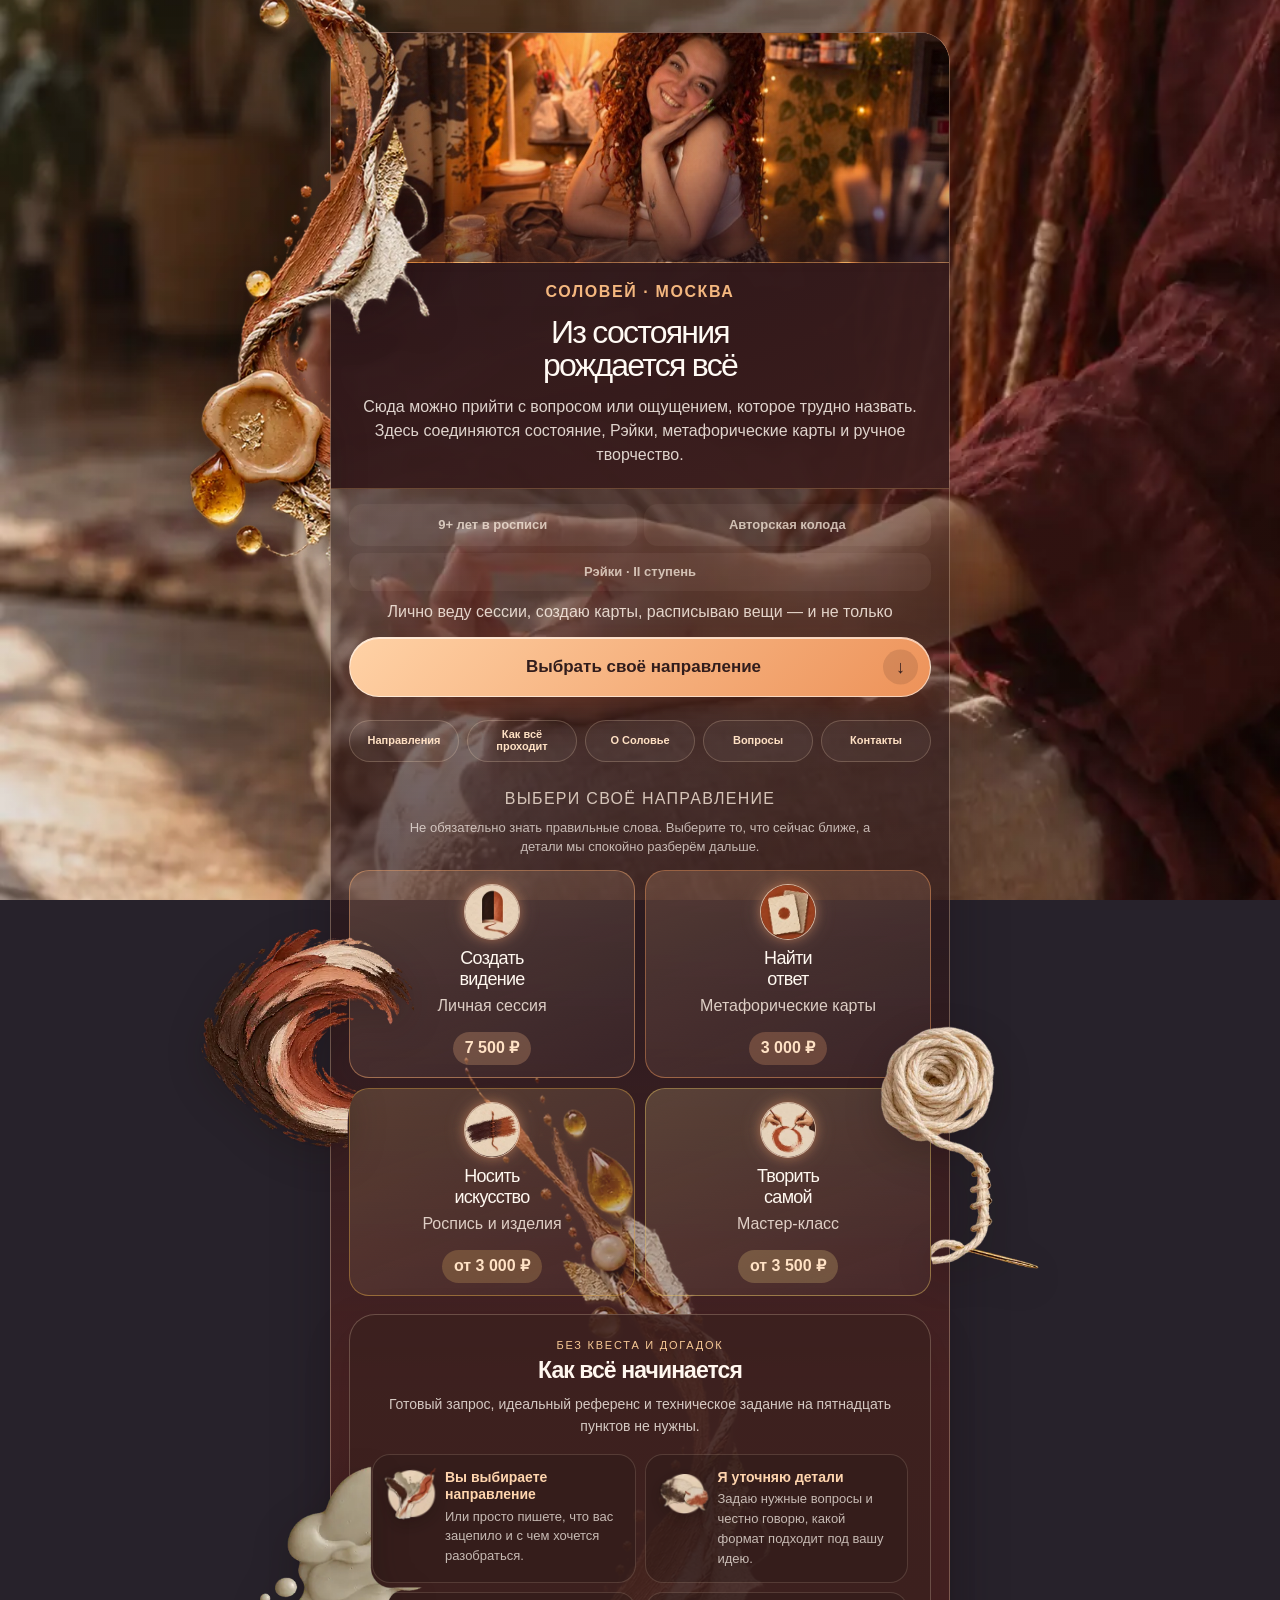
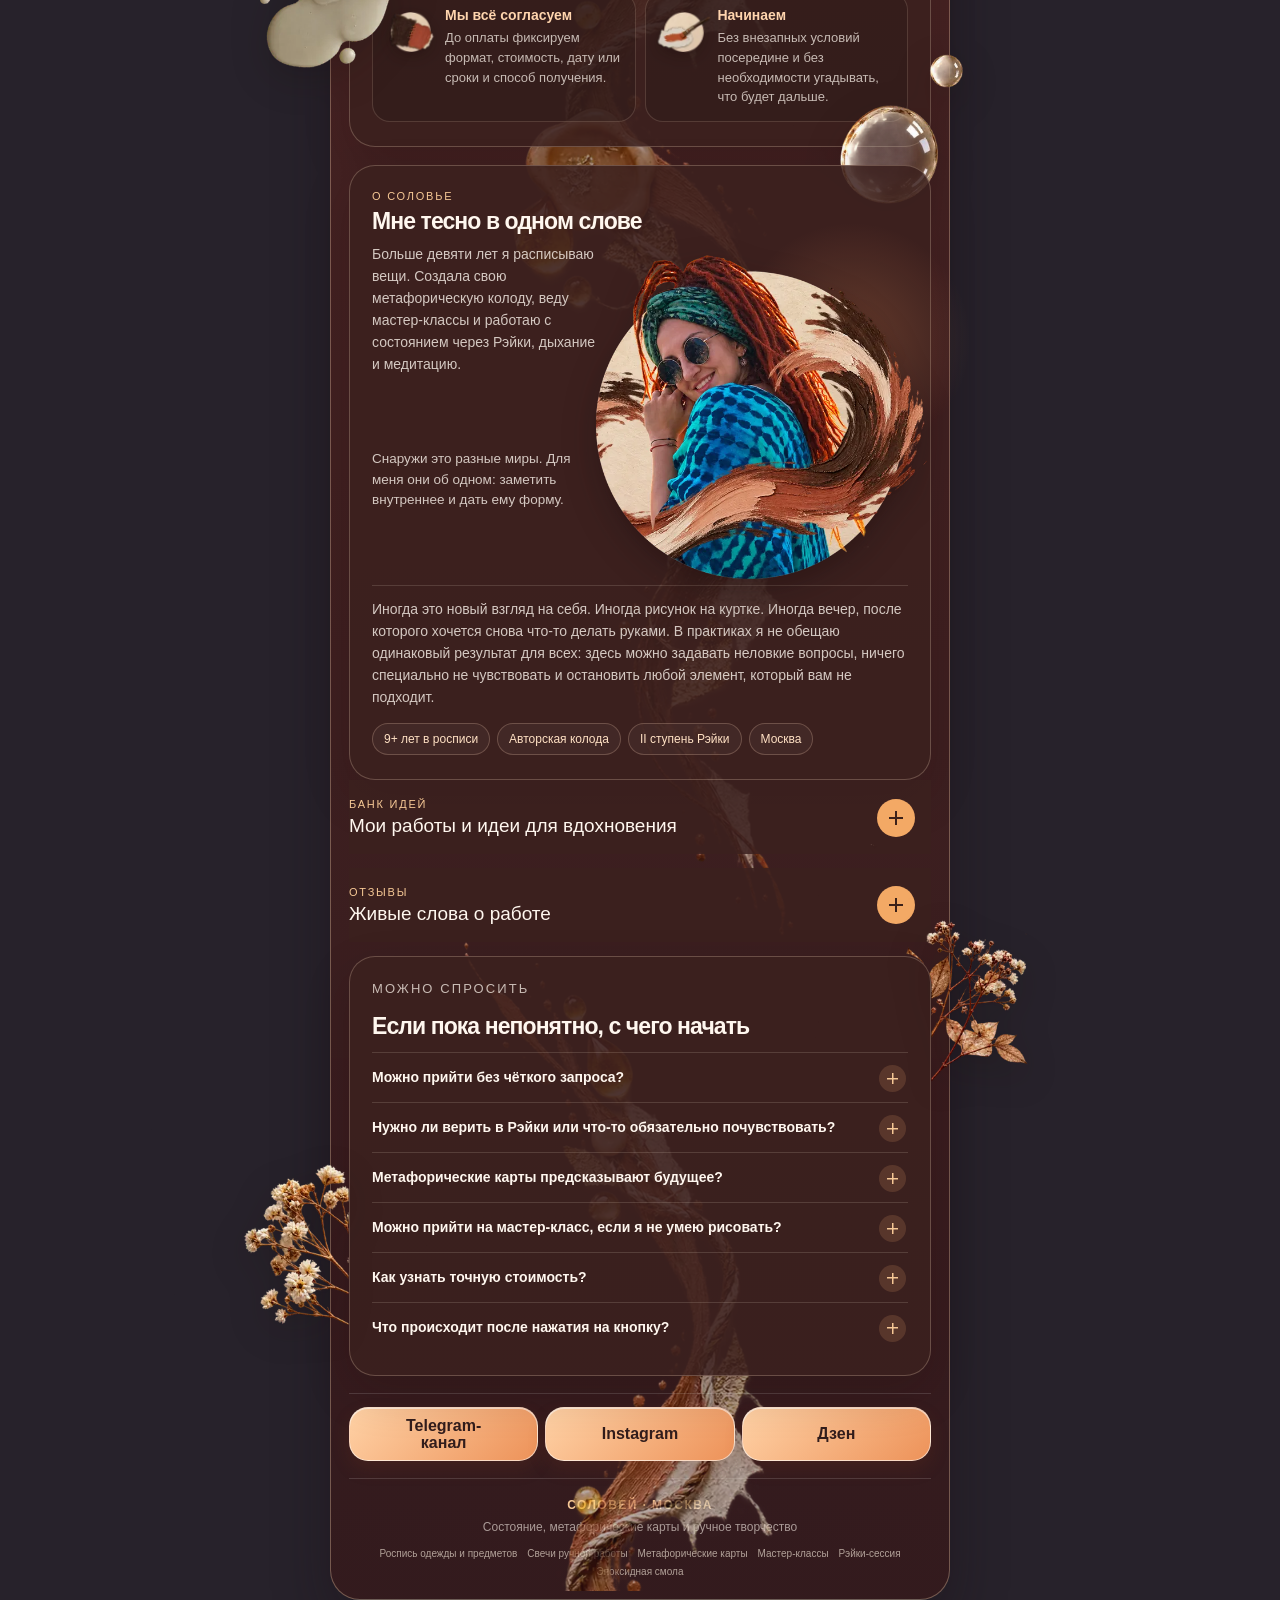
==== commit 6b2af1c2: "Добавить техническую SEO-разметку" ====
--- a/index.html
+++ b/index.html
@@ -5,14 +5,18 @@
   <meta name="viewport" content="width=device-width,initial-scale=1,viewport-fit=cover">
   <title>Соловей — состояние, Рэйки, метафорические карты и ручное творчество</title>
   <meta name="description" content="Соловей: личные сессии, авторские метафорические карты, роспись, изделия и творческие мастер-классы в Москве.">
+  <meta name="robots" content="index,follow,max-image-preview:large">
+  <link rel="canonical" href="https://soloveyart.ru/">
   <meta name="theme-color" content="#321d1c">
   <meta property="og:title" content="Соловей — из состояния рождается всё">
   <meta property="og:description" content="Сессии, Рэйки, метафорические карты и ручное творчество.">
   <meta property="og:type" content="website">
-  <meta property="og:image" content="assets/brand/hero-studio-1200.jpg?v=20261006-edge-reset-1">
+  <meta property="og:url" content="https://soloveyart.ru/">
+  <meta property="og:image" content="https://soloveyart.ru/assets/brand/hero-studio-1200.jpg?v=20261006-edge-reset-1">
   <link rel="preload" as="image" href="assets/brand/hero-studio-720.jpg?v=20261006-edge-reset-1" imagesrcset="assets/brand/hero-studio-720.jpg?v=20261006-edge-reset-1 720w, assets/brand/hero-studio-1200.jpg?v=20261006-edge-reset-1 1200w" imagesizes="(max-width: 639px) 100vw, 620px" fetchpriority="high">
   <link rel="icon" type="image/png" sizes="64x64" href="assets/icons/solovey-logo-64.png?v=20261006-edge-reset-1">
   <link rel="apple-touch-icon" sizes="180x180" href="assets/icons/solovey-logo-180.png?v=20261006-edge-reset-1">
+  <script type="application/ld+json">{"@context":"https://schema.org","@graph":[{"@type":"WebSite","@id":"https://soloveyart.ru/#website","url":"https://soloveyart.ru/","name":"SoloveyART","alternateName":["Соловей Арт","Solovey Art","Соловей кастом","Solovey Custom"],"inLanguage":"ru-RU"},{"@type":"Person","@id":"https://soloveyart.ru/#solovey","name":"Соловей","alternateName":["Анастасия Соловей","SoloveyART","Соловей Арт","Соловей кастом","Solovey Custom"],"url":"https://soloveyart.ru/","jobTitle":"Художница, автор метафорических карт, Рэйки-практик","sameAs":["https://t.me/solovey_custom","https://www.instagram.com/solovey.custom","https://dzen.ru/id/69e14e2dcc47293f9d9333e5"]}]}</script>
   <style>
     :root{color-scheme:light}
     *{box-sizing:border-box}
@@ -204,12 +208,12 @@
   <details><summary>Что происходит после нажатия на кнопку?</summary><p>Откроется Telegram с уже подготовленным сообщением. Вы отправляете его, а дальше мы спокойно уточняем запрос, формат и все условия. Покупка сама по себе не оформится.</p></details>
 </section>
 <div class="s19social" id="contacts"><a href="https://t.me/solovey_custom">Telegram-<br>канал</a><a href="https://www.instagram.com/solovey.custom">Instagram</a><a href="https://dzen.ru/id/69e14e2dcc47293f9d9333e5">Дзен</a></div>
-<footer class="v2footer"><strong>СОЛОВЕЙ · МОСКВА</strong><span>Состояние, метафорические карты и ручное творчество</span><br></footer>
+<footer class="v2footer"><strong>СОЛОВЕЙ · МОСКВА</strong><span>Состояние, метафорические карты и ручное творчество</span><nav class="v2seolinks" aria-label="Направления Соловья"><a href="rospis-odezhdy-na-zakaz/">Роспись одежды и предметов</a><a href="svechi-ruchnoy-raboty-na-zakaz/">Свечи ручной работы</a><a href="metaforicheskie-karty/">Метафорические карты</a><a href="master-klass-rospis-odezhdy/">Мастер-классы</a><a href="reiki-sessiya/">Рэйки-сессия</a><a href="izdeliya-iz-epoksidnoy-smoly/">Эпоксидная смола</a></nav></footer>
 <div id="session" class="s19page" role="dialog" aria-modal="true" aria-label="Личная сессия" tabindex="-1"><div class="s19pagein"><div class="s19pbar"><span class="s19pbrand">СОЛОВЕЙ · МОСКВА</span><a class="s19pclose" href="#" aria-label="Закрыть">×</a></div><div class="s19phead"><div class="s19pkicker">ЛИЧНАЯ СЕССИЯ</div><h2 class="s19ptitle">Создать новое видение</h2><p class="s19plead">Не искать, чего не хватает, а определить состояние, из которого хочется жить и действовать.</p></div><div class="s19pchips"><span>Около 3 часов</span><span>Студия в Москве</span><span>7 500 ₽</span></div><div class="s19pgallery s19pone"><img loading="lazy" decoding="async" src="[data-uri]" data-src="assets/img/4b5457c2-fd0b-4af3-9b4b-ba9846b40113.webp?v=20261006-edge-reset-1" alt="Личная сессия"></div><div class="s19pcontent"><div class="s19pbox"><h3>Как проходит</h3><ul><li>Разговор и формулировка желаемого состояния</li><li>Дыхательная практика и внимание к телу</li><li>Персональная медитация под ваш запрос</li><li>Сеанс Рэйки и спокойное возвращение</li></ul></div><div class="s19pbox"><h3>Карты до и после</h3><p>В начале и в конце мы обращаемся к метафорическим картам, чтобы заметить изменение восприятия и состояния.</p></div><div class="s19pbox"><h3>Бережные границы</h3><p>Перед практикой я обязательно уточняю согласие на прикосновения. Сессию можно провести без них.</p></div><div class="s19pbox"><h3>Формат</h3><p>Личная встреча в студии. После сообщения мы согласуем запрос, дату и пространство.</p></div><div class="s19pbox"><h3>Можно без чёткого запроса</h3><p>Достаточно ощущения, что хочется что-то увидеть яснее или вернуться в более подходящее состояние. Формулировку мы ищем вместе в начале встречи.</p></div><div class="s19pbox"><h3>После сообщения</h3><p>Коротко обсудим ваш запрос, выберем дату и согласуем пространство. До встречи вы будете знать формат, стоимость и все важные детали.</p></div><div class="s19pnote">Духовная и релаксационная практика не заменяет медицинскую или психологическую помощь.</div></div><div class="s19paction"><a class="s19pcta" href="https://t.me/ASOLOVEYART?text=%D0%97%D0%B4%D1%80%D0%B0%D0%B2%D1%81%D1%82%D0%B2%D1%83%D0%B9%D1%82%D0%B5!%20%D0%A5%D0%BE%D1%87%D1%83%20%D0%B7%D0%B0%D0%BF%D0%B8%D1%81%D0%B0%D1%82%D1%8C%D1%81%D1%8F%20%D0%BD%D0%B0%20%D0%BB%D0%B8%D1%87%D0%BD%D1%83%D1%8E%20%D1%81%D0%B5%D1%81%D1%81%D0%B8%D1%8E."><span>Написать Соловью</span><span class="s19pprice">7 500 ₽ ↗</span></a></div><a class="s19pback" href="#">Вернуться на главную</a></div></div>
 <div id="cards" class="s19page" role="dialog" aria-modal="true" aria-label="Метафорические карты" tabindex="-1"><div class="s19pagein"><div class="s19pbar"><span class="s19pbrand">СОЛОВЕЙ · АВТОРСКАЯ КОЛОДА</span><a class="s19pclose" href="#" aria-label="Закрыть">×</a></div><div class="s19phead"><div class="s19pkicker">МЕТАФОРИЧЕСКИЕ КАРТЫ</div><h2 class="s19ptitle">Я выбираю свет</h2><p class="s19plead">Образы и фразы для диалога с собой — без гадания и готовых трактовок.</p></div><div class="s19pchips"><span>40 карт</span><span>Авторские изображения</span><span>3 000 ₽</span></div><div class="s19pgallery"><img loading="lazy" decoding="async" src="[data-uri]" data-src="assets/img/cards-deck.webp?v=20261006-edge-reset-1" alt="Колода «Я выбираю свет»"><img loading="lazy" decoding="async" src="[data-uri]" data-src="assets/img/cards-box.webp?v=20261006-edge-reset-1" alt="Карты и коробка"><img loading="lazy" decoding="async" src="[data-uri]" data-src="assets/img/cards-practice.webp?v=20261006-edge-reset-1" alt="Практика работы с картами"></div><div class="s19pcontent"><div class="s19pbox"><h3>Как работают карты</h3><p>Они помогают заметить собственные ассоциации, чувства и вопросы, увидеть ситуацию под другим углом или вернуться к нужному состоянию.</p></div><div class="s19pbox"><h3>Что внутри</h3><ul><li>40 метафорических карт</li><li>Аффирмация или короткая фраза на обороте</li><li>Вкладыш с вариантами работы</li><li>QR-код для скачивания изображений</li></ul></div><div class="s19pbox"><h3>Для кого</h3><p>Для личной практики, а также для коучей, психологов и практиков. Главным остаётся то, что видите и чувствуете именно вы.</p></div><div class="s19pbox"><h3>Это не Таро</h3><p>Карты не предсказывают будущее и не трактуют вашу жизнь за вас. Значение рождается из того, что замечаете именно вы.</p></div><div class="s19pbox"><h3>Получение</h3><p>В Москве или с доставкой по России. Перед оплатой я подтверждаю наличие и способ получения. Стоимость доставки согласовывается отдельно.</p></div><div class="s19pbox"><h3>После сообщения</h3><p>Я отвечу по наличию, уточню город и предложу удобный способ получения. После согласования всех деталей можно переходить к оплате.</p></div></div><div class="s19paction"><a class="s19pcta" href="https://t.me/ASOLOVEYART?text=%D0%97%D0%B4%D1%80%D0%B0%D0%B2%D1%81%D1%82%D0%B2%D1%83%D0%B9%D1%82%D0%B5!%20%D0%A5%D0%BE%D1%87%D1%83%20%D0%BF%D1%80%D0%B8%D0%BE%D0%B1%D1%80%D0%B5%D1%81%D1%82%D0%B8%20%D0%BC%D0%B5%D1%82%D0%B0%D1%84%D0%BE%D1%80%D0%B8%D1%87%D0%B5%D1%81%D0%BA%D0%B8%D0%B5%20%D0%BA%D0%B0%D1%80%D1%82%D1%8B%20%C2%AB%D0%AF%20%D0%B2%D1%8B%D0%B1%D0%B8%D1%80%D0%B0%D1%8E%20%D1%81%D0%B2%D0%B5%D1%82%C2%BB."><span>Заказать колоду</span><span class="s19pprice">3 000 ₽ ↗</span></a></div><a class="s19pback" href="#">Вернуться на главную</a></div></div>
 <div id="art" class="s19page" role="dialog" aria-modal="true" aria-label="Роспись и изделия" tabindex="-1"><div class="s19pagein"><div class="s19pbar"><span class="s19pbrand">СОЛОВЕЙ · РУЧНАЯ РАБОТА</span><a class="s19pclose" href="#" aria-label="Закрыть">×</a></div><div class="s19phead"><div class="s19pkicker">РОСПИСЬ И ИЗДЕЛИЯ</div><h2 class="s19ptitle">Носить искусство</h2><p class="s19plead">Выбираем, что хочется создать: расписанную вещь, свечу или изделие из эпоксидной смолы — и какое желание, настроение или историю оно будет нести.</p></div><div class="s19pchips"><span>Свечи и изделия от 3 000 ₽</span><span>Роспись от 5 000 ₽</span><span>Индивидуальная идея</span></div><div class="s19pgallery"><img loading="lazy" decoding="async" src="[data-uri]" data-src="assets/img/art-handmade.webp?v=20261006-edge-reset-1" alt="Изделие ручной работы"><img loading="lazy" decoding="async" src="[data-uri]" data-src="assets/img/art-candle-natural.webp?v=20261006-edge-reset-1" alt="Свеча с природными элементами"><img loading="lazy" decoding="async" src="[data-uri]" data-src="assets/img/art-candle-author.webp?v=20261006-edge-reset-1" alt="Авторская свеча"><img loading="lazy" decoding="async" src="[data-uri]" data-src="assets/img/art-solovey-working.webp?v=20261006-edge-reset-1" alt="Соловей за работой"><img loading="lazy" decoding="async" src="[data-uri]" data-src="assets/img/art-clothing-painting.webp?v=20261006-edge-reset-1" alt="Роспись одежды"></div><div class="s19pcontent"><div class="s19pbox"><h3>С чего начинаем</h3><p>Сначала выбираем изделие и желание: что оно должно напоминать, какое настроение нести и для кого создаётся. Можно прийти с референсом, историей, ощущением или необычной идеей.</p></div><div class="s19pbox"><h3>Выбираем направление</h3><ul><li>Роспись одежды, обуви, аксессуаров или предметов</li><li>Свеча ручной работы</li><li>Изделие из эпоксидной смолы</li></ul></div><div class="s19pbox"><h3>Как рождается работа</h3><p>Для росписи мы согласуем эскиз и расположение рисунка. Для свечи или смолы — форму, цвет, наполнение и детали. Материал подбирается под вашу задумку.</p></div><div class="s19pbox"><h3>Стоимость</h3><p>Здесь разные по материалам и объёму работы, поэтому одна общая цена только запутает.</p><div class="v2prices"><div class="v2priceitem"><span>Свечи и изделия</span><strong>от 3 000 ₽</strong></div><div class="v2priceitem"><span>Ручная роспись</span><strong>от 5 000 ₽</strong></div></div></div><div class="s19pbox"><h3>Перед началом</h3><p>После обсуждения я обозначаю возможности материала, сроки и точную стоимость. Работа создаётся под конкретного человека, пространство или историю.</p></div><div class="s19pbox"><h3>Как сделать заказ</h3><p>Можно прислать референс или описать человека, чувство, историю и даже одну странную идею. Я задам вопросы, предложу направление и до начала работы согласую материал, детали, срок и стоимость.</p></div><div class="s19pbox"><h3>Получение</h3><p>Способ передачи готовой работы или доставки мы обсуждаем заранее вместе с остальными условиями заказа.</p></div></div><div class="s19paction"><a class="s19pcta" href="https://t.me/ASOLOVEYART?text=%D0%97%D0%B4%D1%80%D0%B0%D0%B2%D1%81%D1%82%D0%B2%D1%83%D0%B9%D1%82%D0%B5!%20%D0%A5%D0%BE%D1%87%D1%83%20%D0%BE%D0%B1%D1%81%D1%83%D0%B4%D0%B8%D1%82%D1%8C%20%D1%80%D0%BE%D1%81%D0%BF%D0%B8%D1%81%D1%8C%20%D0%B8%D0%BB%D0%B8%20%D0%B8%D0%B7%D0%B4%D0%B5%D0%BB%D0%B8%D0%B5%20%D0%BD%D0%B0%20%D0%B7%D0%B0%D0%BA%D0%B0%D0%B7."><span>Обсудить идею</span><span class="s19pprice">от 3 000 ₽ ↗</span></a></div><a class="s19pback" href="#">Вернуться на главную</a></div></div>
 <div id="master" class="s19page" role="dialog" aria-modal="true" aria-label="Мастер-класс" tabindex="-1"><div class="s19pagein"><div class="s19pbar"><span class="s19pbrand">СОЛОВЕЙ · МАСТЕР-КЛАСС</span><a class="s19pclose" href="#" aria-label="Закрыть">×</a></div><div class="s19phead"><div class="s19pkicker">РОСПИСЬ ОДЕЖДЫ</div><h2 class="s19ptitle">Творить самой</h2><p class="s19plead">Создайте вещь со своим характером — даже если кажется, что вы совсем не умеете рисовать.</p></div><div class="s19pchips"><span>1–3 часа</span><span>Москва</span><span>от 3 500 ₽</span></div><div class="s19pgallery"><img loading="lazy" decoding="async" src="[data-uri]" data-src="assets/img/master-help.webp?v=20261006-edge-reset-1" alt="Помощь участнице мастер-класса"><img loading="lazy" decoding="async" src="[data-uri]" data-src="assets/img/master-materials.webp?v=20261006-edge-reset-1" alt="Материалы и эскизы"><img loading="lazy" decoding="async" src="[data-uri]" data-src="assets/img/master-group.webp?v=20261006-edge-reset-1" alt="Групповой мастер-класс"><img loading="lazy" decoding="async" src="[data-uri]" data-src="assets/img/master-solovey-help.webp?v=20261006-edge-reset-1" alt="Соловей помогает участницам"></div><div class="s19pcontent"><div class="s19pbox"><h3>Получится у каждого</h3><p>Я подготовлю понятный путь, помогу выбрать или доработать эскиз и буду рядом на каждом этапе.</p></div><div class="s19pbox"><h3>Что будем делать</h3><ul><li>Выберем идею</li><li>Перенесём рисунок на вещь</li><li>Распишем его красками по ткани</li><li>Разберём закрепление и уход</li></ul></div><div class="s19pbox"><h3>Можно прийти со своей вещью</h3><p>Главное — заранее обсудить её со мной. Для хлопка, денима, кожи и других тканей нужны разные материалы и подготовка, поэтому я сначала посмотрю вещь и подскажу, подойдёт ли она. Если своей вещи нет, можно выбрать шоппер у меня.</p></div><div class="s19pbox"><h3>Форматы</h3><p>Групповой — от 3 500 ₽ с человека. Индивидуальный — от 6 500 ₽. Детали зависят от вещи и формата.</p></div><div class="s19pbox"><h3>Если я совсем не умею?</h3><p>Так тоже можно. Я помогу выбрать идею, подготовить понятный путь и пройти его шаг за шагом. Одинаковые работы и одинаковый темп здесь не требуются.</p></div><div class="s19pbox"><h3>Повод собраться</h3><p>Мастер-класс подойдёт для дня рождения, девичника, встречи с друзьями или дня, когда душа просто хочет творить. Это не только занятие, но и совместное воспоминание — с готовой вещью в финале.</p></div><div class="s19pbox"><h3>После сообщения</h3><p>Мы уточним индивидуальный или групповой формат, вещь, дату и стоимость. Все детали будут согласованы до записи.</p></div></div><div class="s19paction"><a class="s19pcta" href="https://t.me/ASOLOVEYART?text=%D0%97%D0%B4%D1%80%D0%B0%D0%B2%D1%81%D1%82%D0%B2%D1%83%D0%B9%D1%82%D0%B5!%20%D0%A5%D0%BE%D1%87%D1%83%20%D0%B7%D0%B0%D0%BF%D0%B8%D1%81%D0%B0%D1%82%D1%8C%D1%81%D1%8F%20%D0%BD%D0%B0%20%D0%BC%D0%B0%D1%81%D1%82%D0%B5%D1%80-%D0%BA%D0%BB%D0%B0%D1%81%D1%81%20%D0%BF%D0%BE%20%D1%80%D0%BE%D1%81%D0%BF%D0%B8%D1%81%D0%B8."><span>Записаться на мастер-класс</span><span class="s19pprice">от 3 500 ₽ ↗</span></a></div><a class="s19pback" href="#">Вернуться на главную</a></div></div></section><style id="s19hero-decor">html,body{min-height:100%;background-color:#27222B!important;background-image:url("assets/img/027830ee-ac8e-4bca-8090-dbf9de2b45ab.webp?v=20261006-edge-reset-1")!important;background-position:center top!important;background-size:cover!important;background-repeat:no-repeat!important}.s19portrait:before{content:"";position:absolute;inset:0!important;z-index:1;width:auto!important;height:auto!important;background-image:url("assets/icons/icon-5.webp?v=20261006-edge-reset-1")!important;background-position:center!important;background-size:100% 100%!important;background-repeat:no-repeat!important;opacity:.92;filter:drop-shadow(0 1px 4px rgba(72,35,27,.24));pointer-events:none;transform:none!important}.s19portrait:after{display:none!important}</style><script id="s19loader">(()=>{const load=image=>{if(image.dataset.src){image.src=image.dataset.src;image.removeAttribute("data-src")}},observer="IntersectionObserver" in window?new IntersectionObserver(entries=>entries.forEach(entry=>{if(entry.isIntersecting){load(entry.target);observer.unobserve(entry.target)}}),{rootMargin:"260px"}):null,watch=root=>root.querySelectorAll("img[data-src]").forEach(image=>observer?observer.observe(image):load(image));document.querySelectorAll("details").forEach(details=>details.addEventListener("toggle",()=>{if(details.open)watch(details)}));const openPage=()=>{if(location.hash){const page=document.querySelector(location.hash);if(page)watch(page)}};addEventListener("hashchange",openPage);openPage();document.querySelectorAll("img[data-src]").forEach(image=>{if(!image.closest("details,.s19page")){observer?observer.observe(image):load(image)}})})();</script></main>
-  <style id="final-layout-fixes">.s19title,.s19lead{width:100%;text-align:center!important}.s19social{display:grid!important;grid-template-columns:repeat(3,minmax(0,1fr))!important}.s19social>a{display:flex!important;visibility:visible!important;opacity:1!important}@media(min-width:900px){html,html body{background-size:140% auto!important;background-position:left top!important;background-attachment:fixed!important}}</style>
+  <style id="final-layout-fixes">.s19title,.s19lead{width:100%;text-align:center!important}.s19social{display:grid!important;grid-template-columns:repeat(3,minmax(0,1fr))!important}.s19social>a{display:flex!important;visibility:visible!important;opacity:1!important}.v2seolinks{display:flex;flex-wrap:wrap;justify-content:center;gap:5px 10px;margin-top:11px}.v2seolinks a{color:rgba(255,243,229,.62)!important;text-decoration:none!important;font-size:10px;line-height:1.3}.v2seolinks a:hover,.v2seolinks a:focus-visible{color:#ffd5ae!important;text-decoration:underline!important}@media(min-width:900px){html,html body{background-size:140% auto!important;background-position:left top!important;background-attachment:fixed!important}}</style>
 
   <script id="v2-dialogs">
     (() => {
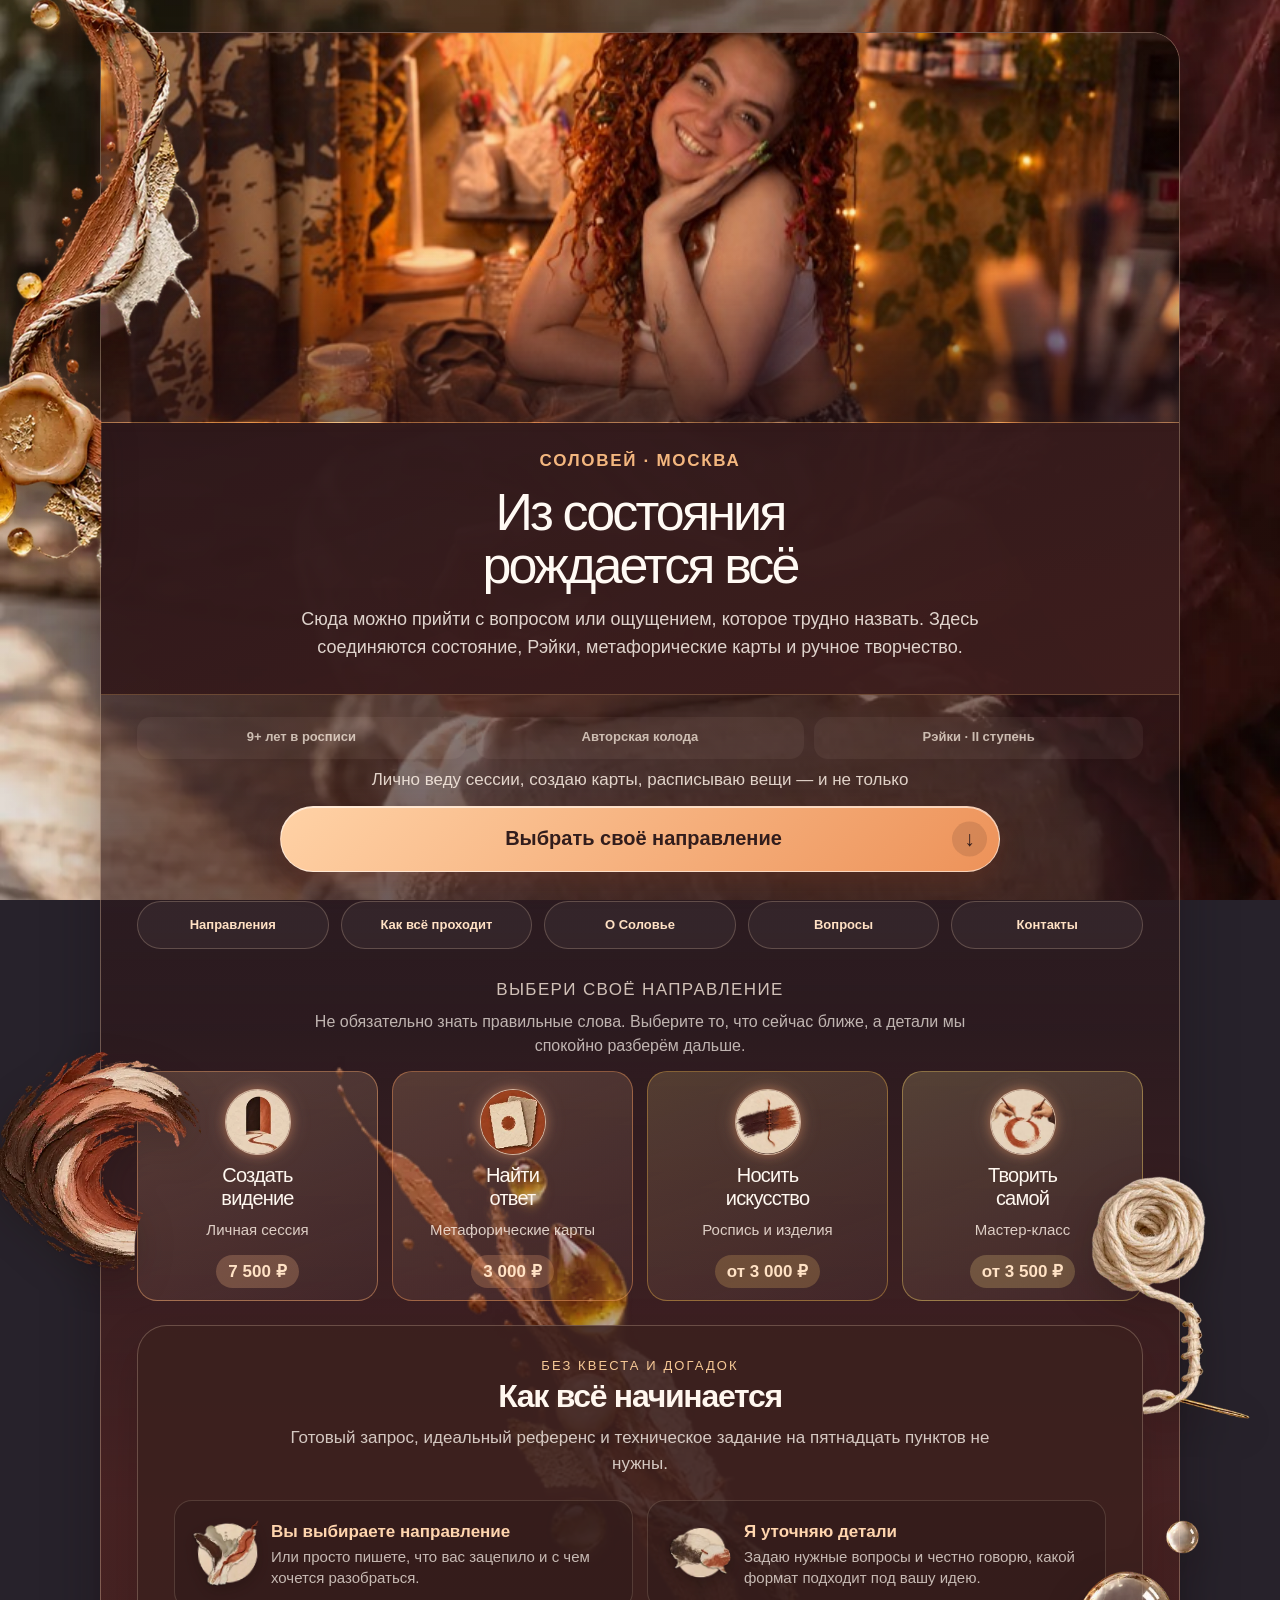
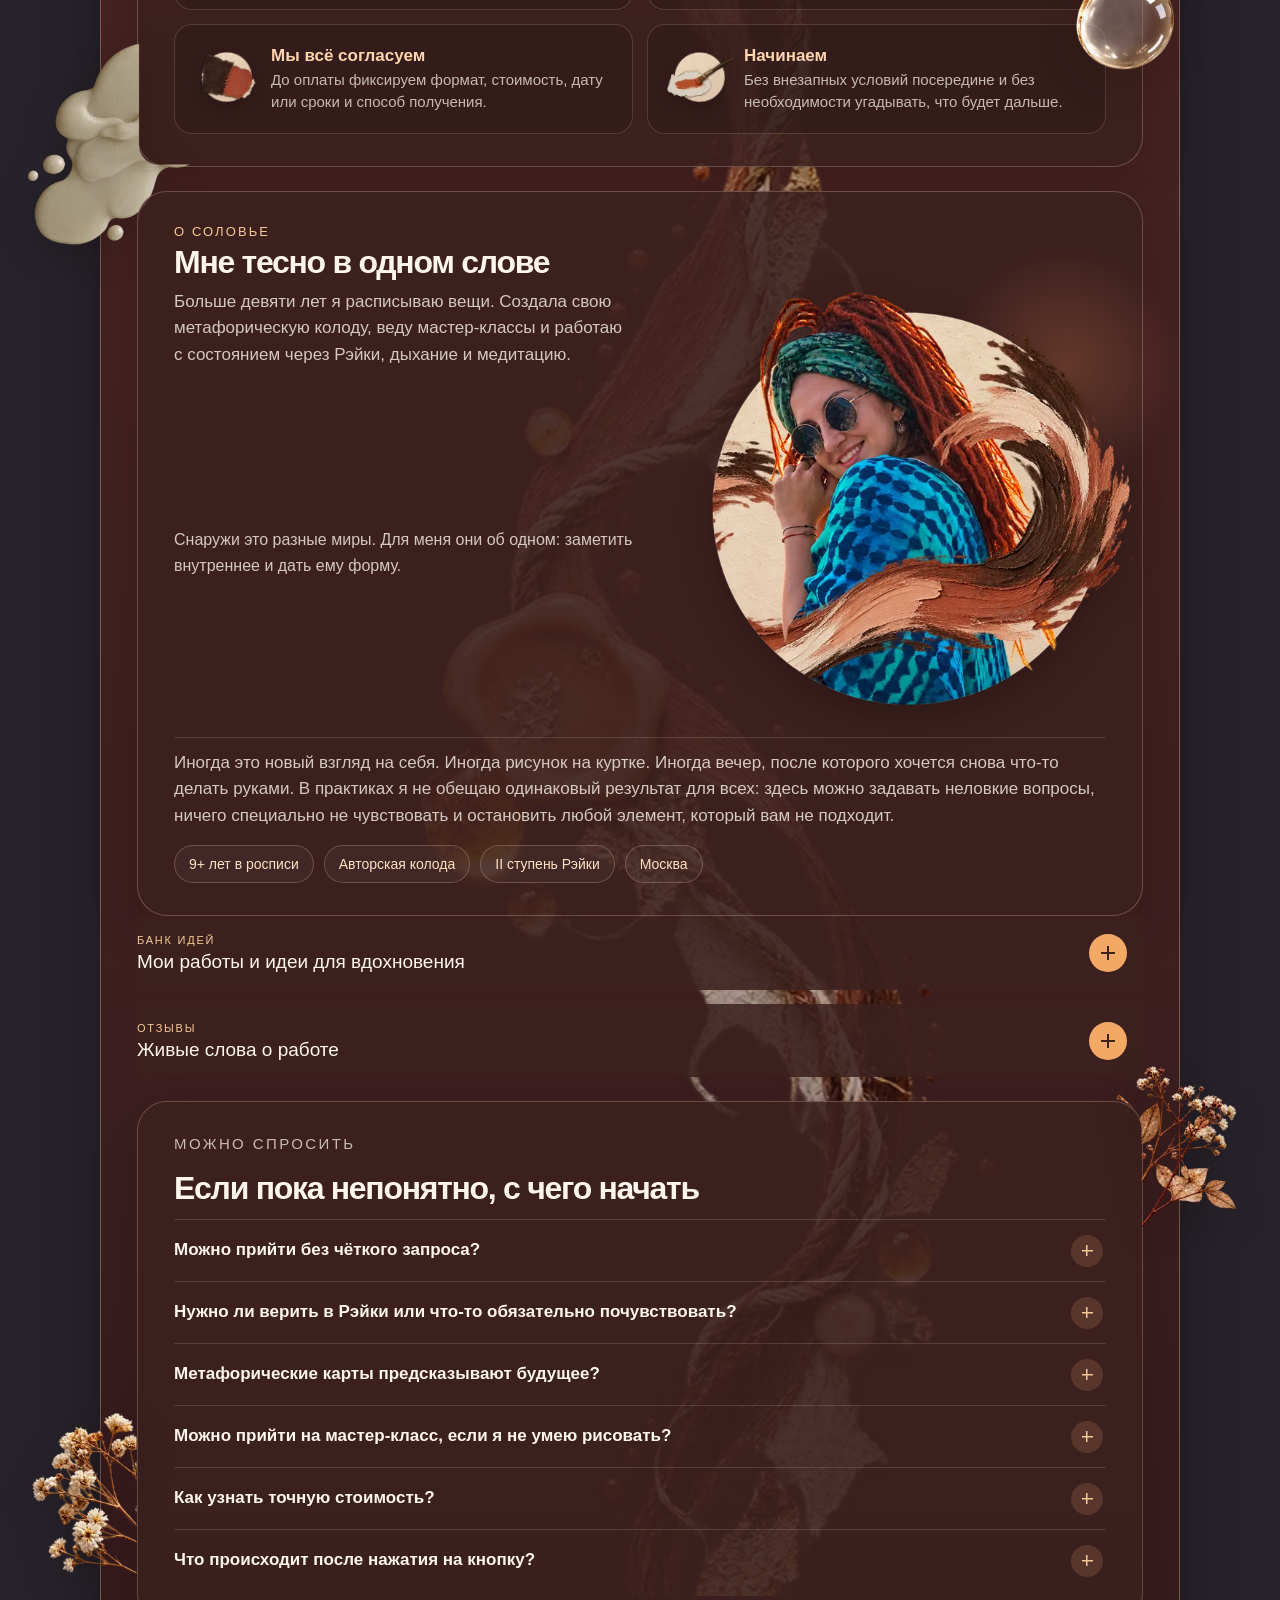
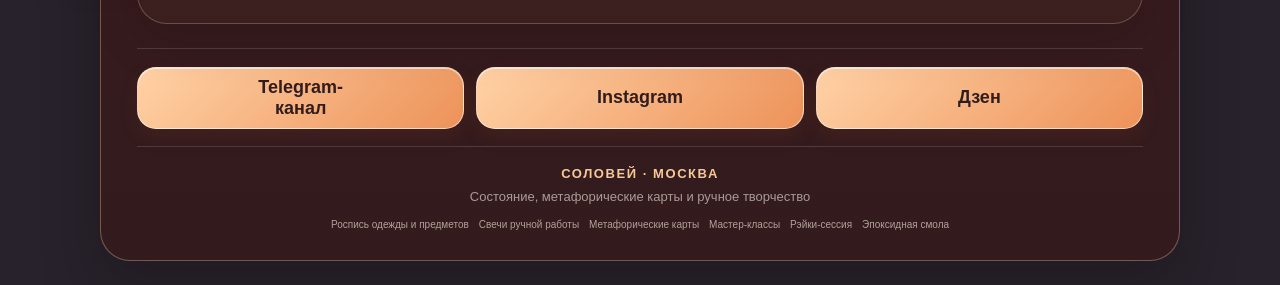
==== commit 5fc1383d: "Расширить десктопную версию и закрепить декор" ====
--- a/index.html
+++ b/index.html
@@ -13,7 +13,7 @@
   <meta property="og:type" content="website">
   <meta property="og:url" content="https://soloveyart.ru/">
   <meta property="og:image" content="https://soloveyart.ru/assets/brand/hero-studio-1200.jpg?v=20261006-edge-reset-1">
-  <link rel="preload" as="image" href="assets/brand/hero-studio-720.jpg?v=20261006-edge-reset-1" imagesrcset="assets/brand/hero-studio-720.jpg?v=20261006-edge-reset-1 720w, assets/brand/hero-studio-1200.jpg?v=20261006-edge-reset-1 1200w" imagesizes="(max-width: 639px) 100vw, 620px" fetchpriority="high">
+  <link rel="preload" as="image" href="assets/brand/hero-studio-720.jpg?v=20261006-edge-reset-1" imagesrcset="assets/brand/hero-studio-720.jpg?v=20261006-edge-reset-1 720w, assets/brand/hero-studio-1200.jpg?v=20261006-edge-reset-1 1200w" imagesizes="(max-width: 639px) 100vw, (max-width: 899px) 620px, 1080px" fetchpriority="high">
   <link rel="icon" type="image/png" sizes="64x64" href="assets/icons/solovey-logo-64.png?v=20261006-edge-reset-1">
   <link rel="apple-touch-icon" sizes="180x180" href="assets/icons/solovey-logo-180.png?v=20261006-edge-reset-1">
   <script type="application/ld+json">{"@context":"https://schema.org","@graph":[{"@type":"WebSite","@id":"https://soloveyart.ru/#website","url":"https://soloveyart.ru/","name":"SoloveyART","alternateName":["Соловей Арт","Solovey Art","Соловей кастом","Solovey Custom"],"inLanguage":"ru-RU"},{"@type":"Person","@id":"https://soloveyart.ru/#solovey","name":"Соловей","alternateName":["Анастасия Соловей","SoloveyART","Соловей Арт","Соловей кастом","Solovey Custom"],"url":"https://soloveyart.ru/","jobTitle":"Художница, автор метафорических карт, Рэйки-практик","sameAs":["https://t.me/solovey_custom","https://www.instagram.com/solovey.custom","https://dzen.ru/id/69e14e2dcc47293f9d9333e5"]}]}</script>
@@ -25,7 +25,7 @@
     main{width:min(100%,620px);margin:0 auto;padding:1px 0 22px}
     img{max-width:100%}
     @media(min-width:680px){main{padding:18px 0 36px}.p{margin-inline:0!important}}
-    @media(min-width:900px){html,body{background-size:140% auto!important;background-position:left top!important;background-attachment:fixed!important}}
+    @media(min-width:900px){html,body{background-size:140% auto!important;background-position:left top!important;background-attachment:fixed!important}main{width:calc(100% - 64px);max-width:1080px}}
     @media(prefers-reduced-motion:reduce){html{scroll-behavior:auto}}
   </style>
 
@@ -115,6 +115,42 @@
     a:focus-visible,summary:focus-visible{outline:3px solid #ffd2a6;outline-offset:3px}
     @media(min-width:560px){.s19hero .s19portrait{height:230px!important}.v2steps{grid-template-columns:1fr 1fr}.v2section{padding:24px 22px}.v2nav{grid-template-columns:repeat(5,minmax(0,1fr))}.v2aboutstage{grid-template-columns:minmax(0,1fr) 290px;grid-template-areas:"intro visual" "copy visual" "guard guard";gap:12px 22px}.v2aboutintro{margin-top:0}.v2aboutcopy{max-width:none}.v2aboutportrait{width:400px;right:-20px;bottom:auto;top:-20px;transform:none}.v2aboutvisual{min-height:330px;margin:0 -18px 0 0}.v2aboutguard{width:100%;margin-top:0}}
     @media(min-width:640px){.p{overflow:visible!important}.v2orn{display:block}.v2orn-hero{left:-287px;top:-35px;width:434px}.v2orn-paint{left:-150px;top:55px;width:260px}.v2orn-yarn{left:512px;right:auto;top:141px;width:286px}.v2orn-wax{left:-112px;top:151px;width:185px}.v2orn-bubbles{left:433px;right:auto;top:310px;bottom:auto;width:255px}.v2orn-flowers-left{left:-237px;bottom:42px;width:339px}.v2orn-flowers-right{left:406px;right:auto;top:-202px;width:290px}}
+    @media(min-width:900px){
+      .p{--xl:46px;--md:21px;--sm:17px;padding:32px 36px 27px}
+      .s19hero{margin:-32px -36px 22px;padding:0 36px 32px!important}
+      .s19hero .s19portrait{height:390px!important;margin:0 -36px 28px}
+      .s19heroimage{object-position:center 60%}
+      .s19hero .s19ey,.s19hero .s19title,.s19hero .s19lead{max-width:760px;margin-left:auto;margin-right:auto;text-align:center}
+      .s19hero .s19title{font-size:52px}
+      .s19hero .s19lead{font-size:18px;line-height:1.55}
+      .v2proof{grid-template-columns:repeat(3,minmax(0,1fr))!important;gap:10px!important}
+      .v2proof>span:last-child{grid-column:auto!important;min-height:42px!important}
+      .s19by{font-size:17px}
+      .s19cta{width:min(100%,720px);margin-left:auto;margin-right:auto;min-height:66px;font-size:20px!important}
+      .v2nav{gap:12px;margin:28px 0 27px}.v2nav a{min-height:48px;font-size:13px}
+      .v2directionlead{max-width:720px;font-size:16px}
+      .s19grid{grid-template-columns:repeat(4,minmax(0,1fr));gap:14px}
+      .s19card{height:230px!important;min-height:230px!important;padding-top:18px!important}
+      .s19ic,.s19ic img{width:64px!important;height:64px!important;min-height:64px!important}
+      .s19ct{font-size:20px;min-height:52px!important}.s19service{font-size:15px}.s19price{font-size:17px}
+      .v2section{margin-top:24px;padding:32px 36px;border-radius:30px}
+      .v2title{font-size:32px}.v2lead{font-size:17px}.v2ey{font-size:13px}
+      #how>.v2lead{max-width:720px}
+      .v2steps{grid-template-columns:repeat(2,minmax(0,1fr));gap:14px;margin-top:22px}
+      .v2step{min-height:108px;padding:20px 18px 20px 96px}.v2step:before{left:14px;top:14px;width:76px;height:76px}.v2step strong{font-size:17px}.v2step span{font-size:15px}
+      .v2aboutstage{grid-template-columns:minmax(0,1fr) 430px;gap:18px 42px}.v2aboutcopy{font-size:16px;line-height:1.62}.v2aboutvisual{min-height:430px}.v2aboutportrait{width:510px;right:-35px;top:-38px}
+      .v2facts{gap:10px}.v2facts span{padding:11px 14px;font-size:14px}
+      .v2faq summary{padding:19px 44px 19px 0;font-size:17px}.v2faq p{font-size:15px}.v2faq summary:after{right:3px;top:15px;width:32px;height:32px}
+      .s19social{gap:12px;margin-top:24px;padding-top:18px}.s19social a{min-height:62px;font-size:18px}
+      .v2footer{font-size:13px}
+      .v2orn-hero{left:-286px;right:auto;top:-33px;bottom:auto}
+      .v2orn-paint{left:-151px;right:auto;top:-23px;bottom:auto}
+      .v2orn-yarn{left:935px;right:auto;top:90px;bottom:auto}
+      .v2orn-wax{left:-132px;right:auto;top:317px;bottom:auto}
+      .v2orn-bubbles{left:881px;right:auto;top:165px;bottom:auto}
+      .v2orn-flowers-left{left:-237px;right:auto;top:273px;bottom:auto}
+      .v2orn-flowers-right{left:828px;right:auto;top:-202px;bottom:auto}
+    }
     @media(max-width:559px){.v2materialanchor:before{top:-210px;width:162%;background-size:92% auto}}
     @media(max-width:639px){html body{background:#3a2828!important}html body:before{display:none}.p{overflow:visible!important}.v2materialanchor:before{display:none}.v2orn{display:block;filter:none}.v2aboutportrait,.v2step:before{filter:none!important}.s19pbar{backdrop-filter:none!important;-webkit-backdrop-filter:none!important}.v2orn-hero{left:-179px;right:auto;top:-26px;bottom:auto;width:270px}.v2orn-paint{left:-104px;right:auto;top:-33px;bottom:auto;width:180px}.v2orn-yarn{left:auto!important;right:-135px!important;top:170px!important;bottom:auto!important;width:180px}.v2orn-wax{left:-81px;right:auto;top:180px;bottom:auto;width:135px}.v2orn-bubbles{left:215px;right:auto;top:565px;bottom:auto;width:170px}.v2orn-flowers-left{left:-126px;right:auto;top:378px;bottom:auto;width:180px}.v2orn-flowers-right{left:auto!important;right:-70px!important;top:-118px!important;bottom:auto!important;width:175px}}
     @media(max-width:359px){.v2nav a{font-size:10px}.v2aboutportrait{width:260px}.v2aboutcopy{font-size:13px}}
@@ -123,7 +159,7 @@
 <script>(()=>{try{const u=new URL(location.href);if(u.searchParams.has("v")){u.searchParams.delete("v");history.replaceState(null,"",u.pathname+(u.search?u.search:"")+u.hash)}}catch{}})();</script>
 </head>
 <body>
-  <main><style>.p{--xl:32px;--md:18px;--sm:16px;position:relative;overflow:hidden;margin:14px;padding:26px 18px 19px;border:1px solid rgba(255,220,185,.32);border-radius:30px;background:linear-gradient(180deg,rgba(35,20,24,.12) 0,rgba(46,24,27,.72) 29%,rgba(73,35,35,.96) 43%,rgba(52,27,29,.98) 100%);box-shadow:inset 0 1px rgba(255,255,255,.13),0 24px 55px rgba(24,13,18,.34);color:#fff9f2;font-family:-apple-system,BlinkMacSystemFont,'Segoe UI',Arial,sans-serif}.s19hero{position:relative;overflow:hidden;margin:-26px -18px 15px;padding:0 18px 21px;background:linear-gradient(160deg,rgba(35,19,24,.98),rgba(63,31,30,.95));border-bottom:1px solid rgba(244,174,105,.34)}.s19portrait{position:relative;height:138px;margin:0 -18px 20px;background:linear-gradient(180deg,rgba(31,18,25,.03) 48%,rgba(35,19,24,.92) 100%),url("assets/img/027830ee-ac8e-4bca-8090-dbf9de2b45ab.webp?v=20261006-edge-reset-1") center 35%/cover no-repeat;border-bottom:1px solid rgba(244,174,105,.48)}.s19portrait:before,.s19portrait:after{content:"";position:absolute;z-index:1;top:0;width:92px;height:100%;background:none;opacity:.82;filter:drop-shadow(0 1px 4px rgba(72,35,27,.24));pointer-events:none}.s19portrait:before{left:-13px}.s19portrait:after{right:-13px;transform:scaleX(-1)}.s19proof{position:relative;display:grid;grid-template-columns:1fr 1fr;gap:7px;margin:0 0 9px}.s19proof span{min-height:42px;padding:6px 8px;display:flex;align-items:center;justify-content:center;text-align:center;border:1px solid rgba(232,147,89,.38);border-radius:15px;background:rgba(255,236,216,.075);color:#fff3e5;font-size:var(--sm);line-height:1.12}.s19proof span:last-child{grid-column:1/-1;min-height:38px}.s19by{position:relative;margin:0 2px 14px;padding-left:0;text-align:center;font-size:var(--sm);line-height:1.35;color:rgba(255,243,232,.84)}.s19ey,.s19lead,.s19cta,.s19cap,.s19grid,.s19social{position:relative}.s19ey{text-align:center;margin-bottom:15px;font-size:var(--sm);font-weight:600;letter-spacing:.1em;color:#f4b77f}.s19title{position:relative;margin:0 0 14px;font-family:'Avenir Next','Arial Rounded MT Bold','Segoe UI',Arial,sans-serif;font-size:var(--xl);font-weight:500;line-height:1.02;letter-spacing:-.055em;color:#fffaf4}.s19lead{margin:0 0 19px;font-size:var(--sm);line-height:1.5;color:rgba(255,247,238,.84)}.s19cta{min-height:60px;padding:0 12px 0 19px;display:flex;align-items:center;justify-content:space-between;border:1px solid rgba(255,255,255,.56);border-radius:21px;background:linear-gradient(135deg,#ffd2a6,#ed9259);box-shadow:inset 0 1px rgba(255,255,255,.6),0 10px 26px rgba(126,54,27,.28);color:#321d1c!important;text-decoration:none!important;font-size:var(--md);font-weight:600}.s19arr{width:35px;height:35px;display:flex;align-items:center;justify-content:center;border-radius:50%;background:rgba(50,29,28,.13);font-size:var(--md)}.s19cap{margin:24px 0 12px;text-align:center;font-size:var(--sm);font-weight:500;letter-spacing:.08em;color:rgba(255,239,225,.78)}.s19grid{display:grid;grid-template-columns:repeat(2,minmax(0,1fr));gap:10px}.s19card{--a:#f1a66d;height:208px!important;min-height:208px!important;padding:14px 9px 12px!important;box-sizing:border-box!important;display:flex!important;flex-direction:column!important;align-items:center!important;justify-content:flex-start!important;position:relative!important;text-align:center;border:1px solid color-mix(in srgb,var(--a) 48%,transparent);border-radius:20px;background:linear-gradient(160deg,color-mix(in srgb,var(--a) 15%,rgba(255,255,255,.07)),rgba(255,255,255,.035));color:#fff8f0!important;text-decoration:none!important}.c2{--a:#e89359}.c3{--a:#d6a044}.c4{--a:#e0bc61}.s19ic{width:54px!important;height:54px!important;min-height:54px!important;display:flex!important;align-items:center;justify-content:center;justify-self:center;border-radius:50%;overflow:hidden;transform:none;box-shadow:0 0 0 1px rgba(255,230,207,.68),0 0 11px rgba(232,139,87,.52),0 0 22px rgba(255,214,181,.22)}.s19ic img{width:54px;height:54px;max-width:none;display:block;object-fit:cover;border-radius:50%;transform:scale(1.18);transform-origin:center}.s19card[href="#session"] .s19ic img,.s19card[href="#cards"] .s19ic img{transform:scale(1.35) translateY(1.5px)}.s19ct{min-height:46px!important;margin-top:7px!important;display:flex!important;align-items:center;justify-content:center;font-family:'Avenir Next','Arial Rounded MT Bold','Segoe UI',Arial,sans-serif;font-size:var(--md);font-weight:500;line-height:1.14;letter-spacing:-.04em}.s19bottom{position:absolute!important;left:8px;right:8px;bottom:12px;height:72px;display:flex!important;flex-direction:column!important;align-items:center!important;justify-content:space-between!important;box-sizing:border-box}.s19service{height:27px;display:flex!important;align-items:center!important;justify-content:center!important;font-size:var(--sm);line-height:1.15;color:rgba(255,242,230,.82);text-align:center}.s19price{position:static!important;transform:none!important;height:33px;padding:0 12px;box-sizing:border-box;line-height:1;display:inline-flex!important;align-items:center!important;justify-content:center!important;border-radius:17px;background:color-mix(in srgb,var(--a) 22%,rgba(255,255,255,.05));font-size:var(--sm);font-weight:650;white-space:nowrap;color:#ffe2c5}.s19social{margin-top:17px;padding-top:13px;border-top:1px solid rgba(255,255,255,.14);display:grid;grid-template-columns:repeat(3,minmax(0,1fr));gap:7px}.s19social a{min-height:54px;display:flex;align-items:center;justify-content:center;border:1px solid rgba(255,255,255,.56);border-radius:19px;background:linear-gradient(135deg,#ffd2a6,#ed9259);box-shadow:inset 0 1px rgba(255,255,255,.6),0 8px 18px rgba(126,54,27,.20);color:#321d1c!important;font-weight:600;text-align:center;line-height:1.12;text-decoration:none!important;font-size:var(--sm)}.s19card{height:169px;padding-left:7px;padding-right:7px}}
+<main><style>.p{--xl:32px;--md:18px;--sm:16px;position:relative;overflow:hidden;margin:14px;padding:26px 18px 19px;border:1px solid rgba(255,220,185,.32);border-radius:30px;background:linear-gradient(180deg,rgba(35,20,24,.12) 0,rgba(46,24,27,.72) 29%,rgba(73,35,35,.96) 43%,rgba(52,27,29,.98) 100%);box-shadow:inset 0 1px rgba(255,255,255,.13),0 24px 55px rgba(24,13,18,.34);color:#fff9f2;font-family:-apple-system,BlinkMacSystemFont,'Segoe UI',Arial,sans-serif}.s19hero{position:relative;overflow:hidden;margin:-26px -18px 15px;padding:0 18px 21px;background:linear-gradient(160deg,rgba(35,19,24,.98),rgba(63,31,30,.95));border-bottom:1px solid rgba(244,174,105,.34)}.s19portrait{position:relative;height:138px;margin:0 -18px 20px;background:linear-gradient(180deg,rgba(31,18,25,.03) 48%,rgba(35,19,24,.92) 100%),url("assets/img/027830ee-ac8e-4bca-8090-dbf9de2b45ab.webp?v=20261006-edge-reset-1") center 35%/cover no-repeat;border-bottom:1px solid rgba(244,174,105,.48)}.s19portrait:before,.s19portrait:after{content:"";position:absolute;z-index:1;top:0;width:92px;height:100%;background:none;opacity:.82;filter:drop-shadow(0 1px 4px rgba(72,35,27,.24));pointer-events:none}.s19portrait:before{left:-13px}.s19portrait:after{right:-13px;transform:scaleX(-1)}.s19proof{position:relative;display:grid;grid-template-columns:1fr 1fr;gap:7px;margin:0 0 9px}.s19proof span{min-height:42px;padding:6px 8px;display:flex;align-items:center;justify-content:center;text-align:center;border:1px solid rgba(232,147,89,.38);border-radius:15px;background:rgba(255,236,216,.075);color:#fff3e5;font-size:var(--sm);line-height:1.12}.s19proof span:last-child{grid-column:1/-1;min-height:38px}.s19by{position:relative;margin:0 2px 14px;padding-left:0;text-align:center;font-size:var(--sm);line-height:1.35;color:rgba(255,243,232,.84)}.s19ey,.s19lead,.s19cta,.s19cap,.s19grid,.s19social{position:relative}.s19ey{text-align:center;margin-bottom:15px;font-size:var(--sm);font-weight:600;letter-spacing:.1em;color:#f4b77f}.s19title{position:relative;margin:0 0 14px;font-family:'Avenir Next','Arial Rounded MT Bold','Segoe UI',Arial,sans-serif;font-size:var(--xl);font-weight:500;line-height:1.02;letter-spacing:-.055em;color:#fffaf4}.s19lead{margin:0 0 19px;font-size:var(--sm);line-height:1.5;color:rgba(255,247,238,.84)}.s19cta{min-height:60px;padding:0 12px 0 19px;display:flex;align-items:center;justify-content:space-between;border:1px solid rgba(255,255,255,.56);border-radius:21px;background:linear-gradient(135deg,#ffd2a6,#ed9259);box-shadow:inset 0 1px rgba(255,255,255,.6),0 10px 26px rgba(126,54,27,.28);color:#321d1c!important;text-decoration:none!important;font-size:var(--md);font-weight:600}.s19arr{width:35px;height:35px;display:flex;align-items:center;justify-content:center;border-radius:50%;background:rgba(50,29,28,.13);font-size:var(--md)}.s19cap{margin:24px 0 12px;text-align:center;font-size:var(--sm);font-weight:500;letter-spacing:.08em;color:rgba(255,239,225,.78)}.s19grid{display:grid;grid-template-columns:repeat(2,minmax(0,1fr));gap:10px}.s19card{--a:#f1a66d;height:208px!important;min-height:208px!important;padding:14px 9px 12px!important;box-sizing:border-box!important;display:flex!important;flex-direction:column!important;align-items:center!important;justify-content:flex-start!important;position:relative!important;text-align:center;border:1px solid color-mix(in srgb,var(--a) 48%,transparent);border-radius:20px;background:linear-gradient(160deg,color-mix(in srgb,var(--a) 15%,rgba(255,255,255,.07)),rgba(255,255,255,.035));color:#fff8f0!important;text-decoration:none!important}.c2{--a:#e89359}.c3{--a:#d6a044}.c4{--a:#e0bc61}.s19ic{width:54px!important;height:54px!important;min-height:54px!important;display:flex!important;align-items:center;justify-content:center;justify-self:center;border-radius:50%;overflow:hidden;transform:none;box-shadow:0 0 0 1px rgba(255,230,207,.68),0 0 11px rgba(232,139,87,.52),0 0 22px rgba(255,214,181,.22)}.s19ic img{width:54px;height:54px;max-width:none;display:block;object-fit:cover;border-radius:50%;transform:scale(1.18);transform-origin:center}.s19card[href="#session"] .s19ic img,.s19card[href="#cards"] .s19ic img{transform:scale(1.35) translateY(1.5px)}.s19ct{min-height:46px!important;margin-top:7px!important;display:flex!important;align-items:center;justify-content:center;font-family:'Avenir Next','Arial Rounded MT Bold','Segoe UI',Arial,sans-serif;font-size:var(--md);font-weight:500;line-height:1.14;letter-spacing:-.04em}.s19bottom{position:absolute!important;left:8px;right:8px;bottom:12px;height:72px;display:flex!important;flex-direction:column!important;align-items:center!important;justify-content:space-between!important;box-sizing:border-box}.s19service{height:27px;display:flex!important;align-items:center!important;justify-content:center!important;font-size:var(--sm);line-height:1.15;color:rgba(255,242,230,.82);text-align:center}.s19price{position:static!important;transform:none!important;height:33px;padding:0 12px;box-sizing:border-box;line-height:1;display:inline-flex!important;align-items:center!important;justify-content:center!important;border-radius:17px;background:color-mix(in srgb,var(--a) 22%,rgba(255,255,255,.05));font-size:var(--sm);font-weight:650;white-space:nowrap;color:#ffe2c5}.s19social{margin-top:17px;padding-top:13px;border-top:1px solid rgba(255,255,255,.14);display:grid;grid-template-columns:repeat(3,minmax(0,1fr));gap:7px}.s19social a{min-height:54px;display:flex;align-items:center;justify-content:center;border:1px solid rgba(255,255,255,.56);border-radius:19px;background:linear-gradient(135deg,#ffd2a6,#ed9259);box-shadow:inset 0 1px rgba(255,255,255,.6),0 8px 18px rgba(126,54,27,.20);color:#321d1c!important;font-weight:600;text-align:center;line-height:1.12;text-decoration:none!important;font-size:var(--sm)}.s19card{height:169px;padding-left:7px;padding-right:7px}}
 .s19bank{margin:18px 0 0;border:1px solid rgba(255,224,197,.24);border-radius:26px;background:rgba(69,40,31,.86);overflow:hidden;box-shadow:0 18px 46px rgba(29,13,8,.18)}
 .s19bank summary{list-style:none;cursor:pointer;padding:18px 16px 17px 0;display:flex;align-items:flex-start;justify-content:space-between;gap:14px}
 .s19bank summary::-webkit-details-marker{display:none}
@@ -207,13 +243,56 @@
   <details><summary>Как узнать точную стоимость?</summary><p>У сессии и колоды цена фиксированная. Для индивидуального изделия и некоторых форматов мастер-класса точная стоимость зависит от материалов, вещи и задачи. Я называю её после обсуждения и до начала работы.</p></details>
   <details><summary>Что происходит после нажатия на кнопку?</summary><p>Откроется Telegram с уже подготовленным сообщением. Вы отправляете его, а дальше мы спокойно уточняем запрос, формат и все условия. Покупка сама по себе не оформится.</p></details>
 </section>
-<div class="s19social" id="contacts"><a href="https://t.me/solovey_custom">Telegram-<br>канал</a><a href="https://www.instagram.com/solovey.custom">Instagram</a><a href="https://dzen.ru/id/69e14e2dcc47293f9d9333e5">Дзен</a></div>
+<div class="s19social" id="contacts"><a href="https://t.me/solovey_custom">Telegram-<br>канал</a><a href="https://www.instagram.com/solovey.custom">Instagram</a><a href="dzen/">Дзен</a></div>
 <footer class="v2footer"><strong>СОЛОВЕЙ · МОСКВА</strong><span>Состояние, метафорические карты и ручное творчество</span><nav class="v2seolinks" aria-label="Направления Соловья"><a href="rospis-odezhdy-na-zakaz/">Роспись одежды и предметов</a><a href="svechi-ruchnoy-raboty-na-zakaz/">Свечи ручной работы</a><a href="metaforicheskie-karty/">Метафорические карты</a><a href="master-klass-rospis-odezhdy/">Мастер-классы</a><a href="reiki-sessiya/">Рэйки-сессия</a><a href="izdeliya-iz-epoksidnoy-smoly/">Эпоксидная смола</a></nav></footer>
 <div id="session" class="s19page" role="dialog" aria-modal="true" aria-label="Личная сессия" tabindex="-1"><div class="s19pagein"><div class="s19pbar"><span class="s19pbrand">СОЛОВЕЙ · МОСКВА</span><a class="s19pclose" href="#" aria-label="Закрыть">×</a></div><div class="s19phead"><div class="s19pkicker">ЛИЧНАЯ СЕССИЯ</div><h2 class="s19ptitle">Создать новое видение</h2><p class="s19plead">Не искать, чего не хватает, а определить состояние, из которого хочется жить и действовать.</p></div><div class="s19pchips"><span>Около 3 часов</span><span>Студия в Москве</span><span>7 500 ₽</span></div><div class="s19pgallery s19pone"><img loading="lazy" decoding="async" src="[data-uri]" data-src="assets/img/4b5457c2-fd0b-4af3-9b4b-ba9846b40113.webp?v=20261006-edge-reset-1" alt="Личная сессия"></div><div class="s19pcontent"><div class="s19pbox"><h3>Как проходит</h3><ul><li>Разговор и формулировка желаемого состояния</li><li>Дыхательная практика и внимание к телу</li><li>Персональная медитация под ваш запрос</li><li>Сеанс Рэйки и спокойное возвращение</li></ul></div><div class="s19pbox"><h3>Карты до и после</h3><p>В начале и в конце мы обращаемся к метафорическим картам, чтобы заметить изменение восприятия и состояния.</p></div><div class="s19pbox"><h3>Бережные границы</h3><p>Перед практикой я обязательно уточняю согласие на прикосновения. Сессию можно провести без них.</p></div><div class="s19pbox"><h3>Формат</h3><p>Личная встреча в студии. После сообщения мы согласуем запрос, дату и пространство.</p></div><div class="s19pbox"><h3>Можно без чёткого запроса</h3><p>Достаточно ощущения, что хочется что-то увидеть яснее или вернуться в более подходящее состояние. Формулировку мы ищем вместе в начале встречи.</p></div><div class="s19pbox"><h3>После сообщения</h3><p>Коротко обсудим ваш запрос, выберем дату и согласуем пространство. До встречи вы будете знать формат, стоимость и все важные детали.</p></div><div class="s19pnote">Духовная и релаксационная практика не заменяет медицинскую или психологическую помощь.</div></div><div class="s19paction"><a class="s19pcta" href="https://t.me/ASOLOVEYART?text=%D0%97%D0%B4%D1%80%D0%B0%D0%B2%D1%81%D1%82%D0%B2%D1%83%D0%B9%D1%82%D0%B5!%20%D0%A5%D0%BE%D1%87%D1%83%20%D0%B7%D0%B0%D0%BF%D0%B8%D1%81%D0%B0%D1%82%D1%8C%D1%81%D1%8F%20%D0%BD%D0%B0%20%D0%BB%D0%B8%D1%87%D0%BD%D1%83%D1%8E%20%D1%81%D0%B5%D1%81%D1%81%D0%B8%D1%8E."><span>Написать Соловью</span><span class="s19pprice">7 500 ₽ ↗</span></a></div><a class="s19pback" href="#">Вернуться на главную</a></div></div>
 <div id="cards" class="s19page" role="dialog" aria-modal="true" aria-label="Метафорические карты" tabindex="-1"><div class="s19pagein"><div class="s19pbar"><span class="s19pbrand">СОЛОВЕЙ · АВТОРСКАЯ КОЛОДА</span><a class="s19pclose" href="#" aria-label="Закрыть">×</a></div><div class="s19phead"><div class="s19pkicker">МЕТАФОРИЧЕСКИЕ КАРТЫ</div><h2 class="s19ptitle">Я выбираю свет</h2><p class="s19plead">Образы и фразы для диалога с собой — без гадания и готовых трактовок.</p></div><div class="s19pchips"><span>40 карт</span><span>Авторские изображения</span><span>3 000 ₽</span></div><div class="s19pgallery"><img loading="lazy" decoding="async" src="[data-uri]" data-src="assets/img/cards-deck.webp?v=20261006-edge-reset-1" alt="Колода «Я выбираю свет»"><img loading="lazy" decoding="async" src="[data-uri]" data-src="assets/img/cards-box.webp?v=20261006-edge-reset-1" alt="Карты и коробка"><img loading="lazy" decoding="async" src="[data-uri]" data-src="assets/img/cards-practice.webp?v=20261006-edge-reset-1" alt="Практика работы с картами"></div><div class="s19pcontent"><div class="s19pbox"><h3>Как работают карты</h3><p>Они помогают заметить собственные ассоциации, чувства и вопросы, увидеть ситуацию под другим углом или вернуться к нужному состоянию.</p></div><div class="s19pbox"><h3>Что внутри</h3><ul><li>40 метафорических карт</li><li>Аффирмация или короткая фраза на обороте</li><li>Вкладыш с вариантами работы</li><li>QR-код для скачивания изображений</li></ul></div><div class="s19pbox"><h3>Для кого</h3><p>Для личной практики, а также для коучей, психологов и практиков. Главным остаётся то, что видите и чувствуете именно вы.</p></div><div class="s19pbox"><h3>Это не Таро</h3><p>Карты не предсказывают будущее и не трактуют вашу жизнь за вас. Значение рождается из того, что замечаете именно вы.</p></div><div class="s19pbox"><h3>Получение</h3><p>В Москве или с доставкой по России. Перед оплатой я подтверждаю наличие и способ получения. Стоимость доставки согласовывается отдельно.</p></div><div class="s19pbox"><h3>После сообщения</h3><p>Я отвечу по наличию, уточню город и предложу удобный способ получения. После согласования всех деталей можно переходить к оплате.</p></div></div><div class="s19paction"><a class="s19pcta" href="https://t.me/ASOLOVEYART?text=%D0%97%D0%B4%D1%80%D0%B0%D0%B2%D1%81%D1%82%D0%B2%D1%83%D0%B9%D1%82%D0%B5!%20%D0%A5%D0%BE%D1%87%D1%83%20%D0%BF%D1%80%D0%B8%D0%BE%D0%B1%D1%80%D0%B5%D1%81%D1%82%D0%B8%20%D0%BC%D0%B5%D1%82%D0%B0%D1%84%D0%BE%D1%80%D0%B8%D1%87%D0%B5%D1%81%D0%BA%D0%B8%D0%B5%20%D0%BA%D0%B0%D1%80%D1%82%D1%8B%20%C2%AB%D0%AF%20%D0%B2%D1%8B%D0%B1%D0%B8%D1%80%D0%B0%D1%8E%20%D1%81%D0%B2%D0%B5%D1%82%C2%BB."><span>Заказать колоду</span><span class="s19pprice">3 000 ₽ ↗</span></a></div><a class="s19pback" href="#">Вернуться на главную</a></div></div>
 <div id="art" class="s19page" role="dialog" aria-modal="true" aria-label="Роспись и изделия" tabindex="-1"><div class="s19pagein"><div class="s19pbar"><span class="s19pbrand">СОЛОВЕЙ · РУЧНАЯ РАБОТА</span><a class="s19pclose" href="#" aria-label="Закрыть">×</a></div><div class="s19phead"><div class="s19pkicker">РОСПИСЬ И ИЗДЕЛИЯ</div><h2 class="s19ptitle">Носить искусство</h2><p class="s19plead">Выбираем, что хочется создать: расписанную вещь, свечу или изделие из эпоксидной смолы — и какое желание, настроение или историю оно будет нести.</p></div><div class="s19pchips"><span>Свечи и изделия от 3 000 ₽</span><span>Роспись от 5 000 ₽</span><span>Индивидуальная идея</span></div><div class="s19pgallery"><img loading="lazy" decoding="async" src="[data-uri]" data-src="assets/img/art-handmade.webp?v=20261006-edge-reset-1" alt="Изделие ручной работы"><img loading="lazy" decoding="async" src="[data-uri]" data-src="assets/img/art-candle-natural.webp?v=20261006-edge-reset-1" alt="Свеча с природными элементами"><img loading="lazy" decoding="async" src="[data-uri]" data-src="assets/img/art-candle-author.webp?v=20261006-edge-reset-1" alt="Авторская свеча"><img loading="lazy" decoding="async" src="[data-uri]" data-src="assets/img/art-solovey-working.webp?v=20261006-edge-reset-1" alt="Соловей за работой"><img loading="lazy" decoding="async" src="[data-uri]" data-src="assets/img/art-clothing-painting.webp?v=20261006-edge-reset-1" alt="Роспись одежды"></div><div class="s19pcontent"><div class="s19pbox"><h3>С чего начинаем</h3><p>Сначала выбираем изделие и желание: что оно должно напоминать, какое настроение нести и для кого создаётся. Можно прийти с референсом, историей, ощущением или необычной идеей.</p></div><div class="s19pbox"><h3>Выбираем направление</h3><ul><li>Роспись одежды, обуви, аксессуаров или предметов</li><li>Свеча ручной работы</li><li>Изделие из эпоксидной смолы</li></ul></div><div class="s19pbox"><h3>Как рождается работа</h3><p>Для росписи мы согласуем эскиз и расположение рисунка. Для свечи или смолы — форму, цвет, наполнение и детали. Материал подбирается под вашу задумку.</p></div><div class="s19pbox"><h3>Стоимость</h3><p>Здесь разные по материалам и объёму работы, поэтому одна общая цена только запутает.</p><div class="v2prices"><div class="v2priceitem"><span>Свечи и изделия</span><strong>от 3 000 ₽</strong></div><div class="v2priceitem"><span>Ручная роспись</span><strong>от 5 000 ₽</strong></div></div></div><div class="s19pbox"><h3>Перед началом</h3><p>После обсуждения я обозначаю возможности материала, сроки и точную стоимость. Работа создаётся под конкретного человека, пространство или историю.</p></div><div class="s19pbox"><h3>Как сделать заказ</h3><p>Можно прислать референс или описать человека, чувство, историю и даже одну странную идею. Я задам вопросы, предложу направление и до начала работы согласую материал, детали, срок и стоимость.</p></div><div class="s19pbox"><h3>Получение</h3><p>Способ передачи готовой работы или доставки мы обсуждаем заранее вместе с остальными условиями заказа.</p></div></div><div class="s19paction"><a class="s19pcta" href="https://t.me/ASOLOVEYART?text=%D0%97%D0%B4%D1%80%D0%B0%D0%B2%D1%81%D1%82%D0%B2%D1%83%D0%B9%D1%82%D0%B5!%20%D0%A5%D0%BE%D1%87%D1%83%20%D0%BE%D0%B1%D1%81%D1%83%D0%B4%D0%B8%D1%82%D1%8C%20%D1%80%D0%BE%D1%81%D0%BF%D0%B8%D1%81%D1%8C%20%D0%B8%D0%BB%D0%B8%20%D0%B8%D0%B7%D0%B4%D0%B5%D0%BB%D0%B8%D0%B5%20%D0%BD%D0%B0%20%D0%B7%D0%B0%D0%BA%D0%B0%D0%B7."><span>Обсудить идею</span><span class="s19pprice">от 3 000 ₽ ↗</span></a></div><a class="s19pback" href="#">Вернуться на главную</a></div></div>
 <div id="master" class="s19page" role="dialog" aria-modal="true" aria-label="Мастер-класс" tabindex="-1"><div class="s19pagein"><div class="s19pbar"><span class="s19pbrand">СОЛОВЕЙ · МАСТЕР-КЛАСС</span><a class="s19pclose" href="#" aria-label="Закрыть">×</a></div><div class="s19phead"><div class="s19pkicker">РОСПИСЬ ОДЕЖДЫ</div><h2 class="s19ptitle">Творить самой</h2><p class="s19plead">Создайте вещь со своим характером — даже если кажется, что вы совсем не умеете рисовать.</p></div><div class="s19pchips"><span>1–3 часа</span><span>Москва</span><span>от 3 500 ₽</span></div><div class="s19pgallery"><img loading="lazy" decoding="async" src="[data-uri]" data-src="assets/img/master-help.webp?v=20261006-edge-reset-1" alt="Помощь участнице мастер-класса"><img loading="lazy" decoding="async" src="[data-uri]" data-src="assets/img/master-materials.webp?v=20261006-edge-reset-1" alt="Материалы и эскизы"><img loading="lazy" decoding="async" src="[data-uri]" data-src="assets/img/master-group.webp?v=20261006-edge-reset-1" alt="Групповой мастер-класс"><img loading="lazy" decoding="async" src="[data-uri]" data-src="assets/img/master-solovey-help.webp?v=20261006-edge-reset-1" alt="Соловей помогает участницам"></div><div class="s19pcontent"><div class="s19pbox"><h3>Получится у каждого</h3><p>Я подготовлю понятный путь, помогу выбрать или доработать эскиз и буду рядом на каждом этапе.</p></div><div class="s19pbox"><h3>Что будем делать</h3><ul><li>Выберем идею</li><li>Перенесём рисунок на вещь</li><li>Распишем его красками по ткани</li><li>Разберём закрепление и уход</li></ul></div><div class="s19pbox"><h3>Можно прийти со своей вещью</h3><p>Главное — заранее обсудить её со мной. Для хлопка, денима, кожи и других тканей нужны разные материалы и подготовка, поэтому я сначала посмотрю вещь и подскажу, подойдёт ли она. Если своей вещи нет, можно выбрать шоппер у меня.</p></div><div class="s19pbox"><h3>Форматы</h3><p>Групповой — от 3 500 ₽ с человека. Индивидуальный — от 6 500 ₽. Детали зависят от вещи и формата.</p></div><div class="s19pbox"><h3>Если я совсем не умею?</h3><p>Так тоже можно. Я помогу выбрать идею, подготовить понятный путь и пройти его шаг за шагом. Одинаковые работы и одинаковый темп здесь не требуются.</p></div><div class="s19pbox"><h3>Повод собраться</h3><p>Мастер-класс подойдёт для дня рождения, девичника, встречи с друзьями или дня, когда душа просто хочет творить. Это не только занятие, но и совместное воспоминание — с готовой вещью в финале.</p></div><div class="s19pbox"><h3>После сообщения</h3><p>Мы уточним индивидуальный или групповой формат, вещь, дату и стоимость. Все детали будут согласованы до записи.</p></div></div><div class="s19paction"><a class="s19pcta" href="https://t.me/ASOLOVEYART?text=%D0%97%D0%B4%D1%80%D0%B0%D0%B2%D1%81%D1%82%D0%B2%D1%83%D0%B9%D1%82%D0%B5!%20%D0%A5%D0%BE%D1%87%D1%83%20%D0%B7%D0%B0%D0%BF%D0%B8%D1%81%D0%B0%D1%82%D1%8C%D1%81%D1%8F%20%D0%BD%D0%B0%20%D0%BC%D0%B0%D1%81%D1%82%D0%B5%D1%80-%D0%BA%D0%BB%D0%B0%D1%81%D1%81%20%D0%BF%D0%BE%20%D1%80%D0%BE%D1%81%D0%BF%D0%B8%D1%81%D0%B8."><span>Записаться на мастер-класс</span><span class="s19pprice">от 3 500 ₽ ↗</span></a></div><a class="s19pback" href="#">Вернуться на главную</a></div></div></section><style id="s19hero-decor">html,body{min-height:100%;background-color:#27222B!important;background-image:url("assets/img/027830ee-ac8e-4bca-8090-dbf9de2b45ab.webp?v=20261006-edge-reset-1")!important;background-position:center top!important;background-size:cover!important;background-repeat:no-repeat!important}.s19portrait:before{content:"";position:absolute;inset:0!important;z-index:1;width:auto!important;height:auto!important;background-image:url("assets/icons/icon-5.webp?v=20261006-edge-reset-1")!important;background-position:center!important;background-size:100% 100%!important;background-repeat:no-repeat!important;opacity:.92;filter:drop-shadow(0 1px 4px rgba(72,35,27,.24));pointer-events:none;transform:none!important}.s19portrait:after{display:none!important}</style><script id="s19loader">(()=>{const load=image=>{if(image.dataset.src){image.src=image.dataset.src;image.removeAttribute("data-src")}},observer="IntersectionObserver" in window?new IntersectionObserver(entries=>entries.forEach(entry=>{if(entry.isIntersecting){load(entry.target);observer.unobserve(entry.target)}}),{rootMargin:"260px"}):null,watch=root=>root.querySelectorAll("img[data-src]").forEach(image=>observer?observer.observe(image):load(image));document.querySelectorAll("details").forEach(details=>details.addEventListener("toggle",()=>{if(details.open)watch(details)}));const openPage=()=>{if(location.hash){const page=document.querySelector(location.hash);if(page)watch(page)}};addEventListener("hashchange",openPage);openPage();document.querySelectorAll("img[data-src]").forEach(image=>{if(!image.closest("details,.s19page")){observer?observer.observe(image):load(image)}})})();</script></main>
   <style id="final-layout-fixes">.s19title,.s19lead{width:100%;text-align:center!important}.s19social{display:grid!important;grid-template-columns:repeat(3,minmax(0,1fr))!important}.s19social>a{display:flex!important;visibility:visible!important;opacity:1!important}.v2seolinks{display:flex;flex-wrap:wrap;justify-content:center;gap:5px 10px;margin-top:11px}.v2seolinks a{color:rgba(255,243,229,.62)!important;text-decoration:none!important;font-size:10px;line-height:1.3}.v2seolinks a:hover,.v2seolinks a:focus-visible{color:#ffd5ae!important;text-decoration:underline!important}@media(min-width:900px){html,html body{background-size:140% auto!important;background-position:left top!important;background-attachment:fixed!important}}</style>
+  <style id="desktop-layout-preview">
+    @media(min-width:900px){
+      .p{--xl:46px;--md:21px;--sm:17px;padding:32px 36px 27px}
+      .s19hero{margin:-32px -36px 22px;padding:0 36px 32px!important}
+      .s19hero .s19portrait{height:390px!important;margin:0 -36px 28px}
+      .s19heroimage{object-position:center 60%}
+      .s19hero .s19ey,.s19hero .s19title,.s19hero .s19lead{max-width:760px;margin-left:auto;margin-right:auto;text-align:center}
+      .s19hero .s19title{font-size:52px}.s19hero .s19lead{font-size:18px;line-height:1.55}
+      .v2proof{grid-template-columns:repeat(3,minmax(0,1fr))!important;gap:10px!important}
+      .v2proof>span:last-child{grid-column:auto!important;min-height:42px!important}
+      .s19by{font-size:17px}
+      .s19cta{width:min(100%,720px);margin-left:auto;margin-right:auto;min-height:66px;font-size:20px!important}
+      .v2nav{gap:12px;margin:28px 0 27px}.v2nav a{min-height:48px;font-size:13px}
+      .v2directionlead{max-width:720px;font-size:16px}
+      .s19grid{grid-template-columns:repeat(4,minmax(0,1fr));gap:14px}
+      .s19card{height:230px!important;min-height:230px!important;padding-top:18px!important}
+      .s19ic,.s19ic img{width:64px!important;height:64px!important;min-height:64px!important}
+      .s19ct{font-size:20px;min-height:52px!important}.s19service{font-size:15px}.s19price{font-size:17px}
+      .v2section{margin-top:24px;padding:32px 36px;border-radius:30px}
+      .v2title{font-size:32px}.v2lead{font-size:17px}.v2ey{font-size:13px}#how>.v2lead{max-width:720px}
+      .v2steps{grid-template-columns:repeat(2,minmax(0,1fr));gap:14px;margin-top:22px}
+      .v2step{min-height:108px;padding:20px 18px 20px 96px}.v2step:before{left:14px;top:14px;width:76px;height:76px}.v2step strong{font-size:17px}.v2step span{font-size:15px}
+      .v2aboutstage{grid-template-columns:minmax(0,1fr) 430px;gap:18px 42px}.v2aboutcopy{font-size:16px;line-height:1.62}.v2aboutvisual{min-height:430px}.v2aboutportrait{width:510px;right:-35px;top:-38px}
+      .v2facts{gap:10px}.v2facts span{padding:11px 14px;font-size:14px}
+      .v2faq summary{padding:19px 44px 19px 0;font-size:17px}.v2faq p{font-size:15px}.v2faq summary:after{right:3px;top:15px;width:32px;height:32px}
+      .s19social{gap:12px;margin-top:24px;padding-top:18px}.s19social a{min-height:62px;font-size:18px}.v2footer{font-size:13px}
+      .v2orn-hero{left:-286px;right:auto;top:-33px;bottom:auto}
+      .v2orn-paint{left:-151px;right:auto;top:-23px;bottom:auto}
+      .v2orn-yarn{left:935px;right:auto;top:90px;bottom:auto}
+      .v2orn-wax{left:-132px;right:auto;top:317px;bottom:auto}
+      .v2orn-bubbles{left:881px;right:auto;top:165px;bottom:auto}
+      .v2orn-flowers-left{left:-237px;right:auto;top:273px;bottom:auto}
+      .v2orn-flowers-right{left:828px;right:auto;top:-202px;bottom:auto}
+      .s19pagein{width:calc(100% - 64px);max-width:1080px}
+      .s19pbar{padding:16px 30px}.s19pbrand{font-size:13px}.s19pclose{width:48px;height:48px;font-size:29px}
+      .s19phead{padding:42px 40px 22px}.s19pkicker{font-size:13px}.s19ptitle{font-size:52px}.s19plead{max-width:820px;font-size:18px}
+      .s19pchips{gap:10px;padding:0 40px 26px}.s19pchips span{padding:12px 15px;font-size:14px}
+      .s19pgallery{grid-auto-columns:31.8%;gap:16px;padding:0 40px 32px}.s19pone{grid-auto-columns:100%}.s19pone img{aspect-ratio:16/8}
+      .s19pcontent{grid-template-columns:repeat(2,minmax(0,1fr));gap:16px;padding:0 40px 38px}
+      .s19pbox{margin:0;padding:24px;border-radius:24px}.s19pbox h3{font-size:20px}.s19pbox p,.s19pbox li{font-size:16px}.s19pnote{font-size:14px}
+      .s19paction{padding:16px 40px max(16px,env(safe-area-inset-bottom))}.s19pcta{min-height:66px;padding:0 22px;font-size:18px}.s19pprice{font-size:16px}.s19pback{padding:6px 0 28px;font-size:15px}
+    }
+  </style>
 
   <script id="v2-dialogs">
     (() => {
@@ -233,7 +312,10 @@
         document.body.style.overflow = active ? 'hidden' : '';
         homeItems.forEach(item => active ? item.setAttribute('aria-hidden', 'true') : item.removeAttribute('aria-hidden'));
         pages.forEach(page => page.setAttribute('aria-hidden', page === active ? 'false' : 'true'));
-        if (active) requestAnimationFrame(() => active.querySelector('.s19pclose')?.focus());
+        if (active) {
+          active.scrollTop = 0;
+          requestAnimationFrame(() => active.querySelector('.s19pclose')?.focus());
+        }
         else if (opener) {
           const lastOpener = opener;
           requestAnimationFrame(() => { if (lastOpener.isConnected) lastOpener.focus(); });
